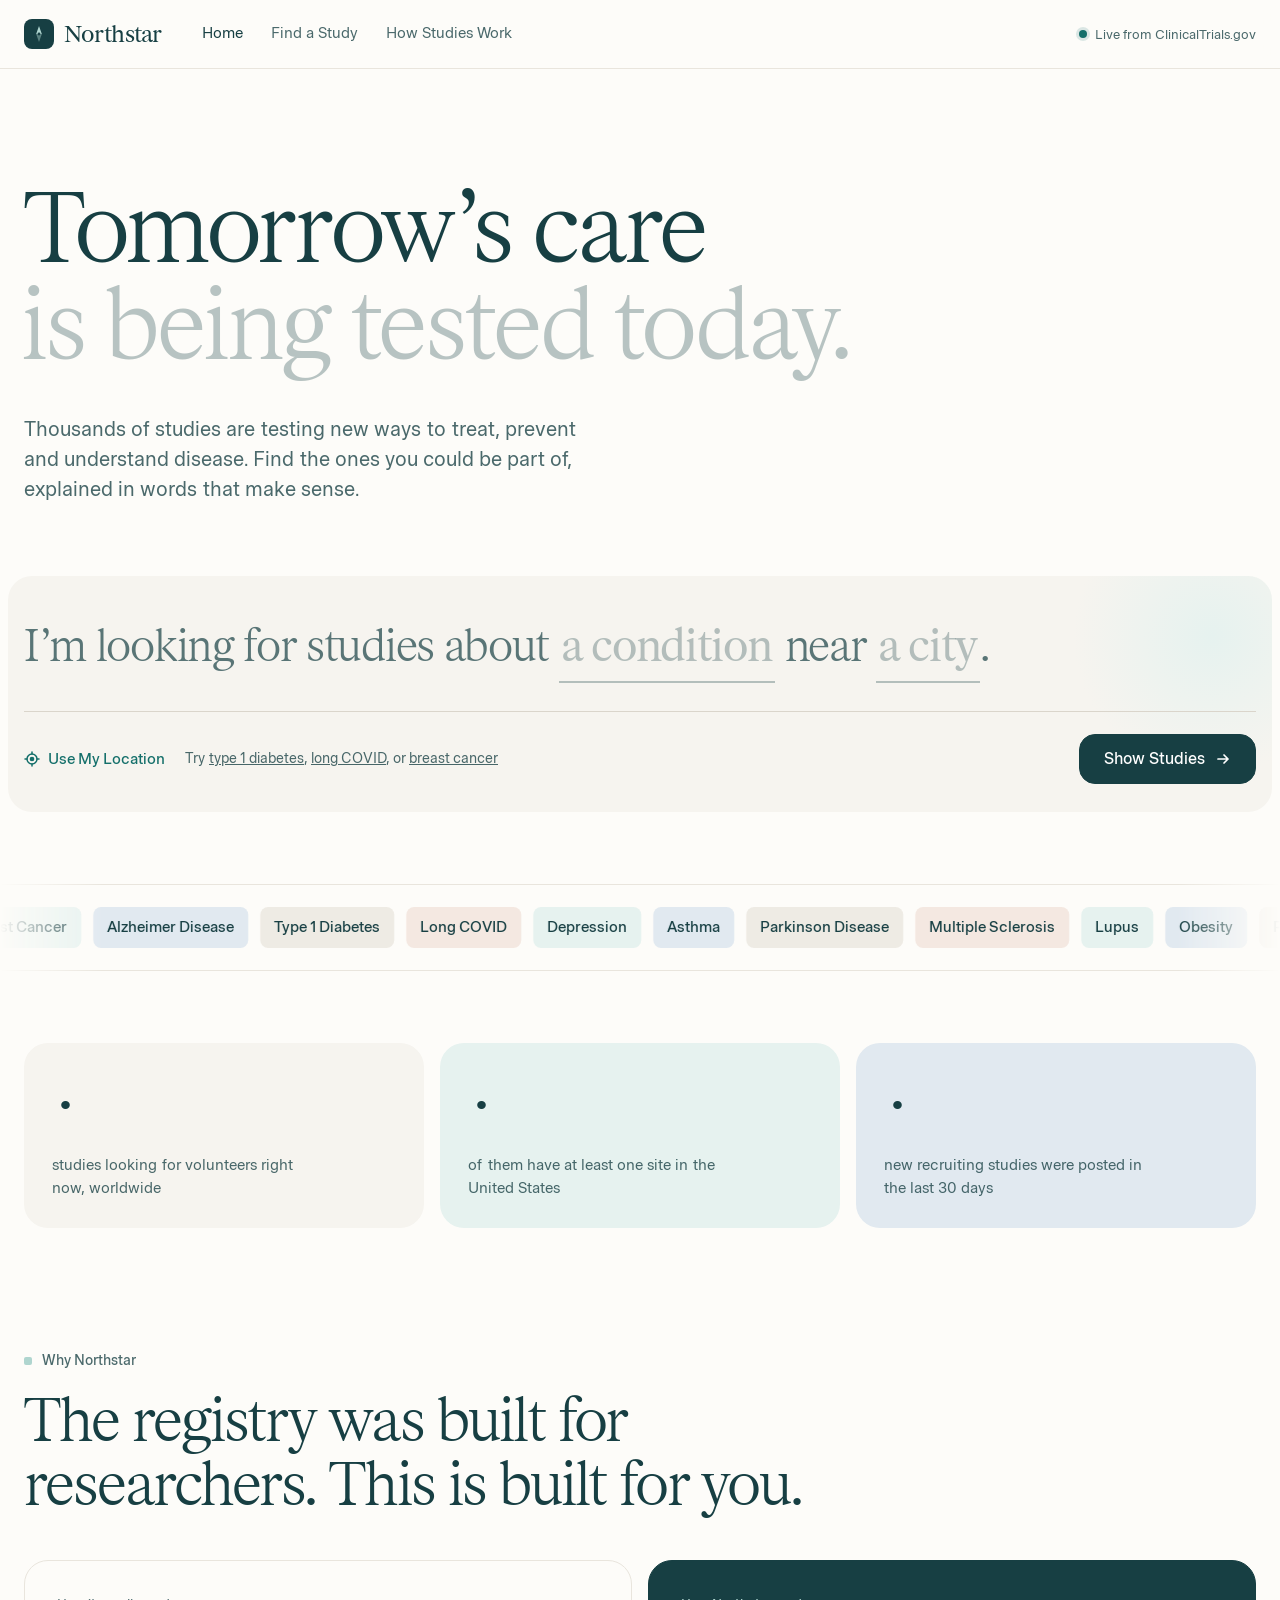
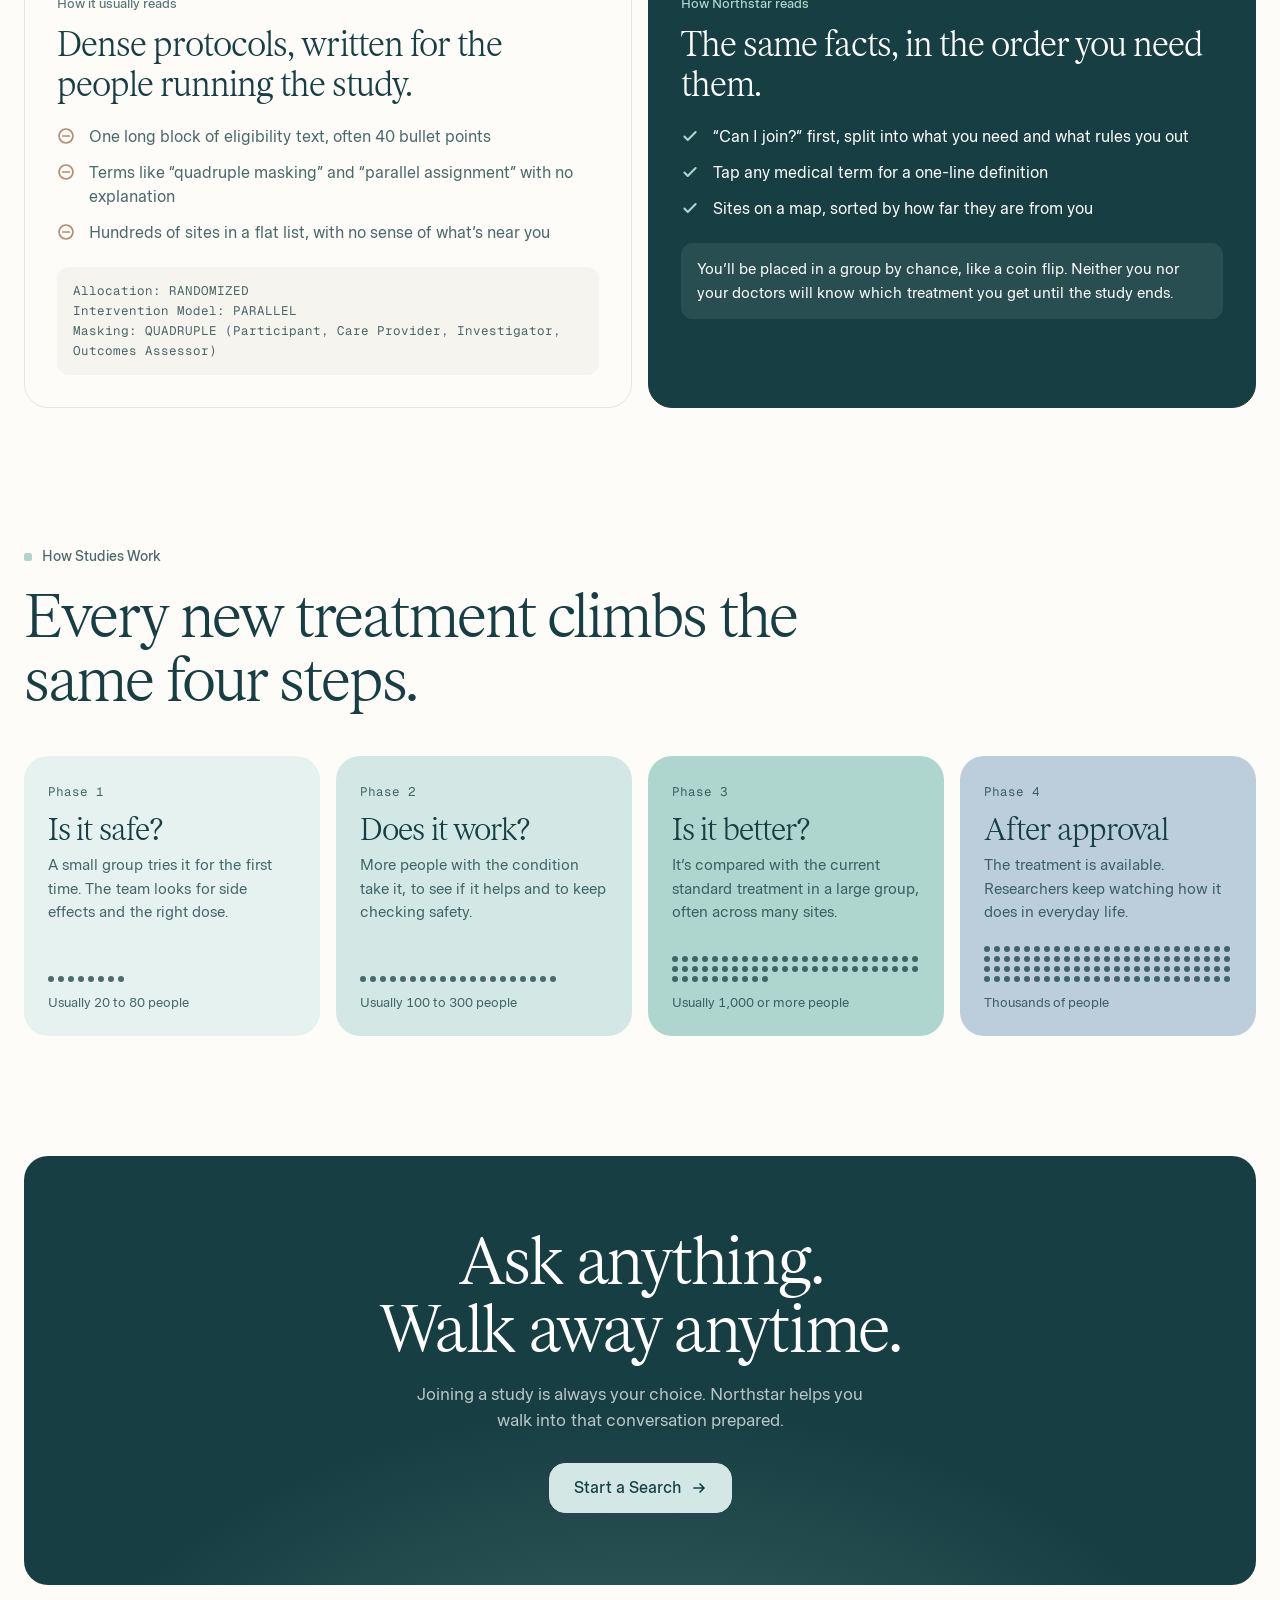
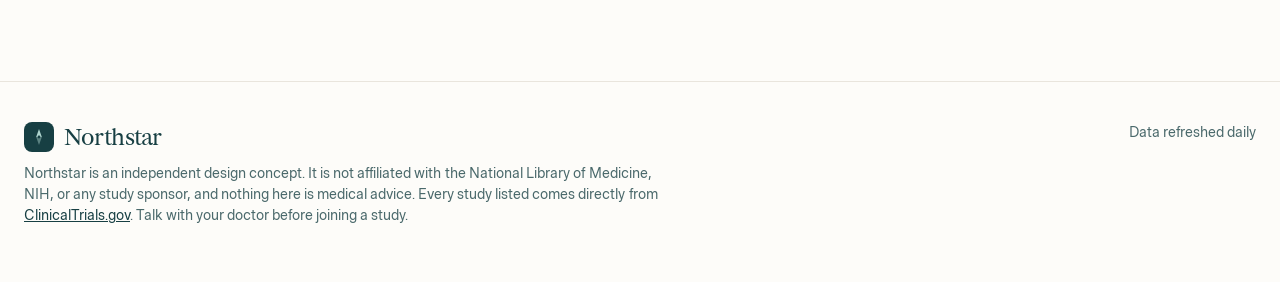
==== index.html @ 34c41aa6 "Add files via upload" ====
<!DOCTYPE html>
<html lang="en">
<head>
<meta charset="UTF-8">
<meta name="viewport" content="width=device-width, initial-scale=1">
<title>Northstar · Find a Clinical Study You Could Be Part Of</title>
<meta name="description" content="Search every recruiting clinical study on ClinicalTrials.gov, explained in plain words.">
<link rel="icon" href="data:image/svg+xml,%3Csvg%20xmlns%3D%22http%3A//www.w3.org/2000/svg%22%20viewBox%3D%220%200%2032%2032%22%3E%3Crect%20width%3D%2232%22%20height%3D%2232%22%20rx%3D%228%22%20fill%3D%22%23173F43%22/%3E%3Cg%20transform%3D%22translate%284%204%29%22%20color%3D%22%23AFD5CF%22%3E%3Cpath%20d%3D%22M12%202.5%2015.4%2012H8.6zM13.7%2012a1.7%201.7%200%200%200-3.4%200z%22%20fill%3D%22currentColor%22%20fill-rule%3D%22evenodd%22/%3E%3Cpath%20d%3D%22M8.6%2012h6.8L12%2021.5zM10.3%2012a1.7%201.7%200%200%200%203.4%200z%22%20fill%3D%22currentColor%22%20fill-rule%3D%22evenodd%22%20opacity%3D%22.45%22/%3E%3C/g%3E%3C/svg%3E">
<link rel="preconnect" href="https://fonts.googleapis.com">
<link rel="preconnect" href="https://fonts.gstatic.com" crossorigin>
<link href="https://fonts.googleapis.com/css2?family=Geist+Mono:wght@400;500&display=swap" rel="stylesheet">
<link rel="stylesheet" href="assets/styles.css">
</head>
<body>

<main>
  <!-- ============ Hero ============ -->
  <section class="hero">
    <div class="wrap">
      <h1 class="display rise" style="--at:.12s">Tomorrow’s care<br><span class="soft">is being tested today.</span></h1>
      <p class="hero-lede rise" style="--at:.2s">Thousands of studies are testing new ways to treat, prevent and understand disease. Find the ones you could be part of, explained in words that make sense.</p>

      <form class="sentence rise" style="--at:.3s" id="search" autocomplete="off">
        <p class="sentence-line">
          I’m looking for studies about
          <span class="slot slot-cond combo"><label class="sr-only" for="cond">Condition</label><input id="cond" name="cond" placeholder="a condition"></span>
          near
          <span class="nobr"><span class="slot slot-loc combo"><label class="sr-only" for="loc">Location</label><input id="loc" name="loc" placeholder="a city"></span>.</span>
        </p>
        <div class="sentence-foot">
          <div class="hint">
            <button type="button" class="locate" id="locate"></button>
            <span>Try <a href="#" data-try="Type 1 Diabetes">type 1 diabetes</a>, <a href="#" data-try="Long COVID">long COVID</a>, or <a href="#" data-try="Breast Cancer">breast cancer</a></span>
          </div>
          <button class="btn" type="submit">Show Studies <span data-icon="arrow"></span></button>
        </div>
      </form>
    </div>
  </section>

  <!-- ============ Live topics marquee ============ -->
  <div class="marquee" aria-label="Popular searches">
    <div class="marquee-track" id="topics"></div>
  </div>

  <!-- ============ Live stats ============ -->
  <section class="stats">
    <div class="wrap stats-grid">
      <div class="stat"><div class="n" id="statAll">·</div><div class="l">studies looking for volunteers right now, worldwide</div></div>
      <div class="stat"><div class="n" id="statUS">·</div><div class="l">of them have at least one site in the United States</div></div>
      <div class="stat"><div class="n" id="statNew">·</div><div class="l">new recruiting studies were posted in the last 30 days</div></div>
    </div>
  </section>

  <!-- ============ Before / after ============ -->
  <section class="pairs">
    <div class="wrap">
      <div class="section-kicker">Why Northstar</div>
      <h2 class="section-title display">The registry was built for researchers. This is built for you.</h2>
      <div class="pair-grid">
        <div class="pair before">
          <div class="lbl">How it usually reads</div>
          <h3>Dense protocols, written for the people running the study.</h3>
          <ul>
            <li><span data-icon="minus"></span><span>One long block of eligibility text, often 40 bullet points</span></li>
            <li><span data-icon="minus"></span><span>Terms like “quadruple masking” and “parallel assignment” with no explanation</span></li>
            <li><span data-icon="minus"></span><span>Hundreds of sites in a flat list, with no sense of what’s near you</span></li>
          </ul>
          <div class="mono-ex">Allocation: RANDOMIZED<br>Intervention Model: PARALLEL<br>Masking: QUADRUPLE (Participant, Care Provider, Investigator, Outcomes Assessor)</div>
        </div>
        <div class="pair after">
          <div class="lbl">How Northstar reads</div>
          <h3>The same facts, in the order you need them.</h3>
          <ul>
            <li><span data-icon="check"></span><span>“Can I join?” first, split into what you need and what rules you out</span></li>
            <li><span data-icon="check"></span><span>Tap any medical term for a one-line definition</span></li>
            <li><span data-icon="check"></span><span>Sites on a map, sorted by how far they are from you</span></li>
          </ul>
          <div class="mono-ex">You’ll be placed in a group by chance, like a coin flip. Neither you nor your doctors will know which treatment you get until the study ends.</div>
        </div>
      </div>
    </div>
  </section>

  <!-- ============ Phases ============ -->
  <section class="phases" id="phases">
    <div class="wrap">
      <div class="section-kicker">How Studies Work</div>
      <h2 class="section-title display">Every new treatment climbs the same four steps.</h2>
      <div class="phase-track">
        <div class="phase"><div class="phase-num">Phase 1</div><h3>Is it safe?</h3><p>A small group tries it for the first time. The team looks for side effects and the right dose.</p><div class="phase-people" data-n="8"></div><div class="phase-size">Usually 20 to 80 people</div></div>
        <div class="phase"><div class="phase-num">Phase 2</div><h3>Does it work?</h3><p>More people with the condition take it, to see if it helps and to keep checking safety.</p><div class="phase-people" data-n="20"></div><div class="phase-size">Usually 100 to 300 people</div></div>
        <div class="phase"><div class="phase-num">Phase 3</div><h3>Is it better?</h3><p>It’s compared with the current standard treatment in a large group, often across many sites.</p><div class="phase-people" data-n="60"></div><div class="phase-size">Usually 1,000 or more people</div></div>
        <div class="phase"><div class="phase-num">Phase 4</div><h3>After approval</h3><p>The treatment is available. Researchers keep watching how it does in everyday life.</p><div class="phase-people" data-n="100"></div><div class="phase-size">Thousands of people</div></div>
      </div>
    </div>
  </section>

  <!-- ============ Closing ============ -->
  <section class="closing">
    <div class="wrap">
      <div class="closing-card">
        <h2 class="display">Ask anything.<br>Walk away anytime.</h2>
        <p>Joining a study is always your choice. Northstar helps you walk into that conversation prepared.</p>
        <a class="btn btn-mint" href="#search" id="closingCta">Start a Search <span data-icon="arrow"></span></a>
      </div>
    </div>
  </section>
</main>

<script src="assets/app.js"></script>
<script>
  $$('[data-icon]').forEach(el => { el.outerHTML = I[el.dataset.icon]; });

  mountChrome('home');

  const saved = loadSearch();
  const state = {
    cond: '', // always start blank; only location carries over
    loc: saved.loc ?? '',
    lat: saved.lat === '' || saved.lat == null ? null : +saved.lat,
    lon: saved.lon === '' || saved.lon == null ? null : +saved.lon,
  };

  const condEl = $('#cond'), locEl = $('#loc');
  condEl.value = state.cond;
  locEl.value = state.loc;
  const fitCond = autosize(condEl, 11);
  const fitLoc = autosize(locEl, 7);

  autocomplete(condEl, {
    fetch: suggestConditions,
    pick: v => { condEl.value = v; fitCond(); },
  });
  autocomplete(locEl, {
    fetch: geocode,
    render: r => esc(r.label),
    minChars: 2,
    pick: r => { locEl.value = r.label; state.loc = r.label; state.lat = r.lat; state.lon = r.lon; fitLoc(); },
  });
  locEl.addEventListener('input', () => { state.lat = state.lon = null; });


  const locBtn = $('#locate');
  locBtn.innerHTML = `${I.locate}<span>Use My Location</span>`;
  locBtn.addEventListener('click', async () => {
    locBtn.lastChild.textContent = 'Finding You…';
    try {
      const r = await locateMe();
      Object.assign(state, { loc: r.label, lat: r.lat, lon: r.lon });
      locEl.value = r.label; fitLoc();
      locBtn.lastChild.textContent = 'Using Your Location';
    } catch (err) {
      toast(err.message);
      locBtn.lastChild.textContent = 'Use My Location';
    }
  });

  $$('[data-try]').forEach(a => a.addEventListener('click', e => {
    e.preventDefault();
    condEl.value = a.dataset.try; fitCond(); condEl.focus();
  }));

  $('#search').addEventListener('submit', async e => {
    e.preventDefault();
    const cond = condEl.value.trim();
    if (!cond) { condEl.focus(); toast('Tell us a condition to start.'); return; }
    let { lat, lon } = state;
    const loc = locEl.value.trim();
    if (loc && (lat == null || lon == null)) {
      const [hit] = await geocode(loc);
      if (hit) { lat = hit.lat; lon = hit.lon; }
      else toast('We couldn’t find that place, so we’re showing studies across the US.');
    }
    // Start wide: every US study, nearest sites marked. Narrow by distance on the results page.
    const s = { cond, loc: lat != null ? loc : '', lat: lat ?? '', lon: lon ?? '', dist: 'us' };
    saveSearch(s);
    location.href = searchToUrl(s);
  });

  $('#closingCta').addEventListener('click', e => {
    e.preventDefault();
    scrollTo({ top: 0, behavior: 'smooth' });
    setTimeout(() => condEl.focus({ preventScroll: true }), 400);
  });

  // Phase dots
  $$('.phase-people').forEach(el => { el.innerHTML = '<i></i>'.repeat(+el.dataset.n); });

  // Live topic counts
  const TOPICS = ['Breast Cancer', 'Alzheimer Disease', 'Type 1 Diabetes', 'Long COVID', 'Depression', 'Asthma', 'Parkinson Disease',
    'Multiple Sclerosis', 'Lupus', 'Obesity', 'Prostate Cancer', 'Migraine', 'Crohn Disease', 'Sickle Cell Disease', 'ALS', 'Autism'];
  (async () => {
    const counts = await Promise.all(TOPICS.map(t =>
      api('/studies', { 'query.cond': condQuery(t), 'filter.overallStatus': 'RECRUITING', countTotal: 'true', pageSize: '1', fields: 'NCTId' })
        .then(d => d.totalCount).catch(() => null)));
    const html = TOPICS.map((t, i) => {
      const s = { ...state, cond: t };
      return `<a class="tag" href="${esc(searchToUrl(s))}">${esc(t)}${counts[i] != null ? ` <b>${fmtNum(counts[i])}</b>` : ''}</a>`;
    }).join('');
    $('#topics').innerHTML = html + html.replace(/<a /g, '<a aria-hidden="true" tabindex="-1" ');
    drift($('#topics'));
  })();

  // Drift the topic strip with rAF, not a CSS animation. Pausing a CSS animation on hover snaps it
  // to a slightly different spot in WebKit, which reads as a jerk; this eases to a stop and back.
  function drift(track) {
    if (matchMedia('(prefers-reduced-motion: reduce)').matches) return;
    const strip = track.parentElement;
    const cruise = () => track.scrollWidth / 2 / 60; // one loop a minute, same pace as before
    let x = 0, v = cruise(), target = v, last = performance.now();
    const slow = () => { target = 0; }, go = () => { target = cruise(); };
    strip.addEventListener('mouseenter', slow);
    strip.addEventListener('mouseleave', go);
    strip.addEventListener('focusin', slow);
    strip.addEventListener('focusout', go);
    requestAnimationFrame(function step(now) {
      const dt = Math.min(0.05, (now - last) / 1000);
      last = now;
      v += (target - v) * Math.min(1, dt * 5); // ease toward the target speed over about half a second
      x -= v * dt;
      const half = track.scrollWidth / 2;
      if (half && -x >= half) x += half;
      track.style.transform = `translate3d(${x}px, 0, 0)`;
      requestAnimationFrame(step);
    });
  }

  // Live stats, counted up
  function countUp(el, n) {
    const start = performance.now(), dur = 1100;
    const step = t => {
      const p = Math.min(1, (t - start) / dur), e = 1 - Math.pow(1 - p, 3);
      el.textContent = fmtNum(Math.round(n * e));
      if (p < 1) requestAnimationFrame(step);
    };
    requestAnimationFrame(step);
    setTimeout(() => { el.textContent = fmtNum(n); }, dur + 150); // lands even if rAF is throttled (background tab)
  }
  const monthAgo = new Date(Date.now() - 30 * 864e5).toISOString().slice(0, 10);
  const base = { 'filter.overallStatus': 'RECRUITING', countTotal: 'true', pageSize: '1', fields: 'NCTId' };
  api('/studies', base).then(d => countUp($('#statAll'), d.totalCount)).catch(() => { $('#statAll').textContent = '·'; });
  api('/studies', { ...base, 'query.locn': 'United States' }).then(d => countUp($('#statUS'), d.totalCount)).catch(() => {});
  api('/studies', { ...base, 'filter.advanced': `AREA[StudyFirstPostDate]RANGE[${monthAgo},MAX]` }).then(d => countUp($('#statNew'), d.totalCount)).catch(() => {});
</script>
</body>
</html>
---- assets/styles.css ----
/* ==========================================================================
   Northstar
   A patient-first way to find clinical studies.
   Calm spruce ink on soft paper, sea-glass and mist tints, a terracotta accent, light display type.
   Timeless edition: Timeless Serif headlines, Timeless Sans Grotesk text (timeless.co,
   Timeless Free Font License, see fonts/LICENSE.pdf).
   ========================================================================== */

@font-face { font-family: "Timeless Serif"; src: url("fonts/TimelessSerif-Light.woff2") format("woff2"); font-weight: 300; font-style: normal; font-display: swap; }
@font-face { font-family: "Timeless Serif"; src: url("fonts/TimelessSerif-Regular.woff2") format("woff2"); font-weight: 400; font-style: normal; font-display: swap; }
@font-face { font-family: "Timeless Sans Grotesk"; src: url("fonts/TimelessSans-GroteskRegular.woff2") format("woff2"); font-weight: 400; font-style: normal; font-display: swap; }
@font-face { font-family: "Timeless Sans Grotesk"; src: url("fonts/TimelessSans-GroteskMedium.woff2") format("woff2"); font-weight: 500; font-style: normal; font-display: swap; }
@font-face { font-family: "Timeless Sans Grotesk"; src: url("fonts/TimelessSans-GroteskSemibold.woff2") format("woff2"); font-weight: 600; font-style: normal; font-display: swap; }
@font-face { font-family: "Timeless Sans Grotesk"; src: url("fonts/TimelessSans-GroteskBold.woff2") format("woff2"); font-weight: 700; font-style: normal; font-display: swap; }

:root {
  --light:     #FDFCF9;
  --cream:     #F6F4EF;
  --cream-2:   #EEEBE4;
  --border:    #E9E5DD;
  --border-2:  #DAD5CB;

  --forest:    #173F43; /* spruce ink */
  --forest-2:  #20535A;
  --forest-70: rgba(23, 63, 67, .78);
  --forest-50: rgba(23, 63, 67, .70); /* still 4.6:1 on paper */
  --forest-30: rgba(23, 63, 67, .30);
  --forest-hover: #102F33;

  --mint:    #D3E8E5; /* sea glass */
  --sage:    #AFD5CF;
  --keylime: #E6F2EF; /* mist */
  --slate:   #BCCDDC;
  --slate-2: #E1E9F0;
  --blush:   #F4E8E1; /* pale clay */
  --mauve:   #B78A72;
  --mulberry:#7A3E26; /* terracotta accent */
  --link:    #146F6A;

  --go:      #1D6A4E;
  --go-bg:   #E2F1EA;
  --soon:    #2E5873;
  --soon-bg: #E1E9F0;
  --idle:    #5C605C;
  --idle-bg: #EEECE7;
  --stop:    #8A3A22;
  --stop-bg: #F6E7E0;

  --display: "Timeless Serif", ui-serif, Georgia, serif;
  --sans:    "Timeless Sans Grotesk", ui-sans-serif, system-ui, -apple-system, sans-serif;
  --mono:    "Geist Mono", ui-monospace, "SF Mono", Menlo, monospace;

  --r-xs: .5rem;
  --r-sm: .75rem;
  --r:    1rem;
  --r-lg: 1.5rem;

  --shadow-card: 0 1px 2px rgba(23, 63, 67, .04), 0 12px 32px -20px rgba(23, 63, 67, .28);
  --shadow-pop:  0 2px 6px rgba(23, 63, 67, .06), 0 24px 48px -18px rgba(23, 63, 67, .30);

  --ease: cubic-bezier(.215, .61, .355, 1);
}

*, *::before, *::after { box-sizing: border-box; }
html { -webkit-text-size-adjust: 100%; }

body {
  margin: 0;
  background: var(--light);
  color: var(--forest);
  font-family: var(--sans);
  font-size: 16px;
  line-height: 1.55;
  -webkit-font-smoothing: antialiased;
  text-rendering: optimizeLegibility;
}

a { color: inherit; }
button { font: inherit; color: inherit; }
img, svg { display: block; }
::selection { background: var(--sage); color: var(--forest); }
:focus-visible { outline: 2px solid var(--forest); outline-offset: 2px; border-radius: 6px; }

.wrap { width: min(1240px, 100% - 48px); margin-inline: auto; }
.display {
  font-family: var(--display);
  font-weight: 300;
  letter-spacing: -.035em;
}
.mono  { font-family: var(--mono); }
.muted { color: var(--forest-70); }
.sr-only {
  position: absolute; width: 1px; height: 1px; padding: 0; margin: -1px;
  overflow: hidden; clip: rect(0 0 0 0); white-space: nowrap; border: 0;
}

/* ---------- Header ---------- */
.site-header {
  position: sticky; top: 0; z-index: 50;
  background: rgba(253, 252, 249, .88);
  backdrop-filter: saturate(1.3) blur(14px);
  -webkit-backdrop-filter: saturate(1.3) blur(14px);
  border-bottom: 1px solid var(--border);
}
.site-header .wrap { display: flex; align-items: center; gap: 40px; height: 68px; }
.brand { display: inline-flex; align-items: center; gap: 10px; text-decoration: none; }
.brand-mark {
  width: 30px; height: 30px; border-radius: 8px;
  background: var(--forest); color: var(--sage);
  display: grid; place-items: center;
}
.brand-mark svg { width: 20px; height: 20px; }
.brand-word { font-family: var(--display); font-weight: 400; font-size: 23px; letter-spacing: -.03em; line-height: 1; }
.site-nav { display: flex; gap: 28px; font-size: 15px; }
.site-nav a { text-decoration: none; color: var(--forest-70); transition: color .2s; }
.site-nav a:hover, .site-nav a[aria-current="page"] { color: var(--forest); }
.header-note { margin-left: auto; font-size: 13px; color: var(--forest-70); display: flex; align-items: center; gap: 8px; }
.live-dot { width: 8px; height: 8px; border-radius: 50%; background: var(--link); box-shadow: 0 0 0 3px rgba(20, 111, 106, .15); }
@media (max-width: 760px) { .site-nav, .header-note { display: none; } }

/* ---------- Buttons ---------- */
.btn {
  display: inline-flex; align-items: center; justify-content: center; gap: 10px;
  padding: 1rem 1.5rem;
  border-radius: var(--r);
  border: 1px solid var(--forest);
  background: var(--forest); color: #fff;
  font-size: 16px; font-weight: 500; line-height: 1;
  text-decoration: none; white-space: nowrap; cursor: pointer;
  transition: background-color .3s var(--ease), border-color .3s var(--ease), color .3s var(--ease);
}
.btn:hover { background: var(--forest-hover); border-color: var(--forest-hover); }
.btn svg { width: 16px; height: 16px; transition: transform .3s var(--ease); }
.btn:hover svg.arrow { transform: translateX(4px); }
.btn-secondary { background: transparent; color: var(--forest); border-color: var(--border-2); }
.btn-secondary:hover { background: var(--cream); border-color: var(--forest-30); }
.btn-mint { background: var(--mint); border-color: var(--mint); color: var(--forest); }
.btn-mint:hover { background: var(--sage); border-color: var(--sage); }
.btn-sm { padding: 12px 1rem; font-size: 14px; border-radius: var(--r-sm); }
.btn-link {
  background: none; border: 0; padding: 0; cursor: pointer;
  font-weight: 500; font-size: 15px; color: var(--link);
  display: inline-flex; align-items: center; gap: 6px; text-decoration: none;
}
.btn-link:hover { text-decoration: underline; text-underline-offset: 4px; }
.btn-link svg { width: 14px; height: 14px; }

/* ---------- Tags (Ease-style soft fills) ---------- */
.tag {
  display: inline-flex; align-items: center; gap: 6px;
  padding: 6px 10px;
  border-radius: var(--r-xs);
  font-size: 13px; font-weight: 500; line-height: 1.1;
  white-space: nowrap;
  background: var(--cream-2); color: var(--forest);
}
.tag .dot { width: 6px; height: 6px; border-radius: 50%; background: currentColor; }
.tag-go    { background: var(--go-bg);   color: var(--go); }
.tag-soon  { background: var(--soon-bg); color: var(--soon); }
.tag-idle  { background: var(--idle-bg); color: var(--idle); }
.tag-stop  { background: var(--stop-bg); color: var(--stop); }
.tag-slate { background: var(--slate-2); }
.tag-mint  { background: var(--mint); }
.tag-line  { background: transparent; box-shadow: inset 0 0 0 1px var(--border-2); }
.tag-go .dot { animation: pulse 2.4s ease-in-out infinite; }
@keyframes pulse { 0%, 100% { box-shadow: 0 0 0 0 rgba(29, 106, 78, .35); } 50% { box-shadow: 0 0 0 4px rgba(29, 106, 78, 0); } }

/* ---------- Glossary terms ---------- */
.term {
  all: unset; cursor: help;
  background-image: linear-gradient(var(--sage), var(--sage));
  background-size: 100% 2px; background-position: 0 100%; background-repeat: no-repeat;
  transition: background-size .2s var(--ease);
}
.term:hover, .term:focus-visible { background-size: 100% 100%; border-radius: 2px; }
.tip {
  position: fixed; z-index: 1000; max-width: 300px;
  padding: 14px 16px; border-radius: var(--r-sm);
  background: var(--forest); color: #fff;
  font-size: 14px; line-height: 1.5;
  box-shadow: var(--shadow-pop);
  pointer-events: none; opacity: 0; transform: translateY(4px);
  transition: opacity .15s, transform .15s var(--ease);
}
.tip.show { opacity: 1; transform: none; }
.tip b { display: block; font-family: var(--display); font-weight: 400; font-size: 19px; letter-spacing: -.02em; color: var(--sage); margin-bottom: 2px; }

/* ---------- Combobox (autocomplete + custom dropdown, always opens below) ---------- */
.combo { position: relative; display: inline-block; }
.combo-menu {
  position: absolute; top: calc(100% + 8px); left: 0;
  min-width: 100%; max-height: 320px; overflow-y: auto;
  margin: 0; padding: 6px; list-style: none;
  background: var(--light);
  border: 1px solid var(--border-2);
  border-radius: var(--r);
  box-shadow: var(--shadow-pop);
  z-index: 60;
  font-family: var(--sans); font-size: 15px; font-weight: 400; letter-spacing: 0; line-height: 1.3;
  color: var(--forest);
  display: none;
}
.combo.open .combo-menu { display: block; animation: drop .16s var(--ease); }
@keyframes drop { from { opacity: 0; transform: translateY(-4px); } }
.combo-menu li {
  padding: 10px 12px; border-radius: var(--r-xs); cursor: pointer; white-space: nowrap;
  display: flex; align-items: center; justify-content: space-between; gap: 16px;
}
.combo-menu li small { color: var(--forest-50); font-size: 12.5px; }
.combo-menu li[aria-selected="true"], .combo-menu li:hover { background: var(--cream); }
.combo-menu li.check::after {
  content: ""; width: 12px; height: 12px; background: currentColor;
  -webkit-mask: url("data:image/svg+xml,%3Csvg xmlns='http://www.w3.org/2000/svg' viewBox='0 0 12 12'%3E%3Cpath d='M2 6.5l2.5 2.5L10 3.5' fill='none' stroke='black' stroke-width='1.8' stroke-linecap='round' stroke-linejoin='round'/%3E%3C/svg%3E") center / contain no-repeat;
          mask: url("data:image/svg+xml,%3Csvg xmlns='http://www.w3.org/2000/svg' viewBox='0 0 12 12'%3E%3Cpath d='M2 6.5l2.5 2.5L10 3.5' fill='none' stroke='black' stroke-width='1.8' stroke-linecap='round' stroke-linejoin='round'/%3E%3C/svg%3E") center / contain no-repeat;
}
.combo-menu .combo-note { cursor: default; color: var(--forest-50); font-size: 13px; }
.combo-menu .combo-note:hover { background: none; }

/* ==========================================================================
   Landing
   ========================================================================== */
.hero { padding: 88px 0 72px; }
.eyebrow {
  display: inline-flex; align-items: center; gap: 10px;
  font-size: 14px; font-weight: 500; color: var(--forest-70);
}
.eyebrow::before { content: ""; width: 8px; height: 8px; border-radius: 2px; background: var(--sage); }
.hero h1 {
  margin: 22px 0 0; max-width: 1000px;
  font-size: clamp(52px, 7.6vw, 108px);
  line-height: 1.0;
}
.hero h1 .soft { color: var(--forest-30); margin-left: -.028em; } /* optical: the serif "i" starts .028em in from the T's crossbar; retune if the headline changes */
.hero-lede { max-width: 560px; margin: 40px 0 0; font-size: 20px; line-height: 1.5; color: var(--forest-70); }

/* The sentence search */
.sentence {
  /* The box hangs into the margin by its own padding, so the words inside start on the same
     left edge as the headline. It shrinks on narrow screens to stay 8px clear of the window. */
  --hang: clamp(16px, (100vw - 1240px) / 2 - 8px, 40px);
  margin: 72px calc(-1 * var(--hang)) 0; padding: 36px var(--hang) 28px;
  background: var(--cream);
  border-radius: var(--r-lg);
  position: relative; overflow: hidden;
}
.sentence::after {
  content: ""; position: absolute; right: -80px; top: -80px; width: 280px; height: 280px; border-radius: 50%;
  background: radial-gradient(circle, var(--keylime), transparent 70%);
  pointer-events: none;
}
.sentence-line {
  position: relative; z-index: 2; margin: 0; /* above .sentence-foot so open menus cover the hint row */
  font-family: var(--display); font-weight: 300;
  font-size: clamp(28px, 3.4vw, 44px); line-height: 1.55; letter-spacing: -.03em;
  color: var(--forest-50);
}
/* Keeps the period attached to the city when the sentence wraps. */
.nobr { white-space: nowrap; }
.slot { display: inline-block; vertical-align: baseline; position: relative; max-width: 100%; }
.sentence-line .slot input { max-width: 100%; }
.slot input, .slot .slot-btn {
  font: inherit; letter-spacing: inherit; color: var(--forest);
  background: transparent; border: 0;
  border-bottom: 2px solid var(--forest-30);
  padding: 0 2px 2px; outline: none; font-weight: 400;
  transition: border-color .2s;
}
.slot input::placeholder { color: var(--forest-30); }
.slot input:focus, .slot .slot-btn:focus-visible, .combo.open .slot-btn { border-bottom-color: var(--forest); outline: none; border-radius: 0; }
.slot .slot-btn { cursor: pointer; display: inline-flex; align-items: baseline; gap: 10px; }
.slot .slot-btn svg { width: .36em; height: .36em; align-self: center; color: var(--forest-50); }
.slot-cond input { width: 11ch; }
.slot-loc input { width: 9ch; }
.sentence-foot {
  position: relative; z-index: 1;
  display: flex; align-items: center; justify-content: space-between; flex-wrap: wrap; gap: 16px;
  margin-top: 28px; padding-top: 22px; border-top: 1px solid var(--border-2);
}
.sentence-foot .hint { font-size: 14px; color: var(--forest-70); display: flex; align-items: center; gap: 20px; flex-wrap: wrap; }
.locate {
  all: unset; cursor: pointer;
  display: inline-flex; align-items: center; gap: 8px;
  font-size: 14.5px; font-weight: 500; color: var(--link);
}
.locate:hover { text-decoration: underline; text-underline-offset: 4px; }
.locate svg { width: 16px; height: 16px; }

/* Marquee of live topics */
.marquee {
  overflow: hidden; padding: 22px 0;
  border-block: 1px solid var(--border);
  -webkit-mask: linear-gradient(90deg, transparent, #000 8%, #000 92%, transparent);
          mask: linear-gradient(90deg, transparent, #000 8%, #000 92%, transparent);
}
.marquee-track { display: flex; gap: 12px; width: max-content; will-change: transform; } /* moved by drift() in index.html */
.marquee .tag { font-size: 15px; padding: 12px 14px; text-decoration: none; transition: background .2s; }
.marquee .tag b { font-weight: 600; font-variant-numeric: tabular-nums; }
.marquee .tag:nth-child(4n+1) { background: var(--keylime); }
.marquee .tag:nth-child(4n+2) { background: var(--slate-2); }
.marquee .tag:nth-child(4n+3) { background: var(--cream-2); }
.marquee .tag:nth-child(4n+4) { background: var(--blush); }
.marquee .tag:hover { background: var(--sage); }

/* Stats */
.stats { padding: 72px 0 24px; }
.stats-grid { display: grid; grid-template-columns: repeat(3, 1fr); gap: 16px; }
@media (max-width: 820px) { .stats-grid { grid-template-columns: 1fr; } }
.stat { padding: 28px; border-radius: var(--r-lg); background: var(--cream); }
.stat .n { font-family: var(--display); font-weight: 300; font-size: clamp(48px, 5.4vw, 76px); line-height: 1; letter-spacing: -.045em; font-variant-numeric: tabular-nums; }
.stat .l { margin-top: 14px; font-size: 15px; color: var(--forest-70); max-width: 260px; }
.stat:nth-child(2) { background: var(--keylime); }
.stat:nth-child(3) { background: var(--slate-2); }

/* Problem / solution */
.pairs { padding: 96px 0 40px; }
.section-kicker { display: inline-flex; align-items: center; gap: 10px; font-size: 14px; font-weight: 500; color: var(--forest-70); }
.section-kicker::before { content: ""; width: 8px; height: 8px; border-radius: 2px; background: var(--sage); }
.section-title { margin: 16px 0 0; font-size: clamp(38px, 4.6vw, 64px); line-height: 1.08; max-width: 900px; }
.pair-grid { display: grid; grid-template-columns: 1fr 1fr; gap: 16px; margin-top: 44px; }
@media (max-width: 820px) { .pair-grid { grid-template-columns: 1fr; } }
.pair { padding: 32px; border-radius: var(--r-lg); border: 1px solid var(--border); }
.pair.after { background: var(--forest); color: #fff; border-color: var(--forest); }
.pair .lbl { font-size: 13px; font-weight: 500; color: var(--forest-50); }
.pair.after .lbl { color: var(--sage); }
.pair h3 { margin: 12px 0 20px; font-family: var(--display); font-weight: 300; font-size: clamp(26px, 2.6vw, 34px); line-height: 1.2; letter-spacing: -.03em; }
.pair ul { list-style: none; margin: 0; padding: 0; display: grid; gap: 12px; font-size: 15.5px; }
.pair li { display: grid; grid-template-columns: 22px 1fr; gap: 10px; }
.pair li svg { width: 18px; height: 18px; margin-top: 2px; }
.pair.before li { color: var(--forest-70); }
.pair.before li svg { color: var(--mauve); }
.pair.after li svg { color: var(--sage); }
.pair .mono-ex {
  margin-top: 22px; padding: 14px 16px; border-radius: var(--r-sm);
  font-family: var(--mono); font-size: 12.5px; line-height: 1.6;
  background: var(--cream); color: var(--forest-70);
}
.pair.after .mono-ex { background: rgba(255, 255, 255, .08); color: #fff; font-family: var(--sans); font-size: 15px; }

/* Phases */
.phases { padding: 96px 0; }
.phase-track { display: grid; grid-template-columns: repeat(4, 1fr); gap: 16px; margin-top: 44px; }
@media (max-width: 900px) { .phase-track { grid-template-columns: 1fr 1fr; } }
.phase { padding: 26px 24px 24px; border-radius: var(--r-lg); background: var(--cream); display: flex; flex-direction: column; min-height: 280px; }
.phase:nth-child(1) { background: var(--keylime); }
.phase:nth-child(2) { background: var(--mint); }
.phase:nth-child(3) { background: var(--sage); }
.phase:nth-child(4) { background: var(--slate); }
.phase-num { font-family: var(--mono); font-size: 12.5px; color: var(--forest-70); }
.phase h3 { margin: 12px 0 8px; font-family: var(--display); font-weight: 300; font-size: 30px; line-height: 1.1; letter-spacing: -.03em; }
.phase p { margin: 0; font-size: 15px; color: var(--forest-70); }
.phase-people { display: flex; gap: 4px; margin-top: auto; padding-top: 22px; flex-wrap: wrap; }
.phase-people i { width: 6px; height: 6px; border-radius: 50%; background: var(--forest); opacity: .75; }
.phase-size { margin-top: 10px; font-size: 13px; color: var(--forest-70); font-variant-numeric: tabular-nums; }

/* Closing CTA */
.closing { padding: 24px 0 96px; }
.closing-card {
  padding: 72px 48px; border-radius: var(--r-lg);
  background: var(--forest); color: #fff; text-align: center;
  position: relative; overflow: hidden;
}
.closing-card::before {
  content: ""; position: absolute; inset: auto -10% -60% -10%; height: 120%;
  background: radial-gradient(ellipse at 50% 100%, rgba(175, 213, 207, .28), transparent 60%);
}
.closing-card h2 { position: relative; margin: 0 auto; max-width: 760px; font-size: clamp(38px, 5vw, 68px); line-height: 1.05; }
.closing-card p { position: relative; margin: 18px auto 30px; max-width: 480px; color: rgba(255, 255, 255, .7); font-size: 17px; }
.closing-card .btn { position: relative; }
@media (max-width: 560px) { .closing-card { padding: 56px 24px; } .closing-card h2 { font-size: 32px; } }

/* ---------- Footer ---------- */
.site-footer { border-top: 1px solid var(--border); padding: 40px 0 56px; font-size: 13.5px; color: var(--forest-70); background: var(--light); }
.site-footer .wrap { display: grid; grid-template-columns: 1fr auto; gap: 24px 48px; align-items: start; }
.site-footer p { margin: 10px 0 0; max-width: 640px; }
.site-footer a { color: var(--forest); }
.foot-meta { text-align: right; font-variant-numeric: tabular-nums; }
@media (max-width: 760px) { .site-footer .wrap { grid-template-columns: 1fr; } .foot-meta { text-align: left; } }

.rise { opacity: 0; transform: translateY(14px); animation: rise .8s var(--ease) forwards; animation-delay: var(--at, 0s); }
@keyframes rise { to { opacity: 1; transform: none; } }
@media (prefers-reduced-motion: reduce) {
  .rise { animation: none; opacity: 1; transform: none; }
  .marquee-track, .tag-go .dot { animation: none; }
}

/* ==========================================================================
   Results
   ========================================================================== */
.query-bar { border-bottom: 1px solid var(--border); background: var(--light); }
.query-bar .wrap { padding: 32px 0 20px; }
.query-sentence {
  position: relative; z-index: 2;
  margin: 0; font-family: var(--display); font-weight: 300;
  font-size: clamp(26px, 2.8vw, 38px); line-height: 1.45; letter-spacing: -.03em;
  color: var(--forest-50);
}
.query-sentence .slot input, .query-sentence .slot .slot-btn { border-bottom-width: 1.5px; }

.filters { display: flex; flex-wrap: wrap; align-items: center; gap: 8px; margin-top: 20px; }
.chip {
  display: inline-flex; align-items: center; gap: 8px;
  padding: 8px 12px;
  border-radius: var(--r-xs);
  border: 0; background: var(--cream-2);
  font-size: 14px; font-weight: 500; color: var(--forest); line-height: 1.1;
  cursor: pointer; transition: background .15s, color .15s;
  white-space: nowrap;
}
.chip:hover { background: var(--mint); }
.chip[aria-pressed="true"] { background: var(--forest); color: #fff; }
.chip svg { width: 12px; height: 12px; }
.chip-group-label { font-size: 13px; color: var(--forest-50); margin: 0 2px 0 10px; }
.chip-group-label:first-child { margin-left: 0; }
.age-field {
  display: inline-flex; align-items: center; gap: 6px;
  padding: 4px 6px 4px 12px; border-radius: var(--r-xs);
  background: var(--cream-2); font-size: 14px; font-weight: 500;
}
.age-field:focus-within { box-shadow: inset 0 0 0 1.5px var(--forest); }
.age-field input {
  width: 40px; border: 0; background: var(--light); border-radius: 6px;
  padding: 4px 6px; text-align: center; font: inherit; font-weight: 600; color: var(--forest); outline: none;
}
.age-field input::-webkit-inner-spin-button { -webkit-appearance: none; }
.divider-v { width: 1px; height: 20px; background: var(--border-2); margin: 0 6px; }

.results-layout { display: grid; grid-template-columns: minmax(0, 1fr) minmax(0, .82fr); gap: 28px; padding: 28px 0 80px; }
@media (max-width: 1000px) {
  .results-layout { grid-template-columns: 1fr; }
  .map-col { order: -1; }
  .map-sticky { position: relative !important; top: 0 !important; height: 320px !important; }
}
.count-line { display: flex; align-items: baseline; justify-content: space-between; gap: 16px; margin-bottom: 18px; }
.count-line h1 { margin: 0; font-family: var(--display); font-weight: 300; font-size: 32px; letter-spacing: -.035em; line-height: 1.2; }
.count-line h1 .num { font-variant-numeric: proportional-nums; } /* tabular figures leave a gap after the serif's narrow 1 */
.count-line .muted { font-size: 13.5px; }

.study-list { list-style: none; margin: 0; padding: 0; display: grid; gap: 12px; }
.study-card {
  position: relative; display: block;
  padding: 24px 26px 22px;
  background: var(--light);
  border: 1px solid var(--border);
  border-radius: var(--r-lg);
  text-decoration: none;
  transition: border-color .25s, box-shadow .3s var(--ease), transform .3s var(--ease), background .25s;
  animation: rise .5s var(--ease) both;
  animation-delay: calc(var(--i, 0) * 40ms);
}
.study-card:hover, .study-card.hot { border-color: var(--border-2); box-shadow: var(--shadow-card); transform: translateY(-2px); }
.study-card.hot { background: #FAFCFB; box-shadow: var(--shadow-card), inset 0 0 0 1.5px var(--sage); }
.card-top { display: flex; align-items: center; flex-wrap: wrap; gap: 6px; }
.card-top .nct { margin-left: auto; font-family: var(--mono); font-size: 12px; color: var(--forest-50); }
.study-card h2 {
  margin: 14px 0 6px; font-family: var(--display); font-weight: 300;
  font-size: 25px; line-height: 1.18; letter-spacing: -.03em; text-wrap: pretty;
}
.card-sponsor { font-size: 14px; color: var(--forest-70); margin: 0; }
.card-summary {
  margin: 10px 0 0; font-size: 15px; color: var(--forest-70);
  display: -webkit-box; -webkit-line-clamp: 2; -webkit-box-orient: vertical; overflow: hidden;
}
.card-facts {
  display: flex; flex-wrap: wrap; gap: 8px 22px;
  margin-top: 18px; padding-top: 16px; border-top: 1px solid var(--border);
  font-size: 14px; color: var(--forest-70);
}
.card-facts span { display: inline-flex; align-items: center; gap: 8px; }
.card-facts svg { width: 16px; height: 16px; color: var(--forest-50); flex-shrink: 0; }
.card-facts b { font-weight: 500; color: var(--forest); }

.map-sticky {
  position: sticky; top: 88px; height: calc(100vh - 112px);
  border-radius: var(--r-lg); overflow: hidden;
  border: 1px solid var(--border); background: var(--cream);
}
#map { width: 100%; height: 100%; }
.map-legend {
  position: absolute; left: 14px; bottom: 14px; z-index: 500;
  display: flex; gap: 14px; align-items: center;
  padding: 8px 12px; border-radius: var(--r-xs);
  background: rgba(253, 252, 249, .96); border: 1px solid var(--border);
  font-size: 12.5px; color: var(--forest-70);
}
.map-legend i { display: inline-block; width: 8px; height: 8px; border-radius: 50%; margin-right: 6px; vertical-align: -1px; }

/* Leaflet overrides */
.leaflet-container { font-family: var(--sans); background: #EFEEE8; }
.leaflet-control-attribution { font-size: 10px; background: rgba(253, 252, 249, .85) !important; }
.leaflet-control-zoom { border: 1px solid var(--border-2) !important; border-radius: var(--r-sm) !important; overflow: hidden; }
.leaflet-control-zoom a { color: var(--forest) !important; }
.leaflet-popup-content-wrapper { border-radius: var(--r-sm); box-shadow: var(--shadow-pop); color: var(--forest); }
.leaflet-popup-content { margin: 12px 14px; font-size: 13px; line-height: 1.45; }
.leaflet-popup-content b { font-family: var(--display); font-weight: 400; font-size: 17px; letter-spacing: -.02em; display: block; margin-bottom: 2px; }
.leaflet-popup-content a { color: var(--link); }
.pin {
  width: 14px; height: 14px; border-radius: 50%;
  background: var(--forest); border: 2.5px solid #fff;
  box-shadow: 0 1px 4px rgba(23, 63, 67, .35);
  transition: transform .2s var(--ease), background .2s;
}
.pin.hot { background: var(--link); transform: scale(1.55); box-shadow: 0 0 0 6px rgba(175, 213, 207, .6); }
.pin.site { width: 12px; height: 12px; background: var(--go); }
.pin.site.off { background: #A7ABA2; }
.you-pin { width: 20px; height: 20px; border-radius: 50%; background: var(--mulberry); border: 3px solid #fff; box-shadow: 0 0 0 5px rgba(122, 62, 38, .18); }

.load-more { display: flex; justify-content: center; margin-top: 22px; }

.state { padding: 56px 32px; text-align: center; background: var(--cream); border-radius: var(--r-lg); }
.state h2 { margin: 0 0 8px; font-family: var(--display); font-weight: 300; font-size: 32px; letter-spacing: -.03em; }
.state p { margin: 0 auto; max-width: 440px; color: var(--forest-70); }
.state .btn { margin-top: 22px; }
.skeleton {
  height: 180px; border-radius: var(--r-lg);
  background: linear-gradient(90deg, var(--cream) 0%, #F9F8F4 50%, var(--cream) 100%);
  background-size: 200% 100%; animation: shimmer 1.4s linear infinite;
}
@keyframes shimmer { to { background-position: -200% 0; } }

/* ==========================================================================
   Study detail
   ========================================================================== */
.crumbs { padding: 24px 0 0; font-size: 14px; }
.crumbs a { color: var(--forest-70); text-decoration: none; display: inline-flex; align-items: center; gap: 6px; }
.crumbs a:hover { color: var(--forest); }
.crumbs svg { width: 14px; height: 14px; }

.study-hero { padding: 28px 0 48px; border-bottom: 1px solid var(--border); }
.study-hero-grid { display: grid; grid-template-columns: minmax(0, 1fr) 360px; gap: 56px; align-items: start; }
@media (max-width: 980px) { .study-hero-grid { grid-template-columns: 1fr; gap: 32px; } }
.study-hero h1 { margin: 18px 0 0; font-size: clamp(38px, 4.6vw, 62px); line-height: 1.04; text-wrap: balance; }
.official { margin: 18px 0 0; font-size: 15px; color: var(--forest-70); max-width: 720px; }
.hero-meta { display: flex; flex-wrap: wrap; gap: 8px 28px; margin-top: 24px; font-size: 14.5px; color: var(--forest-70); }
.hero-meta span b { font-weight: 500; color: var(--forest); }
.hero-meta .mono { font-size: 13px; }

.contact-card { padding: 26px; background: var(--forest); color: #fff; border-radius: var(--r-lg); }
.contact-card h2 { margin: 0; font-family: var(--display); font-weight: 300; font-size: 30px; line-height: 1.1; letter-spacing: -.03em; }
.contact-card > p { margin: 8px 0 18px; font-size: 14.5px; color: rgba(255, 255, 255, .7); }
.contact-person { padding: 14px 0; border-top: 1px solid rgba(255, 255, 255, .12); font-size: 14.5px; }
.contact-person strong { display: block; font-weight: 500; margin-bottom: 4px; }
.contact-person a { color: var(--sage); text-decoration: none; display: flex; align-items: center; gap: 8px; margin-top: 4px; word-break: break-all; }
.contact-person a:hover { text-decoration: underline; }
.contact-person svg { width: 12px; height: 12px; flex-shrink: 0; }
.contact-card .btn { width: 100%; margin-top: 16px; }
.contact-card .official-link { display: flex; align-items: center; justify-content: center; gap: 6px; margin-top: 14px; font-size: 13.5px; color: rgba(255, 255, 255, .7); text-decoration: none; }
.contact-card .official-link:hover { color: #fff; }
.contact-card .official-link svg { width: 12px; height: 12px; }

.study-body { display: grid; grid-template-columns: 200px minmax(0, 1fr); gap: 64px; padding: 48px 0 96px; }
@media (max-width: 980px) { .study-body { grid-template-columns: 1fr; } .toc { display: none; } }
.toc { position: sticky; top: 100px; align-self: start; }
.toc ol { list-style: none; margin: 0; padding: 0; display: grid; gap: 2px; }
.toc a {
  display: block; padding: 8px 12px; border-radius: var(--r-xs);
  font-size: 14.5px; color: var(--forest-70); text-decoration: none;
  transition: color .2s, background .2s;
}
.toc a:hover { color: var(--forest); background: var(--cream); }
.toc a.on { color: var(--forest); background: var(--keylime); font-weight: 500; }

.sec { padding-bottom: 64px; margin-bottom: 64px; border-bottom: 1px solid var(--border); scroll-margin-top: 96px; }
.sec:last-child { border-bottom: 0; margin-bottom: 0; }
.sec h2 { margin: 14px 0 24px; font-family: var(--display); font-weight: 300; font-size: clamp(34px, 3.6vw, 50px); line-height: 1.05; letter-spacing: -.035em; }
.sec h3 { margin: 0 0 10px; font-family: var(--display); font-weight: 300; font-size: 26px; line-height: 1.2; letter-spacing: -.03em; }
.prose { font-size: 17px; line-height: 1.7; color: var(--forest-70); max-width: 740px; }
.prose p { margin: 0 0 14px; }
.prose p:first-child { font-size: 21px; line-height: 1.55; color: var(--forest); }

.glance { display: grid; grid-template-columns: repeat(auto-fit, minmax(170px, 1fr)); gap: 12px; margin-top: 36px; }
.glance-tile { padding: 20px 20px 18px; border-radius: var(--r-lg); background: var(--cream); }
.glance-tile:nth-child(4n+1) { background: var(--keylime); }
.glance-tile:nth-child(4n+2) { background: var(--cream); }
.glance-tile:nth-child(4n+3) { background: var(--slate-2); }
.glance-tile:nth-child(4n+4) { background: var(--cream-2); }
.glance-tile .k { font-size: 13px; color: var(--forest-70); display: flex; align-items: center; gap: 8px; }
.glance-tile .k svg { width: 14px; height: 14px; }
.glance-tile .v { margin-top: 10px; font-family: var(--display); font-weight: 300; font-size: 27px; line-height: 1.12; letter-spacing: -.03em; }
.glance-tile .s { margin-top: 6px; font-size: 13.5px; color: var(--forest-70); }

/* Eligibility */
.basics { display: flex; flex-wrap: wrap; gap: 10px; margin: 0 0 28px; }
.basic { display: inline-flex; align-items: center; gap: 12px; padding: 12px 18px 12px 12px; background: var(--cream); border-radius: var(--r); font-size: 15px; }
.basic .ic { width: 32px; height: 32px; border-radius: 8px; display: grid; place-items: center; background: var(--light); }
.basic .ic svg { width: 16px; height: 16px; }
.basic small { display: block; font-size: 12px; color: var(--forest-50); line-height: 1.2; }
.basic b { font-weight: 500; line-height: 1.25; }

.elig-cols { display: grid; grid-template-columns: 1fr 1fr; gap: 16px; }
@media (max-width: 860px) { .elig-cols { grid-template-columns: 1fr; } }
.elig-col { border: 1px solid var(--border); border-radius: var(--r-lg); overflow: hidden; background: var(--light); }
.elig-col header { display: flex; align-items: center; gap: 12px; padding: 18px 22px; }
.elig-col.in header { background: var(--keylime); }
.elig-col.out header { background: var(--blush); }
.elig-col header .mark { width: 30px; height: 30px; border-radius: 8px; display: grid; place-items: center; flex-shrink: 0; background: var(--light); }
.elig-col header .mark svg { width: 16px; height: 16px; }
.elig-col.in header .mark { color: var(--go); }
.elig-col.out header .mark { color: var(--stop); }
.elig-col header h3 { margin: 0; font-size: 23px; }
.elig-col header .count { margin-left: auto; font-size: 13px; color: var(--forest-70); font-variant-numeric: tabular-nums; }
.crit { list-style: none; margin: 0; padding: 4px 0; }
.crit li {
  display: grid; gap: 10px;
  padding: 12px 22px; font-size: 15px; line-height: 1.55; color: var(--forest-70);
  transition: background .15s;
}
.crit li + li { border-top: 1px solid var(--border); }
.crit li.sub { padding-left: 40px; font-size: 14.5px; }
.crit li.head { font-weight: 500; color: var(--forest); }
.elig-raw { white-space: pre-wrap; padding: 22px; font-size: 15px; color: var(--forest-70); }

/* Answer buttons on each requirement */
.ans { display: inline-flex; gap: 4px; justify-self: start; }
.ans button {
  all: unset; cursor: pointer;
  padding: 8px 12px; border-radius: 8px; /* 32px tall, easier to tap */
  font-size: 13px; font-weight: 500; line-height: 16px; color: var(--forest-70);
  background: var(--cream); transition: background .15s, color .15s;
}
.ans button:hover { background: var(--cream-2); color: var(--forest); }
.ans button:focus-visible { outline: 2px solid var(--forest); outline-offset: 2px; }
.crit li.is-fit    { background: #F7FBFA; }
.crit li.is-block  { background: #FCF7F4; }
.crit li.is-unsure { background: #F6F9FB; }
.crit li.is-fit    .ans [aria-pressed="true"] { background: var(--go-bg); color: var(--go); }
.crit li.is-block  .ans [aria-pressed="true"] { background: var(--stop-bg); color: var(--stop); }
.crit li.is-unsure .ans [aria-pressed="true"] { background: var(--slate-2); color: var(--soon); }

/* Live summary, pinned to the bottom of the screen while you answer */
.fit {
  position: sticky; bottom: 16px; z-index: 5;
  margin-top: 20px; padding: 16px 16px 16px 22px;
  display: grid; grid-template-columns: 1fr auto; gap: 14px 20px; align-items: center;
  background: var(--light); border: 1px solid var(--border); border-radius: var(--r-lg);
  box-shadow: var(--shadow-pop);
}
.fit-bar { grid-column: 1 / -1; display: flex; height: 6px; border-radius: 6px; background: var(--cream-2); overflow: hidden; }
.fit-bar i { display: block; width: 0; height: 100%; transition: width .4s var(--ease); }
.fit-bar .f { background: var(--sage); }
.fit-bar .b { background: var(--mauve); }
.fit-bar .u { background: var(--slate); }
.fit h3 { margin: 0; font-size: 22px; }
.fit p { margin: 2px 0 0; font-size: 14.5px; color: var(--forest-70); }
.fit[data-tone="block"] h3 { color: var(--stop); }
.fit-actions { display: flex; gap: 8px; }
.doc-cta { display: flex; align-items: center; justify-content: space-between; gap: 16px 24px; flex-wrap: wrap; margin: 0 0 28px; padding: 20px 22px; border-radius: var(--r-lg); background: var(--keylime); }
.doc-cta p { margin: 0; max-width: 520px; font-size: 15.5px; color: var(--forest-70); }
.doc-cta .btn { background: var(--light); border-color: var(--light); }
.doc-cta .btn:hover { background: var(--forest); border-color: var(--forest); color: #fff; }
@media (max-width: 640px) { .fit { grid-template-columns: 1fr; } }

/* Reach out */
.reach-lede { margin: -8px 0 28px; font-size: 17px; color: var(--forest-70); max-width: 640px; }
.steps { list-style: none; margin: 0 0 40px; padding: 0; display: grid; grid-template-columns: repeat(4, minmax(0, 1fr)); gap: 12px; }
@media (max-width: 1080px) { .steps { grid-template-columns: repeat(2, minmax(0, 1fr)); } }
@media (max-width: 560px) { .steps { grid-template-columns: 1fr; } }
.steps li { display: flex; flex-direction: column; gap: 6px; padding: 20px; border-radius: var(--r-lg); background: var(--cream); }
.steps li.now { background: var(--forest); color: #fff; }
.steps .n { width: 28px; height: 28px; margin-bottom: 8px; border-radius: 8px; display: grid; place-items: center; background: var(--light); font-size: 13px; font-weight: 600; font-variant-numeric: tabular-nums; }
.steps li.now .n { background: var(--sage); color: var(--forest); }
.steps b { font-family: var(--display); font-weight: 300; font-size: 22px; line-height: 1.15; letter-spacing: -.03em; }
.steps span:not(.n) { font-size: 14.5px; color: var(--forest-70); }
.steps li.now span:not(.n) { color: rgba(255, 255, 255, .75); }
.steps small { margin-top: auto; padding-top: 10px; font-size: 13px; color: var(--forest-50); }
.steps li.now small { color: var(--sage); }

.composer { display: grid; grid-template-columns: 340px minmax(0, 1fr); gap: 16px; align-items: start; }
@media (max-width: 1080px) { .composer { grid-template-columns: 1fr; } }
.composer-form { display: grid; gap: 18px; padding: 22px; border-radius: var(--r-lg); background: var(--cream); }
.field { display: grid; gap: 8px; min-width: 0; }
.field > span, .field-label { font-size: 13px; font-weight: 500; color: var(--forest-70); }
.field input {
  width: 100%; padding: 12px 14px;
  border: 1px solid var(--border-2); border-radius: var(--r-sm); background: var(--light);
  font: inherit; font-size: 15px; color: var(--forest); outline: none;
  transition: border-color .15s, box-shadow .15s;
}
.field input::placeholder { color: var(--forest-30); }
.field input:focus { border-color: var(--forest); box-shadow: 0 0 0 3px rgba(23, 63, 67, .08); }
.field input::-webkit-inner-spin-button { -webkit-appearance: none; }
.field-row { display: grid; grid-template-columns: 84px minmax(0, 1fr); gap: 10px; }
.recips { display: grid; gap: 6px; }
.recip {
  all: unset; cursor: pointer; display: block;
  padding: 12px 14px; border-radius: var(--r-sm);
  background: var(--light); border: 1px solid var(--border);
  transition: border-color .15s, box-shadow .15s;
}
.recip:hover { border-color: var(--forest-30); }
.recip[aria-checked="true"] { border-color: var(--forest); box-shadow: inset 0 0 0 1px var(--forest); }
.recip:focus-visible { outline: 2px solid var(--forest); outline-offset: 2px; }
.recip b { display: block; font-size: 14.5px; font-weight: 500; }
.recip span { display: flex; justify-content: space-between; gap: 10px; margin-top: 2px; font-size: 13px; color: var(--forest-70); }
.recip em { font-style: normal; white-space: nowrap; font-variant-numeric: tabular-nums; }
.composer .chips { display: flex; flex-wrap: wrap; gap: 6px; }
.composer-form .chip { background: var(--light); }
.composer-form .chip:hover { background: var(--mint); }
.composer-form .chip[aria-pressed="true"] { background: var(--forest); color: #fff; }
.composer-hint { margin: 0; font-size: 13px; color: var(--forest-50); }

.letter { border: 1px solid var(--border); border-radius: var(--r-lg); background: var(--light); overflow: hidden; }
.letter-head { display: flex; gap: 6px; padding: 14px 18px; border-bottom: 1px solid var(--border); }
.letter-meta { margin: 0; padding: 14px 26px; border-bottom: 1px solid var(--border); display: grid; gap: 6px; font-size: 14px; }
.letter-meta div { display: grid; grid-template-columns: 64px minmax(0, 1fr); gap: 10px; }
.letter-meta dt { color: var(--forest-50); }
.letter-meta dd { margin: 0; overflow-wrap: anywhere; }
.letter-body { padding: 24px 26px 10px; font-size: 15.5px; line-height: 1.65; }
.letter-body p { margin: 0 0 14px; white-space: pre-line; }
.letter-body ul, .letter-body ol { margin: 0 0 14px; padding-left: 20px; }
.letter-body li + li { margin-top: 4px; }
.letter-body h5 { margin: 22px 0 6px; font-size: 12.5px; font-weight: 600; letter-spacing: .05em; text-transform: uppercase; color: var(--forest-50); }
.letter-body h5:first-child { margin-top: 0; }
.letter-body mark { padding: 1px 4px; border-radius: 4px; background: var(--keylime); color: var(--go); }
.letter-actions { display: flex; flex-wrap: wrap; gap: 8px; padding: 16px 26px 22px; border-top: 1px solid var(--border); }
.letter-actions [hidden] { display: none; }

/* What happens */
.design-lines { list-style: none; margin: 0 0 32px; padding: 0; display: grid; gap: 12px; max-width: 780px; }
.design-lines li { display: grid; grid-template-columns: 36px 1fr; gap: 14px; font-size: 16.5px; color: var(--forest-70); }
.design-lines li .ic { width: 36px; height: 36px; border-radius: 10px; background: var(--keylime); display: grid; place-items: center; }
.design-lines li .ic svg { width: 16px; height: 16px; }
.design-lines li > span:last-child { padding-top: 6px; }

.arms { display: grid; grid-template-columns: repeat(auto-fit, minmax(260px, 1fr)); gap: 12px; }
.arm { padding: 22px; border-radius: var(--r-lg); border: 1px solid var(--border); }
.arm-kind { font-size: 13px; font-weight: 500; color: var(--forest-50); }
.arm h4 { margin: 8px 0 8px; font-family: var(--display); font-weight: 300; font-size: 24px; line-height: 1.18; letter-spacing: -.03em; }
.arm p { margin: 0; font-size: 15px; color: var(--forest-70); }
.arm .tags { display: flex; flex-wrap: wrap; gap: 6px; margin-top: 14px; }

.outcomes { margin-top: 40px; }
.outcome { display: grid; grid-template-columns: 130px 1fr; gap: 16px; padding: 16px 0; border-top: 1px solid var(--border); }
.outcome .when { font-size: 13.5px; color: var(--forest-50); }
.outcome .what { font-size: 16px; color: var(--forest); }
.outcome .what small { display: block; margin-top: 4px; font-size: 14px; color: var(--forest-70); }

/* Where */
.where-grid { display: grid; grid-template-columns: minmax(0, 1fr) minmax(0, 1fr); gap: 16px; }
@media (max-width: 860px) { .where-grid { grid-template-columns: 1fr; } }
.site-map { height: 460px; border-radius: var(--r-lg); overflow: hidden; border: 1px solid var(--border); }
.site-map #siteMap { width: 100%; height: 100%; }
.site-list { list-style: none; margin: 0; padding: 6px; max-height: 460px; overflow-y: auto; border: 1px solid var(--border); border-radius: var(--r-lg); }
.site-list li { padding: 14px 16px; border-radius: var(--r-sm); cursor: pointer; transition: background .15s; }
.site-list li + li { margin-top: 2px; }
.site-list li:hover, .site-list li.hot { background: var(--cream); }
.site-list .row { display: flex; align-items: baseline; justify-content: space-between; gap: 12px; }
.site-list .fac { font-weight: 500; font-size: 15px; }
.site-list .dist { font-size: 13.5px; color: var(--forest-70); font-variant-numeric: tabular-nums; white-space: nowrap; }
.site-list .place { font-size: 14px; color: var(--forest-70); margin-top: 4px; display: flex; align-items: center; gap: 8px; flex-wrap: wrap; }
.site-list .site-contact { margin-top: 6px; font-size: 13.5px; }
.site-list .site-contact a { color: var(--link); text-decoration: none; }
.where-note { margin: 0 0 18px; color: var(--forest-70); font-size: 15px; }

/* Who's running it */
.who-grid { display: grid; grid-template-columns: repeat(auto-fit, minmax(260px, 1fr)); gap: 12px; }
.who-card { padding: 22px; border-radius: var(--r-lg); border: 1px solid var(--border); }
.who-card.who-sponsor { background: var(--cream); border-color: transparent; }
.who-role { font-size: 13px; font-weight: 500; color: var(--forest-50); }
.who-card h4 { margin: 8px 0 8px; font-family: var(--display); font-weight: 300; font-size: 24px; line-height: 1.18; letter-spacing: -.03em; }
.who-card p { margin: 0; font-size: 15px; color: var(--forest-70); }
.who-card small { display: block; margin-top: 12px; font-size: 13.5px; color: var(--forest-50); }
.who-more { margin: 16px 0 0; font-size: 14.5px; color: var(--forest-70); }
.who-more a { color: var(--link); }
.who-links { display: flex; flex-wrap: wrap; gap: 8px 16px; margin-top: 16px; font-size: 14px; }
.who-links a { color: var(--link); text-decoration: none; display: inline-flex; align-items: center; gap: 4px; }
.who-links a:hover { text-decoration: underline; }
.who-links svg { width: 12px; height: 12px; }
.ask-box { margin-top: 32px; padding: 28px; border-radius: var(--r-lg); background: var(--keylime); }
.ask-box h3 { margin: 0 0 12px; }
.ask-box ul { margin: 0; padding-left: 20px; display: grid; gap: 8px; font-size: 15.5px; max-width: 680px; }
.who-fine { margin: 16px 0 0; font-size: 13.5px; color: var(--forest-50); max-width: 680px; }
.site-list .site-docs { margin-top: 8px; display: grid; gap: 2px; font-size: 13.5px; color: var(--forest-70); }
.site-list .site-docs b { font-weight: 500; color: var(--forest); }
.site-list .site-contact { display: flex; flex-wrap: wrap; gap: 4px 16px; align-items: baseline; }
.site-list .who-name { color: var(--forest-70); }
.site-list .site-links { margin-top: 8px; font-size: 13.5px; display: flex; flex-wrap: wrap; gap: 4px 16px; }
.site-list .site-links a { color: var(--link); text-decoration: none; display: inline-flex; align-items: center; gap: 4px; }
.site-list .site-links svg { width: 12px; height: 12px; }

/* Timeline */
.timeline { position: relative; margin: 20px 0 8px; padding: 64px 0 70px; }
.tl-bar { position: relative; height: 8px; border-radius: 8px; background: var(--cream-2); }
.tl-fill { position: absolute; left: 0; top: 0; bottom: 0; border-radius: 8px; background: var(--sage); }
.tl-mark { position: absolute; top: 50%; transform: translate(-50%, -50%); }
.tl-mark .dot { width: 16px; height: 16px; border-radius: 50%; background: var(--light); border: 3px solid var(--forest); }
.tl-mark .lbl { position: absolute; left: 50%; transform: translateX(-50%); white-space: nowrap; text-align: center; font-size: 13.5px; color: var(--forest-70); }
.tl-mark .lbl b { display: block; font-family: var(--display); font-weight: 300; font-size: 21px; letter-spacing: -.03em; color: var(--forest); }
.tl-mark.below .lbl { top: 24px; }
.tl-mark.above .lbl { bottom: 24px; }
.tl-mark.first .lbl { left: 0; transform: none; text-align: left; }
.tl-mark.last .lbl { left: auto; right: 0; transform: none; text-align: right; }
.tl-today .dot { background: var(--mulberry); border-color: var(--light); box-shadow: 0 0 0 4px rgba(122, 62, 38, .18); }
.tl-today .lbl b { color: var(--mulberry); }

.details-grid { display: grid; grid-template-columns: repeat(auto-fit, minmax(240px, 1fr)); gap: 0 32px; }
.details-grid dl { margin: 0; }
.dl-row { padding: 12px 0; border-top: 1px solid var(--border); }
.dl-row dt { font-size: 13px; color: var(--forest-50); }
.dl-row dd { margin: 4px 0 0; font-size: 15.5px; color: var(--forest); }

.loading-page { padding: 140px 0; text-align: center; color: var(--forest-70); }
.loading-page .brand-mark { width: 44px; height: 44px; border-radius: 12px; margin: 0 auto 18px; animation: breathe 1.6s ease-in-out infinite; }
.loading-page .brand-mark svg { width: 30px; height: 30px; }
@keyframes breathe { 50% { transform: scale(.9); opacity: .7; } }

.toast {
  position: fixed; left: 50%; bottom: 28px; z-index: 900;
  transform: translate(-50%, 20px); opacity: 0;
  padding: 12px 18px; border-radius: var(--r-sm);
  background: var(--forest); color: #fff; font-size: 14.5px;
  box-shadow: var(--shadow-pop);
  transition: opacity .2s, transform .25s var(--ease);
}
.toast.show { opacity: 1; transform: translate(-50%, 0); }

@media print {
  .site-header, .toc, .contact-card .btn, .ans, .fit, .composer-form, .letter-head, .letter-actions, .site-footer, .crumbs { display: none !important; }
  .study-body { display: block; }
}

/* ==========================================================================
   Doctor summary (doctor.html)
   A clinician-facing sheet: registry wording, dense type, prints on US Letter.
   ========================================================================== */
.brief-page { background: var(--cream); }
.brief-bar { position: sticky; top: 0; z-index: 50; background: rgba(253, 252, 249, .9); backdrop-filter: saturate(1.3) blur(14px); -webkit-backdrop-filter: saturate(1.3) blur(14px); border-bottom: 1px solid var(--border); }
.brief-bar-in { width: min(816px, 100% - 32px); margin-inline: auto; display: flex; align-items: center; gap: 16px; height: 64px; }
.brief-bar-mid { display: flex; gap: 6px; margin-left: auto; }
.brief-bar-note { width: min(816px, 100% - 32px); margin: -6px auto 0; padding-bottom: 12px; font-size: 13px; color: var(--forest-50); }
.crumb-link { display: inline-flex; align-items: center; gap: 6px; font-size: 14px; color: var(--forest-70); text-decoration: none; }
.crumb-link:hover { color: var(--forest); }
.crumb-link svg { width: 14px; height: 14px; }
@media (max-width: 640px) { .brief-bar-in { flex-wrap: wrap; height: auto; padding: 12px 0; } .brief-bar-mid { margin-left: 0; order: 3; } }

.sheet {
  width: min(816px, 100% - 32px); min-height: 1056px; margin: 32px auto 80px;
  padding: 52px 56px 44px;
  background: #fff; border-radius: 6px; box-shadow: var(--shadow-card);
  font-size: 12.5px; line-height: 1.5; color: var(--forest);
}
.sheet h2 { margin: 0 0 8px; font-size: 10.5px; font-weight: 600; letter-spacing: .08em; text-transform: uppercase; color: var(--forest-50); }
.sheet h3 { margin: 14px 0 4px; font-size: 12px; font-weight: 600; }
.sheet .tag { padding: 4px 8px; font-size: 11px; border-radius: 4px; -webkit-print-color-adjust: exact; print-color-adjust: exact; }
.sheet .tag-go .dot { animation: none; }

.sh-head { display: flex; justify-content: space-between; gap: 24px; padding-bottom: 18px; border-bottom: 2px solid var(--forest); }
.sh-brand { display: flex; align-items: center; gap: 12px; }
.sh-brand .brand-mark { width: 30px; height: 30px; -webkit-print-color-adjust: exact; print-color-adjust: exact; }
.sh-brand b { display: block; font-family: var(--display); font-weight: 400; font-size: 20px; letter-spacing: -.02em; line-height: 1.1; }
.sh-brand div span { font-size: 11.5px; color: var(--forest-70); }
.sh-patient { margin: 0; display: grid; grid-template-columns: auto auto; gap: 2px 14px; font-size: 12px; align-content: start; }
.sh-patient div { display: contents; }
.sh-patient dt { color: var(--forest-50); }
.sh-patient dd { margin: 0; font-weight: 500; min-width: 150px; }
.blank { display: inline-block; width: 150px; height: 1em; border-bottom: 1px solid var(--forest-30); vertical-align: -2px; }

.sh-study { padding: 20px 0 18px; border-bottom: 1px solid var(--border-2); }
.sh-ids { display: flex; align-items: center; gap: 8px; font-size: 12px; }
.sh-ids .mono { font-weight: 500; margin-right: 4px; }
.sh-study h1 { margin: 10px 0 0; font-size: 27px; line-height: 1.12; letter-spacing: -.03em; text-wrap: balance; }
.sh-official { margin: 6px 0 0; font-size: 12px; color: var(--forest-70); }
.sh-facts { margin: 16px 0 0; display: grid; grid-template-columns: repeat(2, minmax(0, 1fr)); gap: 0 28px; }
.sh-facts div { display: grid; grid-template-columns: 112px minmax(0, 1fr); gap: 10px; padding: 4px 0; border-top: 1px solid var(--border); }
.sh-facts dt { color: var(--forest-50); }
.sh-facts dd { margin: 0; }

.sh-flag { margin: 18px 0 0; padding: 14px 16px; border-radius: 8px; background: var(--blush); -webkit-print-color-adjust: exact; print-color-adjust: exact; }
.sh-flag.is-empty { background: var(--cream); }
.sh-flag h2 { color: var(--stop); }
.sh-flag.is-empty h2 { color: var(--forest-50); }
.sh-flag p { margin: 0; }
.sh-flag ul { list-style: none; margin: 8px 0 0; padding: 0; display: grid; gap: 8px; }
.sh-flag li { display: grid; grid-template-columns: 96px minmax(0, 1fr); gap: 10px; align-items: start; }
.sh-flag li .tag { justify-self: start; background: #fff; }
.sh-flag small { display: block; font-size: 10.5px; color: var(--forest-50); }

.sh-sec { padding-top: 18px; }
.sh-note { margin: 0 0 6px; font-size: 11.5px; color: var(--forest-70); }
.sh-table { width: 100%; border-collapse: collapse; }
.sh-table th { text-align: left; font-size: 11px; font-weight: 500; color: var(--forest-50); padding: 0 10px 4px 0; }
.sh-table td { padding: 4px 10px 4px 0; border-top: 1px solid var(--border); vertical-align: top; }
.sh-table tr { break-inside: avoid; }
.sh-crit td:last-child { width: 108px; padding-right: 0; text-align: right; }
.sh-crit tr.sub td:first-child { padding-left: 16px; color: var(--forest-70); }
.sh-crit tr.head td { font-weight: 500; }
.ans-none { font-size: 11px; color: var(--forest-30); }
.answered-only .sh-crit tr.no-a:not(.head) { display: none; }
.sh-raw { white-space: pre-wrap; font-size: 11.5px; color: var(--forest-70); }
.sh-outcomes { list-style: none; margin: 0; padding: 0; }
.sh-outcomes li { padding: 4px 0; border-top: 1px solid var(--border); }
.sh-outcomes small { display: block; font-size: 11px; color: var(--forest-50); }

.sh-bottom { display: grid; grid-template-columns: 1fr 1fr 1.1fr; gap: 24px; margin-top: 22px; padding-top: 16px; border-top: 2px solid var(--forest); break-inside: avoid; }
.sh-contact + .sh-contact { margin-top: 10px; }
.sh-contact small { display: block; font-size: 10.5px; color: var(--forest-50); }
.sh-contact b { display: block; font-weight: 500; }
.sh-lookup span { display: block; color: var(--forest-70); }
.sh-lookup .mono { font-size: 17px; font-weight: 500; color: var(--forest); letter-spacing: -.01em; }
.sh-lookup small { display: block; margin-top: 4px; font-size: 10.5px; color: var(--forest-50); }
.sh-notes .lines { display: grid; gap: 20px; padding-top: 14px; }
.sh-notes .lines i { display: block; border-bottom: 1px solid var(--border-2); }
.sh-foot { margin-top: 22px; padding-top: 10px; border-top: 1px solid var(--border); font-size: 10px; line-height: 1.5; color: var(--forest-50); }
@media (max-width: 700px) { .sheet { padding: 28px 22px; } .sh-head, .sh-bottom { display: grid; grid-template-columns: 1fr; } .sh-facts { grid-template-columns: 1fr; } }

@media print {
  @page { size: letter; margin: .5in; }
  .brief-page { background: #fff; }
  .brief-bar { display: none !important; }
  .sheet { width: auto; min-height: 0; margin: 0; padding: 0; border-radius: 0; box-shadow: none; font-size: 10.5px; line-height: 1.4; }
  /* Denser on paper so most studies fit on one or two sheets */
  .sh-head { padding-bottom: 12px; }
  .sh-study { padding: 12px 0; }
  .sh-study h1 { font-size: 21px; }
  .sh-official, .sh-note, .sh-raw { font-size: 10px; }
  .sh-facts { margin-top: 10px; }
  .sh-facts div { padding: 4px 0; }
  .sh-flag { margin-top: 12px; padding: 10px 12px; }
  .sh-flag ul { gap: 4px; }
  .sh-sec { padding-top: 12px; }
  .sh-table td { padding: 4px 8px 4px 0; }
  .sh-crit td:last-child { width: 92px; }
  .sheet .tag { font-size: 9.5px; padding: 2px 6px; }
  .ans-none { font-size: 9.5px; }
  .sh-bottom { margin-top: 14px; padding-top: 10px; }
  .sh-foot { margin-top: 14px; font-size: 9px; }
}
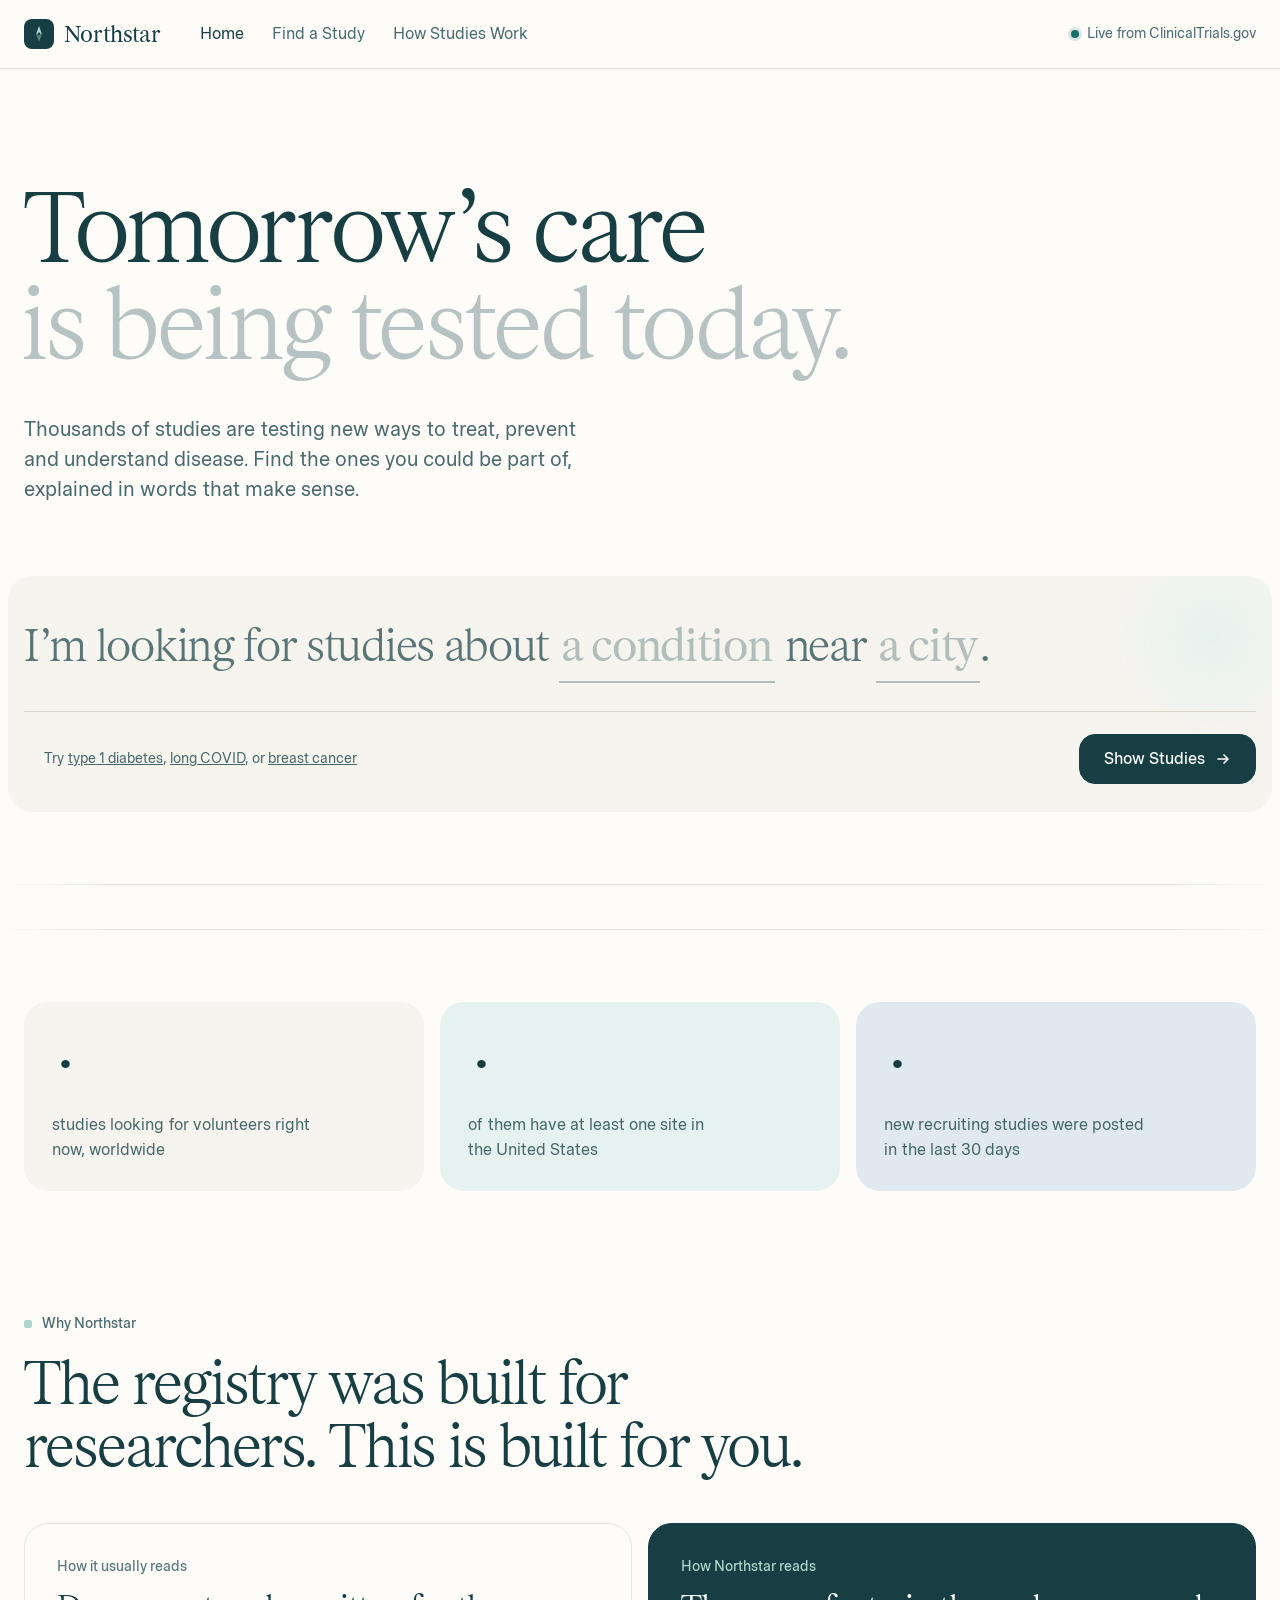
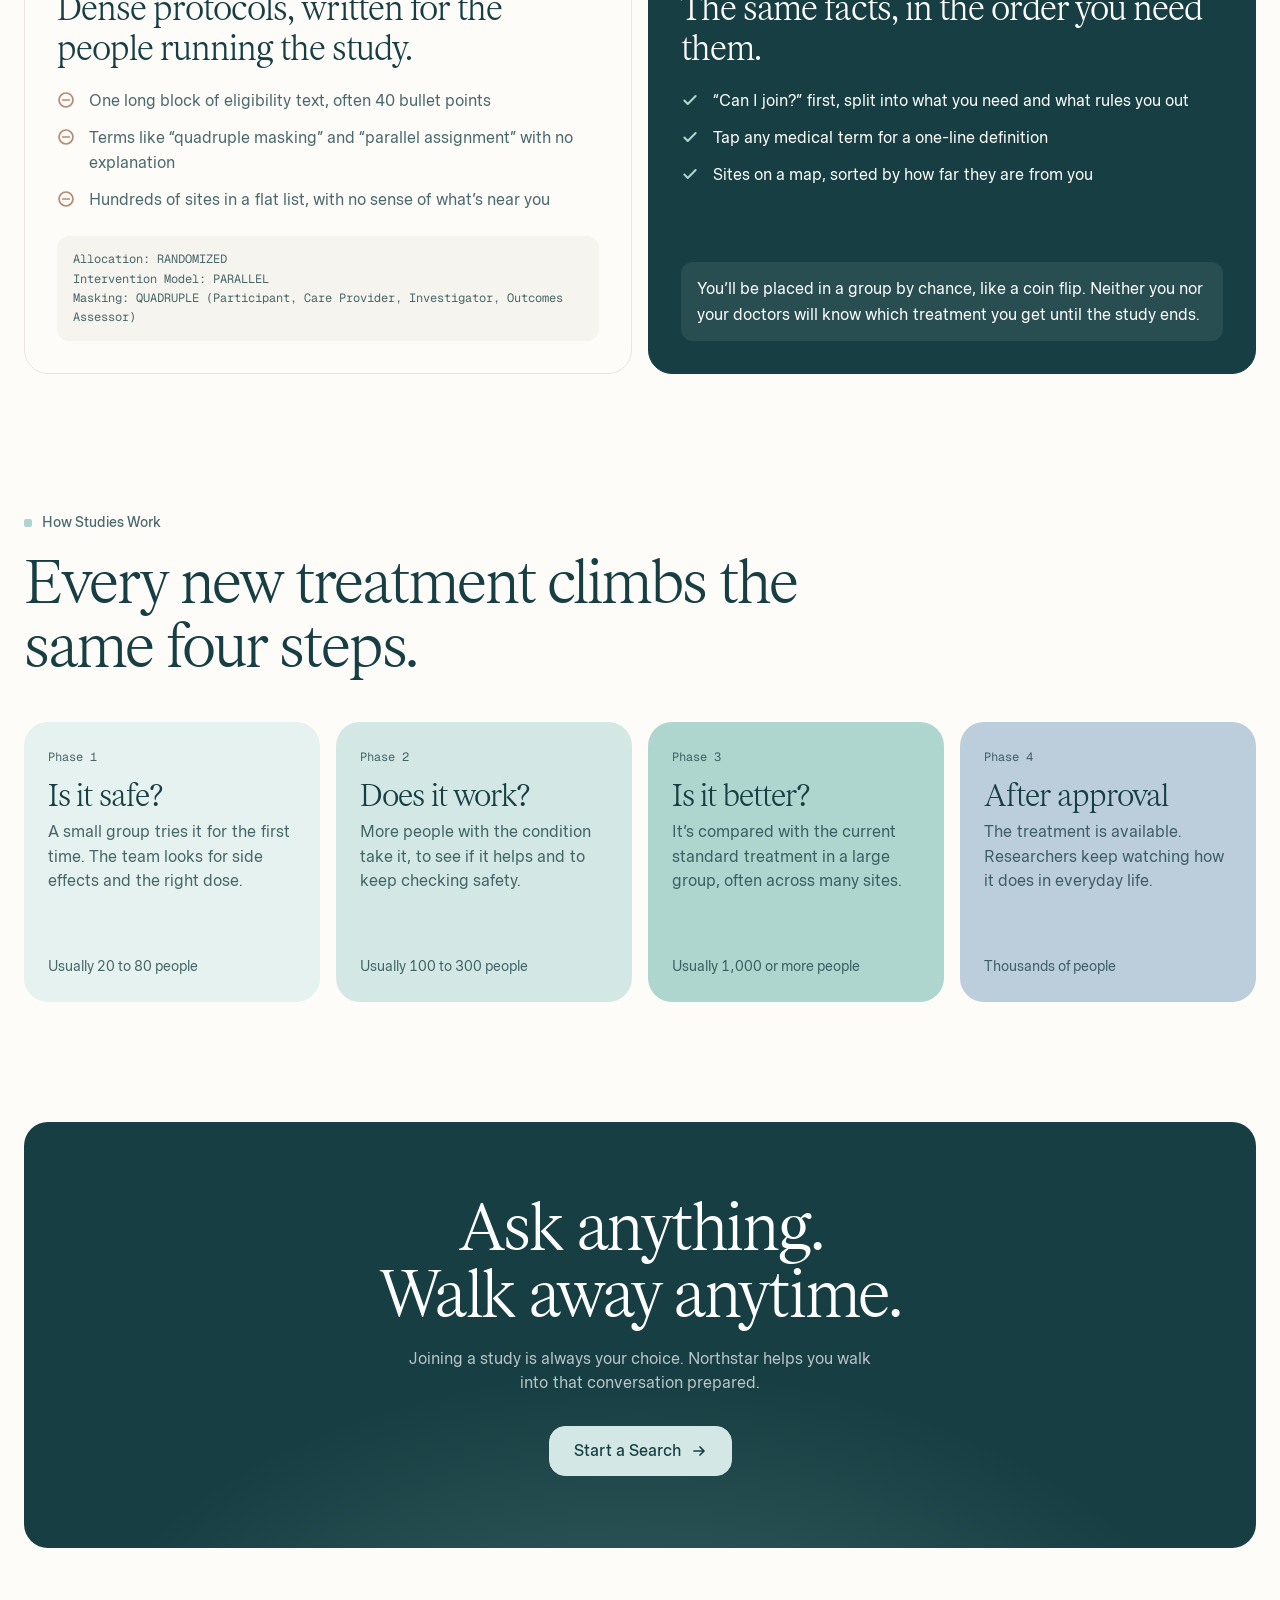
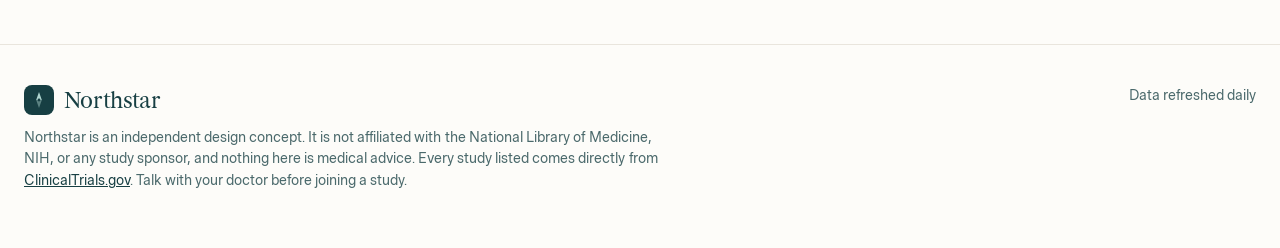
==== commit 8ffe7dfb: "Add files via upload" ====
--- a/index.html
+++ b/index.html
@@ -5,7 +5,8 @@
 <meta name="viewport" content="width=device-width, initial-scale=1">
 <title>Northstar · Find a Clinical Study You Could Be Part Of</title>
 <meta name="description" content="Search every recruiting clinical study on ClinicalTrials.gov, explained in plain words.">
-<link rel="icon" href="data:image/svg+xml,%3Csvg%20xmlns%3D%22http%3A//www.w3.org/2000/svg%22%20viewBox%3D%220%200%2032%2032%22%3E%3Crect%20width%3D%2232%22%20height%3D%2232%22%20rx%3D%228%22%20fill%3D%22%23173F43%22/%3E%3Cg%20transform%3D%22translate%284%204%29%22%20color%3D%22%23AFD5CF%22%3E%3Cpath%20d%3D%22M12%202.5%2015.4%2012H8.6zM13.7%2012a1.7%201.7%200%200%200-3.4%200z%22%20fill%3D%22currentColor%22%20fill-rule%3D%22evenodd%22/%3E%3Cpath%20d%3D%22M8.6%2012h6.8L12%2021.5zM10.3%2012a1.7%201.7%200%200%200%203.4%200z%22%20fill%3D%22currentColor%22%20fill-rule%3D%22evenodd%22%20opacity%3D%22.45%22/%3E%3C/g%3E%3C/svg%3E">
+<link rel="icon" type="image/png" href="assets/icon-64.png">
+<link rel="apple-touch-icon" href="assets/apple-touch-icon.png">
 <link rel="preconnect" href="https://fonts.googleapis.com">
 <link rel="preconnect" href="https://fonts.gstatic.com" crossorigin>
 <link href="https://fonts.googleapis.com/css2?family=Geist+Mono:wght@400;500&display=swap" rel="stylesheet">
@@ -130,7 +131,8 @@
 
   autocomplete(condEl, {
     fetch: suggestConditions,
-    pick: v => { condEl.value = v; fitCond(); },
+    render: renderCondition,
+    pick: g => { condEl.value = g.label; fitCond(); },
   });
   autocomplete(locEl, {
     fetch: geocode,
--- a/assets/styles.css
+++ b/assets/styles.css
@@ -110,13 +110,36 @@
   display: grid; place-items: center;
 }
 .brand-mark svg { width: 20px; height: 20px; }
-.brand-word { font-family: var(--display); font-weight: 400; font-size: 23px; letter-spacing: -.03em; line-height: 1; }
-.site-nav { display: flex; gap: 28px; font-size: 15px; }
+.brand-word { font-family: var(--display); font-weight: 400; font-size: 22px; letter-spacing: -.03em; line-height: 1; }
+.site-nav { display: flex; gap: 28px; font-size: 16px; }
 .site-nav a { text-decoration: none; color: var(--forest-70); transition: color .2s; }
 .site-nav a:hover, .site-nav a[aria-current="page"] { color: var(--forest); }
-.header-note { margin-left: auto; font-size: 13px; color: var(--forest-70); display: flex; align-items: center; gap: 8px; }
+.header-note { margin-left: auto; font-size: 14px; color: var(--forest-70); display: flex; align-items: center; gap: 8px; }
 .live-dot { width: 8px; height: 8px; border-radius: 50%; background: var(--link); box-shadow: 0 0 0 3px rgba(20, 111, 106, .15); }
 @media (max-width: 760px) { .site-nav, .header-note { display: none; } }
+
+/* Phone menu: a two-line button that opens an opaque panel under the header */
+.menu-btn { display: none; }
+.site-menu { display: none; }
+@media (max-width: 760px) {
+  .menu-btn {
+    all: unset; cursor: pointer; margin-left: auto;
+    width: 40px; height: 40px; border-radius: var(--r-xs);
+    display: grid; place-content: center; gap: 6px;
+  }
+  .menu-btn:focus-visible { outline: 2px solid var(--forest); outline-offset: 2px; }
+  .menu-btn i { display: block; width: 20px; height: 2px; border-radius: 2px; background: var(--forest); transition: transform .2s var(--ease); }
+  .menu-open .menu-btn i:first-child { transform: translateY(4px) rotate(45deg); }
+  .menu-open .menu-btn i:last-child { transform: translateY(-4px) rotate(-45deg); }
+  .site-menu:not([hidden]) {
+    display: grid; padding: 8px 24px 16px;
+    background: var(--light); border-top: 1px solid var(--border);
+  }
+  .site-menu a { padding: 12px 0; font-size: 18px; color: var(--forest-70); text-decoration: none; }
+  .site-menu a + a { border-top: 1px solid var(--border); }
+  .site-menu a[aria-current="page"] { color: var(--forest); font-weight: 500; }
+  .menu-open { background: var(--light); }
+}
 
 /* ---------- Buttons ---------- */
 .btn {
@@ -139,7 +162,7 @@
 .btn-sm { padding: 12px 1rem; font-size: 14px; border-radius: var(--r-sm); }
 .btn-link {
   background: none; border: 0; padding: 0; cursor: pointer;
-  font-weight: 500; font-size: 15px; color: var(--link);
+  font-weight: 500; font-size: 16px; color: var(--link);
   display: inline-flex; align-items: center; gap: 6px; text-decoration: none;
 }
 .btn-link:hover { text-decoration: underline; text-underline-offset: 4px; }
@@ -150,7 +173,7 @@
   display: inline-flex; align-items: center; gap: 6px;
   padding: 6px 10px;
   border-radius: var(--r-xs);
-  font-size: 13px; font-weight: 500; line-height: 1.1;
+  font-size: 14px; font-weight: 500; line-height: 1.1;
   white-space: nowrap;
   background: var(--cream-2); color: var(--forest);
 }
@@ -183,7 +206,7 @@
   transition: opacity .15s, transform .15s var(--ease);
 }
 .tip.show { opacity: 1; transform: none; }
-.tip b { display: block; font-family: var(--display); font-weight: 400; font-size: 19px; letter-spacing: -.02em; color: var(--sage); margin-bottom: 2px; }
+.tip b { display: block; font-family: var(--display); font-weight: 400; font-size: 18px; letter-spacing: -.02em; color: var(--sage); margin-bottom: 2px; }
 
 /* ---------- Combobox (autocomplete + custom dropdown, always opens below) ---------- */
 .combo { position: relative; display: inline-block; }
@@ -196,7 +219,7 @@
   border-radius: var(--r);
   box-shadow: var(--shadow-pop);
   z-index: 60;
-  font-family: var(--sans); font-size: 15px; font-weight: 400; letter-spacing: 0; line-height: 1.3;
+  font-family: var(--sans); font-size: 16px; font-weight: 400; letter-spacing: 0; line-height: 1.3;
   color: var(--forest);
   display: none;
 }
@@ -206,14 +229,14 @@
   padding: 10px 12px; border-radius: var(--r-xs); cursor: pointer; white-space: nowrap;
   display: flex; align-items: center; justify-content: space-between; gap: 16px;
 }
-.combo-menu li small { color: var(--forest-50); font-size: 12.5px; }
+.combo-menu li small { color: var(--forest-50); font-size: 12px; }
 .combo-menu li[aria-selected="true"], .combo-menu li:hover { background: var(--cream); }
 .combo-menu li.check::after {
   content: ""; width: 12px; height: 12px; background: currentColor;
   -webkit-mask: url("data:image/svg+xml,%3Csvg xmlns='http://www.w3.org/2000/svg' viewBox='0 0 12 12'%3E%3Cpath d='M2 6.5l2.5 2.5L10 3.5' fill='none' stroke='black' stroke-width='1.8' stroke-linecap='round' stroke-linejoin='round'/%3E%3C/svg%3E") center / contain no-repeat;
           mask: url("data:image/svg+xml,%3Csvg xmlns='http://www.w3.org/2000/svg' viewBox='0 0 12 12'%3E%3Cpath d='M2 6.5l2.5 2.5L10 3.5' fill='none' stroke='black' stroke-width='1.8' stroke-linecap='round' stroke-linejoin='round'/%3E%3C/svg%3E") center / contain no-repeat;
 }
-.combo-menu .combo-note { cursor: default; color: var(--forest-50); font-size: 13px; }
+.combo-menu .combo-note { cursor: default; color: var(--forest-50); font-size: 14px; }
 .combo-menu .combo-note:hover { background: none; }
 
 /* ==========================================================================
@@ -232,6 +255,16 @@
 }
 .hero h1 .soft { color: var(--forest-30); margin-left: -.028em; } /* optical: the serif "i" starts .028em in from the T's crossbar; retune if the headline changes */
 .hero-lede { max-width: 560px; margin: 40px 0 0; font-size: 20px; line-height: 1.5; color: var(--forest-70); }
+/* Phones: a shorter hero so the search box starts on the first screen */
+@media (max-width: 640px) {
+  .hero { padding: 40px 0 48px; }
+  .hero h1 { font-size: 44px; line-height: 1.04; }
+  .hero h1 br { display: none; }
+  .hero h1 .soft { margin-left: 0; }
+  .hero h1 .soft::before { content: " "; }
+  .hero-lede { margin-top: 20px; font-size: 16px; }
+  .sentence { margin-top: 32px; padding-top: 24px; }
+}
 
 /* The sentence search */
 .sentence {
@@ -239,14 +272,11 @@
      left edge as the headline. It shrinks on narrow screens to stay 8px clear of the window. */
   --hang: clamp(16px, (100vw - 1240px) / 2 - 8px, 40px);
   margin: 72px calc(-1 * var(--hang)) 0; padding: 36px var(--hang) 28px;
-  background: var(--cream);
+  /* The corner glow is a background, not a clipped pseudo-element, so the card never needs
+     overflow: hidden and the autocomplete menu can hang below it. */
+  background: radial-gradient(circle 140px at calc(100% - 60px) 60px, var(--keylime), transparent 70%), var(--cream);
   border-radius: var(--r-lg);
-  position: relative; overflow: hidden;
-}
-.sentence::after {
-  content: ""; position: absolute; right: -80px; top: -80px; width: 280px; height: 280px; border-radius: 50%;
-  background: radial-gradient(circle, var(--keylime), transparent 70%);
-  pointer-events: none;
+  position: relative; z-index: 3;
 }
 .sentence-line {
   position: relative; z-index: 2; margin: 0; /* above .sentence-foot so open menus cover the hint row */
@@ -280,7 +310,7 @@
 .locate {
   all: unset; cursor: pointer;
   display: inline-flex; align-items: center; gap: 8px;
-  font-size: 14.5px; font-weight: 500; color: var(--link);
+  font-size: 14px; font-weight: 500; color: var(--link);
 }
 .locate:hover { text-decoration: underline; text-underline-offset: 4px; }
 .locate svg { width: 16px; height: 16px; }
@@ -293,7 +323,7 @@
           mask: linear-gradient(90deg, transparent, #000 8%, #000 92%, transparent);
 }
 .marquee-track { display: flex; gap: 12px; width: max-content; will-change: transform; } /* moved by drift() in index.html */
-.marquee .tag { font-size: 15px; padding: 12px 14px; text-decoration: none; transition: background .2s; }
+.marquee .tag { font-size: 16px; padding: 12px 14px; text-decoration: none; transition: background .2s; }
 .marquee .tag b { font-weight: 600; font-variant-numeric: tabular-nums; }
 .marquee .tag:nth-child(4n+1) { background: var(--keylime); }
 .marquee .tag:nth-child(4n+2) { background: var(--slate-2); }
@@ -307,7 +337,7 @@
 @media (max-width: 820px) { .stats-grid { grid-template-columns: 1fr; } }
 .stat { padding: 28px; border-radius: var(--r-lg); background: var(--cream); }
 .stat .n { font-family: var(--display); font-weight: 300; font-size: clamp(48px, 5.4vw, 76px); line-height: 1; letter-spacing: -.045em; font-variant-numeric: tabular-nums; }
-.stat .l { margin-top: 14px; font-size: 15px; color: var(--forest-70); max-width: 260px; }
+.stat .l { margin-top: 14px; font-size: 16px; color: var(--forest-70); max-width: 260px; }
 .stat:nth-child(2) { background: var(--keylime); }
 .stat:nth-child(3) { background: var(--slate-2); }
 
@@ -318,23 +348,23 @@
 .section-title { margin: 16px 0 0; font-size: clamp(38px, 4.6vw, 64px); line-height: 1.08; max-width: 900px; }
 .pair-grid { display: grid; grid-template-columns: 1fr 1fr; gap: 16px; margin-top: 44px; }
 @media (max-width: 820px) { .pair-grid { grid-template-columns: 1fr; } }
-.pair { padding: 32px; border-radius: var(--r-lg); border: 1px solid var(--border); }
+.pair { padding: 32px; border-radius: var(--r-lg); border: 1px solid var(--border); display: flex; flex-direction: column; }
 .pair.after { background: var(--forest); color: #fff; border-color: var(--forest); }
-.pair .lbl { font-size: 13px; font-weight: 500; color: var(--forest-50); }
+.pair .lbl { font-size: 14px; font-weight: 500; color: var(--forest-50); }
 .pair.after .lbl { color: var(--sage); }
 .pair h3 { margin: 12px 0 20px; font-family: var(--display); font-weight: 300; font-size: clamp(26px, 2.6vw, 34px); line-height: 1.2; letter-spacing: -.03em; }
-.pair ul { list-style: none; margin: 0; padding: 0; display: grid; gap: 12px; font-size: 15.5px; }
+.pair ul { list-style: none; margin: 0 0 24px; padding: 0; display: grid; gap: 12px; font-size: 16px; }
 .pair li { display: grid; grid-template-columns: 22px 1fr; gap: 10px; }
 .pair li svg { width: 18px; height: 18px; margin-top: 2px; }
 .pair.before li { color: var(--forest-70); }
 .pair.before li svg { color: var(--mauve); }
 .pair.after li svg { color: var(--sage); }
 .pair .mono-ex {
-  margin-top: 22px; padding: 14px 16px; border-radius: var(--r-sm);
-  font-family: var(--mono); font-size: 12.5px; line-height: 1.6;
+  margin-top: auto; padding: 14px 16px; border-radius: var(--r-sm);
+  font-family: var(--mono); font-size: 12px; line-height: 1.6;
   background: var(--cream); color: var(--forest-70);
 }
-.pair.after .mono-ex { background: rgba(255, 255, 255, .08); color: #fff; font-family: var(--sans); font-size: 15px; }
+.pair.after .mono-ex { background: rgba(255, 255, 255, .08); color: #fff; font-family: var(--sans); font-size: 16px; }
 
 /* Phases */
 .phases { padding: 96px 0; }
@@ -345,12 +375,12 @@
 .phase:nth-child(2) { background: var(--mint); }
 .phase:nth-child(3) { background: var(--sage); }
 .phase:nth-child(4) { background: var(--slate); }
-.phase-num { font-family: var(--mono); font-size: 12.5px; color: var(--forest-70); }
+.phase-num { font-family: var(--mono); font-size: 12px; color: var(--forest-70); }
 .phase h3 { margin: 12px 0 8px; font-family: var(--display); font-weight: 300; font-size: 30px; line-height: 1.1; letter-spacing: -.03em; }
-.phase p { margin: 0; font-size: 15px; color: var(--forest-70); }
+.phase p { margin: 0; font-size: 16px; color: var(--forest-70); }
 .phase-people { display: flex; gap: 4px; margin-top: auto; padding-top: 22px; flex-wrap: wrap; }
 .phase-people i { width: 6px; height: 6px; border-radius: 50%; background: var(--forest); opacity: .75; }
-.phase-size { margin-top: 10px; font-size: 13px; color: var(--forest-70); font-variant-numeric: tabular-nums; }
+.phase-size { margin-top: 10px; font-size: 14px; color: var(--forest-70); font-variant-numeric: tabular-nums; }
 
 /* Closing CTA */
 .closing { padding: 24px 0 96px; }
@@ -364,12 +394,12 @@
   background: radial-gradient(ellipse at 50% 100%, rgba(175, 213, 207, .28), transparent 60%);
 }
 .closing-card h2 { position: relative; margin: 0 auto; max-width: 760px; font-size: clamp(38px, 5vw, 68px); line-height: 1.05; }
-.closing-card p { position: relative; margin: 18px auto 30px; max-width: 480px; color: rgba(255, 255, 255, .7); font-size: 17px; }
+.closing-card p { position: relative; margin: 18px auto 30px; max-width: 480px; color: rgba(255, 255, 255, .7); font-size: 16px; }
 .closing-card .btn { position: relative; }
 @media (max-width: 560px) { .closing-card { padding: 56px 24px; } .closing-card h2 { font-size: 32px; } }
 
 /* ---------- Footer ---------- */
-.site-footer { border-top: 1px solid var(--border); padding: 40px 0 56px; font-size: 13.5px; color: var(--forest-70); background: var(--light); }
+.site-footer { border-top: 1px solid var(--border); padding: 40px 0 56px; font-size: 14px; color: var(--forest-70); background: var(--light); }
 .site-footer .wrap { display: grid; grid-template-columns: 1fr auto; gap: 24px 48px; align-items: start; }
 .site-footer p { margin: 10px 0 0; max-width: 640px; }
 .site-footer a { color: var(--forest); }
@@ -409,7 +439,7 @@
 .chip:hover { background: var(--mint); }
 .chip[aria-pressed="true"] { background: var(--forest); color: #fff; }
 .chip svg { width: 12px; height: 12px; }
-.chip-group-label { font-size: 13px; color: var(--forest-50); margin: 0 2px 0 10px; }
+.chip-group-label { font-size: 14px; color: var(--forest-50); margin: 0 2px 0 10px; }
 .chip-group-label:first-child { margin-left: 0; }
 .age-field {
   display: inline-flex; align-items: center; gap: 6px;
@@ -422,18 +452,49 @@
   padding: 4px 6px; text-align: center; font: inherit; font-weight: 600; color: var(--forest); outline: none;
 }
 .age-field input::-webkit-inner-spin-button { -webkit-appearance: none; }
-.divider-v { width: 1px; height: 20px; background: var(--border-2); margin: 0 6px; }
+.divider-v { width: 1px; height: 20px; background: var(--border-2); margin: 0 4px; }
+.filters-more { display: contents; } /* desktop: its chips sit in the main row */
+.filters-toggle, .map-toggle { display: none; }
+.filters-toggle .n {
+  min-width: 20px; height: 20px; padding: 0 6px; border-radius: 10px;
+  display: inline-grid; place-items: center; background: var(--forest); color: #fff; font-size: 12px;
+}
+.filters-toggle .n[hidden] { display: none; }
+.filters-toggle[aria-expanded="true"] svg { transform: rotate(180deg); }
+.combo-menu li small { margin-left: 4px; }
+.combo-menu .combo-clear { color: var(--link); border-top: 1px solid var(--border); border-radius: 0 0 var(--r-xs) var(--r-xs); margin-top: 4px; }
+.count-tools { display: flex; gap: 8px; flex-shrink: 0; }
+.map-toggle svg { width: 14px; height: 14px; }
+
+@media (max-width: 760px) {
+  .query-bar .wrap { padding: 20px 0 16px; }
+  .filters { margin-top: 12px; }
+  .filters-toggle { display: inline-flex; }
+  .filters-more { display: none; }
+  .filters.open .filters-more { display: flex; flex-wrap: wrap; align-items: center; gap: 8px; width: 100%; padding-top: 8px; }
+  .filters-more .divider-v { display: none; }
+  .filters-more .chip-group-label { flex-basis: 100%; margin: 4px 0 0; }
+  .map-toggle { display: inline-flex; }
+  .count-line { flex-wrap: wrap; align-items: center; }
+  .count-line h1 { font-size: 26px; flex-basis: 100%; }
+  .study-card { padding: 20px; }
+  .study-card h2 { font-size: 22px; }
+}
 
 .results-layout { display: grid; grid-template-columns: minmax(0, 1fr) minmax(0, .82fr); gap: 28px; padding: 28px 0 80px; }
 @media (max-width: 1000px) {
-  .results-layout { grid-template-columns: 1fr; }
+  .results-layout { grid-template-columns: 1fr; padding-top: 20px; }
   .map-col { order: -1; }
   .map-sticky { position: relative !important; top: 0 !important; height: 320px !important; }
+}
+@media (max-width: 760px) {
+  .map-col { display: none; order: 0; }
+  .show-map .map-col { display: block; order: -1; }
 }
 .count-line { display: flex; align-items: baseline; justify-content: space-between; gap: 16px; margin-bottom: 18px; }
 .count-line h1 { margin: 0; font-family: var(--display); font-weight: 300; font-size: 32px; letter-spacing: -.035em; line-height: 1.2; }
 .count-line h1 .num { font-variant-numeric: proportional-nums; } /* tabular figures leave a gap after the serif's narrow 1 */
-.count-line .muted { font-size: 13.5px; }
+.count-line .muted { font-size: 14px; }
 
 .study-list { list-style: none; margin: 0; padding: 0; display: grid; gap: 12px; }
 .study-card {
@@ -449,15 +510,21 @@
 }
 .study-card:hover, .study-card.hot { border-color: var(--border-2); box-shadow: var(--shadow-card); transform: translateY(-2px); }
 .study-card.hot { background: #FAFCFB; box-shadow: var(--shadow-card), inset 0 0 0 1.5px var(--sage); }
+.study-card.seen { animation: none; }
+.study-card { scroll-margin-top: 88px; }
+.tier-divider { padding: 28px 4px 8px; }
+.tier-divider h2 { margin: 0; font-family: var(--display); font-weight: 300; font-size: 26px; line-height: 1.2; letter-spacing: -.03em; }
+.tier-divider p { margin: 6px 0 0; max-width: 600px; font-size: 14px; color: var(--forest-70); }
 .card-top { display: flex; align-items: center; flex-wrap: wrap; gap: 6px; }
 .card-top .nct { margin-left: auto; font-family: var(--mono); font-size: 12px; color: var(--forest-50); }
 .study-card h2 {
   margin: 14px 0 6px; font-family: var(--display); font-weight: 300;
-  font-size: 25px; line-height: 1.18; letter-spacing: -.03em; text-wrap: pretty;
+  font-size: 24px; line-height: 1.2; letter-spacing: -.03em; text-wrap: pretty;
+  display: -webkit-box; -webkit-line-clamp: 3; -webkit-box-orient: vertical; overflow: hidden;
 }
 .card-sponsor { font-size: 14px; color: var(--forest-70); margin: 0; }
 .card-summary {
-  margin: 10px 0 0; font-size: 15px; color: var(--forest-70);
+  margin: 10px 0 0; font-size: 16px; color: var(--forest-70);
   display: -webkit-box; -webkit-line-clamp: 2; -webkit-box-orient: vertical; overflow: hidden;
 }
 .card-facts {
@@ -465,7 +532,7 @@
   margin-top: 18px; padding-top: 16px; border-top: 1px solid var(--border);
   font-size: 14px; color: var(--forest-70);
 }
-.card-facts span { display: inline-flex; align-items: center; gap: 8px; }
+.card-facts > span { display: inline-flex; align-items: center; gap: 8px; }
 .card-facts svg { width: 16px; height: 16px; color: var(--forest-50); flex-shrink: 0; }
 .card-facts b { font-weight: 500; color: var(--forest); }
 
@@ -480,7 +547,7 @@
   display: flex; gap: 14px; align-items: center;
   padding: 8px 12px; border-radius: var(--r-xs);
   background: rgba(253, 252, 249, .96); border: 1px solid var(--border);
-  font-size: 12.5px; color: var(--forest-70);
+  font-size: 12px; color: var(--forest-70);
 }
 .map-legend i { display: inline-block; width: 8px; height: 8px; border-radius: 50%; margin-right: 6px; vertical-align: -1px; }
 
@@ -490,8 +557,8 @@
 .leaflet-control-zoom { border: 1px solid var(--border-2) !important; border-radius: var(--r-sm) !important; overflow: hidden; }
 .leaflet-control-zoom a { color: var(--forest) !important; }
 .leaflet-popup-content-wrapper { border-radius: var(--r-sm); box-shadow: var(--shadow-pop); color: var(--forest); }
-.leaflet-popup-content { margin: 12px 14px; font-size: 13px; line-height: 1.45; }
-.leaflet-popup-content b { font-family: var(--display); font-weight: 400; font-size: 17px; letter-spacing: -.02em; display: block; margin-bottom: 2px; }
+.leaflet-popup-content { margin: 12px 14px; font-size: 14px; line-height: 1.45; }
+.leaflet-popup-content b { font-family: var(--display); font-weight: 400; font-size: 16px; letter-spacing: -.02em; display: block; margin-bottom: 2px; }
 .leaflet-popup-content a { color: var(--link); }
 .pin {
   width: 14px; height: 14px; border-radius: 50%;
@@ -528,151 +595,291 @@
 .study-hero { padding: 28px 0 48px; border-bottom: 1px solid var(--border); }
 .study-hero-grid { display: grid; grid-template-columns: minmax(0, 1fr) 360px; gap: 56px; align-items: start; }
 @media (max-width: 980px) { .study-hero-grid { grid-template-columns: 1fr; gap: 32px; } }
-.study-hero h1 { margin: 18px 0 0; font-size: clamp(38px, 4.6vw, 62px); line-height: 1.04; text-wrap: balance; }
-.official { margin: 18px 0 0; font-size: 15px; color: var(--forest-70); max-width: 720px; }
-.hero-meta { display: flex; flex-wrap: wrap; gap: 8px 28px; margin-top: 24px; font-size: 14.5px; color: var(--forest-70); }
+.study-hero h1 { margin: 16px 0 0; font-size: clamp(38px, 4.6vw, 62px); line-height: 1.04; text-wrap: balance; }
+.study-hero h1.t-mid  { font-size: clamp(32px, 3.6vw, 48px); line-height: 1.08; }
+.study-hero h1.t-long { font-size: clamp(28px, 2.8vw, 38px); line-height: 1.12; }
+.official { margin: 16px 0 0; font-size: 14px; color: var(--forest-70); max-width: 720px; }
+.official summary { list-style: none; cursor: pointer; display: inline-flex; align-items: center; gap: 6px; font-weight: 500; color: var(--link); }
+.official summary::-webkit-details-marker { display: none; }
+.official summary svg { width: 12px; height: 12px; transition: transform .2s var(--ease); }
+.official[open] summary svg { transform: rotate(180deg); }
+.official p { margin: 8px 0 0; }
+.hero-meta { display: flex; flex-wrap: wrap; gap: 8px 28px; margin-top: 24px; font-size: 14px; color: var(--forest-70); }
 .hero-meta span b { font-weight: 500; color: var(--forest); }
-.hero-meta .mono { font-size: 13px; }
+.hero-meta .btn-link { font-size: inherit; }
+.cond-list { margin: 12px 0 0; max-width: 720px; font-size: 14px; color: var(--forest-70); }
+.cond-list b { font-weight: 500; color: var(--forest); }
+.hero-meta .mono { font-size: 14px; }
 
 .contact-card { padding: 26px; background: var(--forest); color: #fff; border-radius: var(--r-lg); }
 .contact-card h2 { margin: 0; font-family: var(--display); font-weight: 300; font-size: 30px; line-height: 1.1; letter-spacing: -.03em; }
-.contact-card > p { margin: 8px 0 18px; font-size: 14.5px; color: rgba(255, 255, 255, .7); }
-.contact-person { padding: 14px 0; border-top: 1px solid rgba(255, 255, 255, .12); font-size: 14.5px; }
+.contact-card > p { margin: 8px 0 18px; font-size: 14px; color: rgba(255, 255, 255, .7); }
+.contact-person { padding: 14px 0; border-top: 1px solid rgba(255, 255, 255, .12); font-size: 14px; }
 .contact-person strong { display: block; font-weight: 500; margin-bottom: 4px; }
 .contact-person a { color: var(--sage); text-decoration: none; display: flex; align-items: center; gap: 8px; margin-top: 4px; word-break: break-all; }
 .contact-person a:hover { text-decoration: underline; }
 .contact-person svg { width: 12px; height: 12px; flex-shrink: 0; }
 .contact-card .btn { width: 100%; margin-top: 16px; }
-.contact-card .official-link { display: flex; align-items: center; justify-content: center; gap: 6px; margin-top: 14px; font-size: 13.5px; color: rgba(255, 255, 255, .7); text-decoration: none; }
+.contact-card .official-link { display: flex; align-items: center; justify-content: center; gap: 6px; margin-top: 14px; font-size: 14px; color: rgba(255, 255, 255, .7); text-decoration: none; }
 .contact-card .official-link:hover { color: #fff; }
 .contact-card .official-link svg { width: 12px; height: 12px; }
 
 .study-body { display: grid; grid-template-columns: 200px minmax(0, 1fr); gap: 64px; padding: 48px 0 96px; }
-@media (max-width: 980px) { .study-body { grid-template-columns: 1fr; } .toc { display: none; } }
+@media (max-width: 980px) {
+  /* The side TOC becomes a scrolling section bar pinned under the header */
+  .study-body { grid-template-columns: 1fr; gap: 24px; padding-top: 0; }
+  .study-body .toc {
+    top: 68px; z-index: 40; margin: 0 calc(50% - 50vw); padding: 8px max(16px, calc(50vw - 50%));
+    background: var(--light); border-bottom: 1px solid var(--border);
+    overflow-x: auto; scrollbar-width: none;
+  }
+  .study-body .toc::-webkit-scrollbar { display: none; }
+  .study-body .toc ol { display: flex; gap: 4px; width: max-content; }
+  .study-body .toc a { white-space: nowrap; padding: 8px 12px; }
+  .study-hero h1.t-mid, .study-hero h1.t-long { font-size: 30px; }
+  .study-body .sec { scroll-margin-top: 136px; }
+}
 .toc { position: sticky; top: 100px; align-self: start; }
 .toc ol { list-style: none; margin: 0; padding: 0; display: grid; gap: 2px; }
 .toc a {
   display: block; padding: 8px 12px; border-radius: var(--r-xs);
-  font-size: 14.5px; color: var(--forest-70); text-decoration: none;
+  font-size: 14px; color: var(--forest-70); text-decoration: none;
   transition: color .2s, background .2s;
 }
 .toc a:hover { color: var(--forest); background: var(--cream); }
 .toc a.on { color: var(--forest); background: var(--keylime); font-weight: 500; }
 
-.sec { padding-bottom: 64px; margin-bottom: 64px; border-bottom: 1px solid var(--border); scroll-margin-top: 96px; }
+.sec { padding-bottom: 56px; margin-bottom: 56px; border-bottom: 1px solid var(--border); scroll-margin-top: 96px; }
 .sec:last-child { border-bottom: 0; margin-bottom: 0; }
-.sec h2 { margin: 14px 0 24px; font-family: var(--display); font-weight: 300; font-size: clamp(34px, 3.6vw, 50px); line-height: 1.05; letter-spacing: -.035em; }
+.sec h2 { margin: 0 0 24px; font-family: var(--display); font-weight: 300; font-size: clamp(30px, 3vw, 40px); line-height: 1.08; letter-spacing: -.035em; }
 .sec h3 { margin: 0 0 10px; font-family: var(--display); font-weight: 300; font-size: 26px; line-height: 1.2; letter-spacing: -.03em; }
-.prose { font-size: 17px; line-height: 1.7; color: var(--forest-70); max-width: 740px; }
+.prose { font-size: 16px; line-height: 1.7; color: var(--forest-70); max-width: 740px; }
 .prose p { margin: 0 0 14px; }
-.prose p:first-child { font-size: 21px; line-height: 1.55; color: var(--forest); }
+.prose p:first-child { font-size: 20px; line-height: 1.55; color: var(--forest); }
 
 .glance { display: grid; grid-template-columns: repeat(auto-fit, minmax(170px, 1fr)); gap: 12px; margin-top: 36px; }
-.glance-tile { padding: 20px 20px 18px; border-radius: var(--r-lg); background: var(--cream); }
-.glance-tile:nth-child(4n+1) { background: var(--keylime); }
-.glance-tile:nth-child(4n+2) { background: var(--cream); }
-.glance-tile:nth-child(4n+3) { background: var(--slate-2); }
-.glance-tile:nth-child(4n+4) { background: var(--cream-2); }
-.glance-tile .k { font-size: 13px; color: var(--forest-70); display: flex; align-items: center; gap: 8px; }
+/* One neutral fill: on study pages, color is saved for status */
+.glance-tile { min-width: 0; padding: 20px 20px 20px; border-radius: var(--r-lg); background: var(--cream); }
+.glance-tile .k { font-size: 14px; color: var(--forest-70); display: flex; align-items: center; gap: 8px; }
 .glance-tile .k svg { width: 14px; height: 14px; }
-.glance-tile .v { margin-top: 10px; font-family: var(--display); font-weight: 300; font-size: 27px; line-height: 1.12; letter-spacing: -.03em; }
-.glance-tile .s { margin-top: 6px; font-size: 13.5px; color: var(--forest-70); }
+.glance-tile .v {
+  margin-top: 10px; font-family: var(--display); font-weight: 300; font-size: 28px; line-height: 1.12; letter-spacing: -.03em;
+  overflow-wrap: anywhere; display: -webkit-box; -webkit-line-clamp: 2; -webkit-box-orient: vertical; overflow: hidden;
+}
+.glance-tile .v.long { font-size: 20px; line-height: 1.2; }
+@media (max-width: 640px) { .glance-tile .v { font-size: 24px; } .glance-tile .v.long { font-size: 18px; } }
+.glance-tile .s { margin-top: 6px; font-size: 14px; color: var(--forest-70); }
 
 /* Eligibility */
 .basics { display: flex; flex-wrap: wrap; gap: 10px; margin: 0 0 28px; }
-.basic { display: inline-flex; align-items: center; gap: 12px; padding: 12px 18px 12px 12px; background: var(--cream); border-radius: var(--r); font-size: 15px; }
+.basic { display: inline-flex; align-items: center; gap: 12px; padding: 12px 18px 12px 12px; background: var(--cream); border-radius: var(--r); font-size: 16px; }
 .basic .ic { width: 32px; height: 32px; border-radius: 8px; display: grid; place-items: center; background: var(--light); }
 .basic .ic svg { width: 16px; height: 16px; }
 .basic small { display: block; font-size: 12px; color: var(--forest-50); line-height: 1.2; }
 .basic b { font-weight: 500; line-height: 1.25; }
 
-.elig-cols { display: grid; grid-template-columns: 1fr 1fr; gap: 16px; }
-@media (max-width: 860px) { .elig-cols { grid-template-columns: 1fr; } }
+/* Raw criteria fallback, when the record can't be split into a checklist */
 .elig-col { border: 1px solid var(--border); border-radius: var(--r-lg); overflow: hidden; background: var(--light); }
-.elig-col header { display: flex; align-items: center; gap: 12px; padding: 18px 22px; }
-.elig-col.in header { background: var(--keylime); }
-.elig-col.out header { background: var(--blush); }
-.elig-col header .mark { width: 30px; height: 30px; border-radius: 8px; display: grid; place-items: center; flex-shrink: 0; background: var(--light); }
-.elig-col header .mark svg { width: 16px; height: 16px; }
-.elig-col.in header .mark { color: var(--go); }
-.elig-col.out header .mark { color: var(--stop); }
-.elig-col header h3 { margin: 0; font-size: 23px; }
-.elig-col header .count { margin-left: auto; font-size: 13px; color: var(--forest-70); font-variant-numeric: tabular-nums; }
-.crit { list-style: none; margin: 0; padding: 4px 0; }
+.elig-raw { white-space: pre-wrap; padding: 24px; font-size: 16px; color: var(--forest-70); }
+
+/* Checklist: one column, requirements first, then what rules you out */
+.crit-group header {
+  display: flex; align-items: flex-end; justify-content: space-between; gap: 16px;
+  padding-bottom: 12px; border-bottom: 1px solid var(--border-2);
+}
+.crit-group h3 { margin: 0; font-size: 24px; }
+.crit-group header p { margin: 4px 0 0; font-size: 14px; color: var(--forest-50); max-width: 560px; }
+.crit-count { flex-shrink: 0; font-size: 14px; color: var(--forest-50); font-variant-numeric: tabular-nums; white-space: nowrap; }
+.crit-none { margin: 16px 0 0; }
+
+.crit { list-style: none; margin: 0; padding: 0; }
 .crit li {
-  display: grid; gap: 10px;
-  padding: 12px 22px; font-size: 15px; line-height: 1.55; color: var(--forest-70);
-  transition: background .15s;
+  display: grid; grid-template-columns: 16px minmax(0, 1fr) auto; column-gap: 16px; align-items: start;
+  padding: 16px 0; font-size: 16px; line-height: 1.5; color: var(--forest-70);
 }
 .crit li + li { border-top: 1px solid var(--border); }
-.crit li.sub { padding-left: 40px; font-size: 14.5px; }
-.crit li.head { font-weight: 500; color: var(--forest); }
-.elig-raw { white-space: pre-wrap; padding: 22px; font-size: 15px; color: var(--forest-70); }
-
-/* Answer buttons on each requirement */
-.ans { display: inline-flex; gap: 4px; justify-self: start; }
+.crit li .txt { max-width: 68ch; }
+.crit li.sub { padding-left: 32px; font-size: 14px; }
+.crit li.head { color: var(--forest); font-weight: 500; padding: 24px 0 0; }
+.crit li.head + li { border-top: 0; padding-top: 8px; }
+.crit li.head + li.head { padding-top: 4px; }
+.crit li:first-child.head { padding-top: 16px; }
+
+/* Status dot: an empty ring until answered, then the answer's color */
+.crit li .dot { width: 8px; height: 8px; margin: 8px 0 0 4px; border-radius: 50%; box-shadow: inset 0 0 0 1.5px var(--forest-30); transition: background .15s, box-shadow .15s; }
+.crit li.head .dot { visibility: hidden; }
+.crit li.is-fit    .dot { background: var(--go);   box-shadow: none; }
+.crit li.is-block  .dot { background: var(--stop); box-shadow: none; }
+.crit li.is-unsure .dot { background: var(--soon); box-shadow: none; }
+.crit li.is-block .txt { color: var(--forest); }
+
+/* Answer control: one segmented track per row */
+.ans { display: inline-flex; padding: 2px; border-radius: 10px; background: var(--cream); margin-top: -4px; }
 .ans button {
-  all: unset; cursor: pointer;
-  padding: 8px 12px; border-radius: 8px; /* 32px tall, easier to tap */
-  font-size: 13px; font-weight: 500; line-height: 16px; color: var(--forest-70);
-  background: var(--cream); transition: background .15s, color .15s;
-}
-.ans button:hover { background: var(--cream-2); color: var(--forest); }
-.ans button:focus-visible { outline: 2px solid var(--forest); outline-offset: 2px; }
-.crit li.is-fit    { background: #F7FBFA; }
-.crit li.is-block  { background: #FCF7F4; }
-.crit li.is-unsure { background: #F6F9FB; }
-.crit li.is-fit    .ans [aria-pressed="true"] { background: var(--go-bg); color: var(--go); }
-.crit li.is-block  .ans [aria-pressed="true"] { background: var(--stop-bg); color: var(--stop); }
-.crit li.is-unsure .ans [aria-pressed="true"] { background: var(--slate-2); color: var(--soon); }
-
-/* Live summary, pinned to the bottom of the screen while you answer */
-.fit {
-  position: sticky; bottom: 16px; z-index: 5;
-  margin-top: 20px; padding: 16px 16px 16px 22px;
-  display: grid; grid-template-columns: 1fr auto; gap: 14px 20px; align-items: center;
-  background: var(--light); border: 1px solid var(--border); border-radius: var(--r-lg);
-  box-shadow: var(--shadow-pop);
-}
-.fit-bar { grid-column: 1 / -1; display: flex; height: 6px; border-radius: 6px; background: var(--cream-2); overflow: hidden; }
+  all: unset; cursor: pointer; text-align: center; min-width: 44px;
+  padding: 6px 12px; border-radius: 8px; /* 32px tall with the track */
+  font-size: 14px; font-weight: 500; line-height: 16px; color: var(--forest-50);
+  transition: background .15s, color .15s, box-shadow .15s;
+}
+.ans button:hover { color: var(--forest); }
+.ans button:focus-visible { outline: 2px solid var(--forest); outline-offset: 0; }
+.ans [aria-pressed="true"] { background: var(--light); color: var(--forest); box-shadow: 0 1px 2px rgba(23, 63, 67, .12); }
+.crit li.is-fit    .ans [aria-pressed="true"] { color: var(--go); }
+.crit li.is-block  .ans [aria-pressed="true"] { color: var(--stop); }
+.crit li.is-unsure .ans [aria-pressed="true"] { color: var(--soon); }
+@media (max-width: 720px) {
+  .crit li { grid-template-columns: 16px minmax(0, 1fr); row-gap: 12px; }
+  .ans { grid-column: 2; justify-self: start; margin-top: 0; }
+}
+
+/* Summary card on the study page */
+.check-card {
+  display: grid; grid-template-columns: minmax(0, 1fr) auto; gap: 20px 32px; align-items: center;
+  padding: 24px; border-radius: var(--r-lg); background: var(--cream);
+}
+.check-card h3 { margin: 0; font-size: 26px; }
+.check-card[data-tone="block"] h3 { color: var(--stop); }
+.check-card-main p { margin: 6px 0 0; max-width: 560px; font-size: 16px; color: var(--forest-70); }
+.check-card .fit-bar { margin-top: 16px; max-width: 420px; }
+.check-card[data-state="new"] .fit-bar { display: none; }
+.check-card .check-meta { margin-top: 12px; font-size: 14px; color: var(--forest-50); }
+.check-card-actions { display: grid; gap: 8px; justify-items: stretch; min-width: 240px; }
+.check-card-actions .btn-link { justify-self: center; margin-top: 4px; }
+.check-card-actions [hidden] { display: none; }
+@media (max-width: 720px) { .check-card { grid-template-columns: 1fr; } .check-card-actions { min-width: 0; } }
+
+/* The check itself: a drawer from the right, a full sheet on phones */
+.drawer-root { position: fixed; inset: 0; z-index: 800; }
+.drawer-root[hidden] { display: none; }
+html.drawer-open { overflow: hidden; }
+/* Scrim, matching ChatKit's modal scrim: neutral dark gray with a slight blur. Shared by the drawer and the doctor modal. */
+.drawer-backdrop, .brief-backdrop { position: absolute; inset: 0; background: rgba(28, 28, 30, .32); backdrop-filter: blur(6px); -webkit-backdrop-filter: blur(6px); opacity: 0; transition: opacity .24s var(--ease); }
+/* With the doctor modal on top, one scrim is enough */
+html:has(.brief-root:not([hidden])) .drawer-backdrop { opacity: 0; }
+.drawer {
+  position: absolute; top: 0; right: 0; bottom: 0; width: min(600px, 100vw);
+  display: grid; grid-template-rows: auto minmax(0, 1fr) auto;
+  background: var(--light); box-shadow: var(--shadow-pop); outline: none;
+  transform: translateX(100%); transition: transform .28s var(--ease);
+}
+.drawer-root.in .drawer-backdrop { opacity: 1; }
+.drawer-root.in .drawer { transform: none; }
+.drawer-head { padding: 20px 24px 16px; border-bottom: 1px solid var(--border); display: grid; gap: 16px; }
+.drawer-row { display: flex; flex-wrap: wrap; align-items: center; justify-content: space-between; gap: 12px 16px; }
+.drawer-head h2 { margin: 0; font-family: var(--display); font-weight: 300; font-size: 28px; letter-spacing: -.03em; }
+.drawer-close { all: unset; cursor: pointer; width: 36px; height: 36px; border-radius: var(--r-xs); display: grid; place-items: center; color: var(--forest-70); }
+.drawer-close:hover { background: var(--cream); color: var(--forest); }
+.drawer-close:focus-visible { outline: 2px solid var(--forest); }
+.drawer-close svg { width: 16px; height: 16px; }
+.drawer-count { font-size: 14px; color: var(--forest-50); font-variant-numeric: tabular-nums; white-space: nowrap; }
+.drawer-body { overflow-y: auto; overscroll-behavior: contain; padding: 32px 24px; }
+.drawer-foot { display: flex; align-items: center; justify-content: space-between; gap: 12px; padding: 16px 24px; border-top: 1px solid var(--border); }
+.drawer-foot .btn:disabled { opacity: .4; cursor: default; }
+
+/* For My Doctor: a large modal holding the printable brief */
+.brief-root { position: fixed; inset: 0; z-index: 850; display: grid; place-items: center; padding: 24px; }
+.brief-root[hidden] { display: none; }
+.brief-modal {
+  position: relative; width: min(960px, 100%); height: min(100%, 1200px);
+  display: grid; grid-template-rows: auto minmax(0, 1fr);
+  background: var(--light); border-radius: var(--r-lg); box-shadow: var(--shadow-pop); overflow: hidden; outline: none;
+  opacity: 0; transform: translateY(12px) scale(.98); transition: opacity .2s var(--ease), transform .24s var(--ease);
+}
+.brief-root.in .brief-backdrop { opacity: 1; }
+.brief-root.in .brief-modal { opacity: 1; transform: none; }
+.brief-modal-head { position: relative; display: flex; flex-wrap: wrap; align-items: flex-end; justify-content: space-between; gap: 16px 24px; padding: 20px 72px 20px 24px; border-bottom: 1px solid var(--border); }
+.brief-close { position: absolute; top: 16px; right: 16px; }
+.brief-modal-title h2 { margin: 0; font-family: var(--display); font-weight: 300; font-size: 28px; letter-spacing: -.03em; }
+.brief-modal-title p { margin: 4px 0 0; font-size: 14px; color: var(--forest-50); }
+.brief-modal-tools { display: flex; align-items: center; gap: 8px; }
+.brief-modal-body { overflow-y: auto; overscroll-behavior: contain; background: var(--cream); }
+.brief-modal-body .sheet { margin: 24px auto; }
+@media (max-width: 640px) {
+  .brief-root { padding: 0; }
+  .brief-modal { height: 100%; border-radius: 0; }
+  .brief-modal-tools { flex-wrap: wrap; width: 100%; }
+  .brief-modal-head { padding-right: 24px; }
+  .brief-modal-title { padding-right: 48px; }
+}
+@media print {
+  html.print-brief body > *:not(.brief-root) { display: none !important; }
+  html.print-brief .brief-root { position: static; display: block !important; padding: 0; }
+  html.print-brief .brief-backdrop, html.print-brief .brief-modal-head { display: none; }
+  html.print-brief .brief-modal { position: static; width: auto; height: auto; overflow: visible; box-shadow: none; border-radius: 0; opacity: 1; transform: none; display: block; }
+  html.print-brief .brief-modal-body { overflow: visible; background: #fff; }
+}
+
+/* Elevated pill: white segment on a gray track, for peer views */
+.seg { display: inline-flex; padding: 2px; border-radius: 10px; background: var(--cream-2); }
+.seg button { all: unset; cursor: pointer; white-space: nowrap; padding: 6px 12px; border-radius: 8px; font-size: 14px; font-weight: 500; color: var(--forest-70); }
+.seg button[aria-selected="true"] { background: var(--light); color: var(--forest); box-shadow: 0 1px 2px rgba(23, 63, 67, .12); }
+.seg button:focus-visible { outline: 2px solid var(--forest); }
+
+/* By Page */
+.page-view[hidden] { display: none; }
+.page-kicker { margin: 0; font-size: 14px; font-weight: 500; color: var(--go); }
+.page-kicker.out { color: var(--stop); }
+.page-ask { margin: 4px 0 8px; font-size: 14px; color: var(--forest-50); }
+.page-view .crit li { grid-template-columns: 16px minmax(0, 1fr); row-gap: 12px; }
+.page-view .crit li .ans { grid-column: 2; justify-self: start; margin-top: 0; }
+.results h3 { margin: 8px 0 0; font-family: var(--display); font-weight: 300; font-size: 32px; line-height: 1.15; letter-spacing: -.03em; }
+.results[data-tone="block"] h3 { color: var(--stop); }
+.results-body { margin: 8px 0 0; font-size: 16px; color: var(--forest-70); }
+.results-skip { margin-top: 12px; }
+.results h4 { margin: 28px 0 8px; font-size: 14px; font-weight: 600; color: var(--forest); }
+.results ul { margin: 0; padding-left: 20px; display: grid; gap: 6px; font-size: 14px; color: var(--forest-70); }
+
+/* Drawer footer: status and next steps, or page controls */
+.foot-status { font-size: 14px; font-weight: 500; color: var(--forest-70); }
+.foot-status.tone-go { color: var(--go); }
+.foot-status.tone-block { color: var(--stop); }
+.foot-page { font-size: 14px; color: var(--forest-50); font-variant-numeric: tabular-nums; }
+.foot-actions { display: flex; gap: 8px; }
+@media (max-width: 480px) { .foot-status { display: none; } .foot-actions { width: 100%; } .foot-actions > * { flex: 1; } }
+
+/* All questions: the full list, nothing hidden */
+.all-view { display: grid; gap: 40px; }
+.all-view[hidden], .step-view[hidden] { display: none; }
+.all-view .crit li { grid-template-columns: 16px minmax(0, 1fr); row-gap: 12px; }
+.all-view .crit li .ans { grid-column: 2; justify-self: start; margin-top: 0; }
+.all-view .crit-group h3 { margin: 0; font-family: var(--display); font-weight: 300; font-size: 24px; line-height: 1.2; letter-spacing: -.03em; }
+
+/* Progress bar, shared by the summary card and the drawer */
+.fit-bar { display: flex; height: 6px; border-radius: 6px; background: var(--cream-2); overflow: hidden; }
 .fit-bar i { display: block; width: 0; height: 100%; transition: width .4s var(--ease); }
 .fit-bar .f { background: var(--sage); }
 .fit-bar .b { background: var(--mauve); }
 .fit-bar .u { background: var(--slate); }
-.fit h3 { margin: 0; font-size: 22px; }
-.fit p { margin: 2px 0 0; font-size: 14.5px; color: var(--forest-70); }
-.fit[data-tone="block"] h3 { color: var(--stop); }
-.fit-actions { display: flex; gap: 8px; }
+
 .doc-cta { display: flex; align-items: center; justify-content: space-between; gap: 16px 24px; flex-wrap: wrap; margin: 0 0 28px; padding: 20px 22px; border-radius: var(--r-lg); background: var(--keylime); }
-.doc-cta p { margin: 0; max-width: 520px; font-size: 15.5px; color: var(--forest-70); }
+.doc-cta p { margin: 0; max-width: 520px; font-size: 16px; color: var(--forest-70); }
 .doc-cta .btn { background: var(--light); border-color: var(--light); }
 .doc-cta .btn:hover { background: var(--forest); border-color: var(--forest); color: #fff; }
-@media (max-width: 640px) { .fit { grid-template-columns: 1fr; } }
 
 /* Reach out */
-.reach-lede { margin: -8px 0 28px; font-size: 17px; color: var(--forest-70); max-width: 640px; }
+.reach-lede { margin: -8px 0 28px; font-size: 16px; color: var(--forest-70); max-width: 640px; }
 .steps { list-style: none; margin: 0 0 40px; padding: 0; display: grid; grid-template-columns: repeat(4, minmax(0, 1fr)); gap: 12px; }
 @media (max-width: 1080px) { .steps { grid-template-columns: repeat(2, minmax(0, 1fr)); } }
 @media (max-width: 560px) { .steps { grid-template-columns: 1fr; } }
 .steps li { display: flex; flex-direction: column; gap: 6px; padding: 20px; border-radius: var(--r-lg); background: var(--cream); }
 .steps li.now { background: var(--forest); color: #fff; }
-.steps .n { width: 28px; height: 28px; margin-bottom: 8px; border-radius: 8px; display: grid; place-items: center; background: var(--light); font-size: 13px; font-weight: 600; font-variant-numeric: tabular-nums; }
+.steps .n { width: 28px; height: 28px; margin-bottom: 8px; border-radius: 8px; display: grid; place-items: center; background: var(--light); font-size: 14px; font-weight: 600; font-variant-numeric: tabular-nums; }
 .steps li.now .n { background: var(--sage); color: var(--forest); }
 .steps b { font-family: var(--display); font-weight: 300; font-size: 22px; line-height: 1.15; letter-spacing: -.03em; }
-.steps span:not(.n) { font-size: 14.5px; color: var(--forest-70); }
+.steps span:not(.n) { font-size: 14px; color: var(--forest-70); }
 .steps li.now span:not(.n) { color: rgba(255, 255, 255, .75); }
-.steps small { margin-top: auto; padding-top: 10px; font-size: 13px; color: var(--forest-50); }
+.steps small { margin-top: auto; padding-top: 10px; font-size: 14px; color: var(--forest-50); }
 .steps li.now small { color: var(--sage); }
 
 .composer { display: grid; grid-template-columns: 340px minmax(0, 1fr); gap: 16px; align-items: start; }
 @media (max-width: 1080px) { .composer { grid-template-columns: 1fr; } }
 .composer-form { display: grid; gap: 18px; padding: 22px; border-radius: var(--r-lg); background: var(--cream); }
 .field { display: grid; gap: 8px; min-width: 0; }
-.field > span, .field-label { font-size: 13px; font-weight: 500; color: var(--forest-70); }
+.field > span, .field-label { font-size: 14px; font-weight: 500; color: var(--forest-70); }
 .field input {
   width: 100%; padding: 12px 14px;
   border: 1px solid var(--border-2); border-radius: var(--r-sm); background: var(--light);
-  font: inherit; font-size: 15px; color: var(--forest); outline: none;
+  font: inherit; font-size: 16px; color: var(--forest); outline: none;
   transition: border-color .15s, box-shadow .15s;
 }
 .field input::placeholder { color: var(--forest-30); }
@@ -689,14 +896,14 @@
 .recip:hover { border-color: var(--forest-30); }
 .recip[aria-checked="true"] { border-color: var(--forest); box-shadow: inset 0 0 0 1px var(--forest); }
 .recip:focus-visible { outline: 2px solid var(--forest); outline-offset: 2px; }
-.recip b { display: block; font-size: 14.5px; font-weight: 500; }
-.recip span { display: flex; justify-content: space-between; gap: 10px; margin-top: 2px; font-size: 13px; color: var(--forest-70); }
+.recip b { display: block; font-size: 14px; font-weight: 500; }
+.recip span { display: flex; justify-content: space-between; gap: 10px; margin-top: 2px; font-size: 14px; color: var(--forest-70); }
 .recip em { font-style: normal; white-space: nowrap; font-variant-numeric: tabular-nums; }
 .composer .chips { display: flex; flex-wrap: wrap; gap: 6px; }
 .composer-form .chip { background: var(--light); }
 .composer-form .chip:hover { background: var(--mint); }
 .composer-form .chip[aria-pressed="true"] { background: var(--forest); color: #fff; }
-.composer-hint { margin: 0; font-size: 13px; color: var(--forest-50); }
+.composer-hint { margin: 0; font-size: 14px; color: var(--forest-50); }
 
 .letter { border: 1px solid var(--border); border-radius: var(--r-lg); background: var(--light); overflow: hidden; }
 .letter-head { display: flex; gap: 6px; padding: 14px 18px; border-bottom: 1px solid var(--border); }
@@ -704,11 +911,11 @@
 .letter-meta div { display: grid; grid-template-columns: 64px minmax(0, 1fr); gap: 10px; }
 .letter-meta dt { color: var(--forest-50); }
 .letter-meta dd { margin: 0; overflow-wrap: anywhere; }
-.letter-body { padding: 24px 26px 10px; font-size: 15.5px; line-height: 1.65; }
+.letter-body { padding: 24px 26px 10px; font-size: 16px; line-height: 1.65; }
 .letter-body p { margin: 0 0 14px; white-space: pre-line; }
 .letter-body ul, .letter-body ol { margin: 0 0 14px; padding-left: 20px; }
 .letter-body li + li { margin-top: 4px; }
-.letter-body h5 { margin: 22px 0 6px; font-size: 12.5px; font-weight: 600; letter-spacing: .05em; text-transform: uppercase; color: var(--forest-50); }
+.letter-body h5 { margin: 22px 0 6px; font-size: 12px; font-weight: 600; letter-spacing: .05em; text-transform: uppercase; color: var(--forest-50); }
 .letter-body h5:first-child { margin-top: 0; }
 .letter-body mark { padding: 1px 4px; border-radius: 4px; background: var(--keylime); color: var(--go); }
 .letter-actions { display: flex; flex-wrap: wrap; gap: 8px; padding: 16px 26px 22px; border-top: 1px solid var(--border); }
@@ -716,23 +923,29 @@
 
 /* What happens */
 .design-lines { list-style: none; margin: 0 0 32px; padding: 0; display: grid; gap: 12px; max-width: 780px; }
-.design-lines li { display: grid; grid-template-columns: 36px 1fr; gap: 14px; font-size: 16.5px; color: var(--forest-70); }
+.design-lines li { display: grid; grid-template-columns: 36px 1fr; gap: 14px; font-size: 16px; color: var(--forest-70); }
 .design-lines li .ic { width: 36px; height: 36px; border-radius: 10px; background: var(--keylime); display: grid; place-items: center; }
 .design-lines li .ic svg { width: 16px; height: 16px; }
 .design-lines li > span:last-child { padding-top: 6px; }
 
 .arms { display: grid; grid-template-columns: repeat(auto-fit, minmax(260px, 1fr)); gap: 12px; }
 .arm { padding: 22px; border-radius: var(--r-lg); border: 1px solid var(--border); }
-.arm-kind { font-size: 13px; font-weight: 500; color: var(--forest-50); }
+.arm-kind { font-size: 14px; font-weight: 500; color: var(--forest-50); }
 .arm h4 { margin: 8px 0 8px; font-family: var(--display); font-weight: 300; font-size: 24px; line-height: 1.18; letter-spacing: -.03em; }
-.arm p { margin: 0; font-size: 15px; color: var(--forest-70); }
+.arm p { margin: 0; font-size: 16px; color: var(--forest-70); }
 .arm .tags { display: flex; flex-wrap: wrap; gap: 6px; margin-top: 14px; }
 
 .outcomes { margin-top: 40px; }
-.outcome { display: grid; grid-template-columns: 130px 1fr; gap: 16px; padding: 16px 0; border-top: 1px solid var(--border); }
-.outcome .when { font-size: 13.5px; color: var(--forest-50); }
+.outcome { padding: 16px 0; border-top: 1px solid var(--border); max-width: 780px; }
 .outcome .what { font-size: 16px; color: var(--forest); }
-.outcome .what small { display: block; margin-top: 4px; font-size: 14px; color: var(--forest-70); }
+.outcome .when { display: flex; align-items: center; gap: 6px; margin-top: 4px; font-size: 14px; color: var(--forest-50); }
+.outcome .when svg { width: 14px; height: 14px; flex-shrink: 0; }
+.outcome small { display: block; margin-top: 8px; font-size: 14px; color: var(--forest-70); }
+.arms .arm.extra { display: none; }
+.arms.open .arm.extra { display: block; }
+.arms-more { margin-top: 16px; }
+.arms-more svg, .site-more svg { transition: transform .2s var(--ease); }
+.arms-more[aria-expanded="true"] svg { transform: rotate(180deg); }
 
 /* Where */
 .where-grid { display: grid; grid-template-columns: minmax(0, 1fr) minmax(0, 1fr); gap: 16px; }
@@ -743,23 +956,27 @@
 .site-list li { padding: 14px 16px; border-radius: var(--r-sm); cursor: pointer; transition: background .15s; }
 .site-list li + li { margin-top: 2px; }
 .site-list li:hover, .site-list li.hot { background: var(--cream); }
+.site-list li.closed { display: none; }
+.site-list.show-closed li.closed { display: block; }
+.site-list li.site-more { cursor: default; padding: 12px 16px; }
+.site-list li.site-more:hover { background: none; }
 .site-list .row { display: flex; align-items: baseline; justify-content: space-between; gap: 12px; }
-.site-list .fac { font-weight: 500; font-size: 15px; }
-.site-list .dist { font-size: 13.5px; color: var(--forest-70); font-variant-numeric: tabular-nums; white-space: nowrap; }
+.site-list .fac { font-weight: 500; font-size: 16px; }
+.site-list .dist { font-size: 14px; color: var(--forest-70); font-variant-numeric: tabular-nums; white-space: nowrap; }
 .site-list .place { font-size: 14px; color: var(--forest-70); margin-top: 4px; display: flex; align-items: center; gap: 8px; flex-wrap: wrap; }
-.site-list .site-contact { margin-top: 6px; font-size: 13.5px; }
+.site-list .site-contact { margin-top: 6px; font-size: 14px; }
 .site-list .site-contact a { color: var(--link); text-decoration: none; }
-.where-note { margin: 0 0 18px; color: var(--forest-70); font-size: 15px; }
+.where-note { margin: 0 0 18px; color: var(--forest-70); font-size: 16px; }
 
 /* Who's running it */
 .who-grid { display: grid; grid-template-columns: repeat(auto-fit, minmax(260px, 1fr)); gap: 12px; }
 .who-card { padding: 22px; border-radius: var(--r-lg); border: 1px solid var(--border); }
 .who-card.who-sponsor { background: var(--cream); border-color: transparent; }
-.who-role { font-size: 13px; font-weight: 500; color: var(--forest-50); }
+.who-role { font-size: 14px; font-weight: 500; color: var(--forest-50); }
 .who-card h4 { margin: 8px 0 8px; font-family: var(--display); font-weight: 300; font-size: 24px; line-height: 1.18; letter-spacing: -.03em; }
-.who-card p { margin: 0; font-size: 15px; color: var(--forest-70); }
-.who-card small { display: block; margin-top: 12px; font-size: 13.5px; color: var(--forest-50); }
-.who-more { margin: 16px 0 0; font-size: 14.5px; color: var(--forest-70); }
+.who-card p { margin: 0; font-size: 16px; color: var(--forest-70); }
+.who-card small { display: block; margin-top: 12px; font-size: 14px; color: var(--forest-50); }
+.who-more { margin: 16px 0 0; font-size: 14px; color: var(--forest-70); }
 .who-more a { color: var(--link); }
 .who-links { display: flex; flex-wrap: wrap; gap: 8px 16px; margin-top: 16px; font-size: 14px; }
 .who-links a { color: var(--link); text-decoration: none; display: inline-flex; align-items: center; gap: 4px; }
@@ -767,13 +984,13 @@
 .who-links svg { width: 12px; height: 12px; }
 .ask-box { margin-top: 32px; padding: 28px; border-radius: var(--r-lg); background: var(--keylime); }
 .ask-box h3 { margin: 0 0 12px; }
-.ask-box ul { margin: 0; padding-left: 20px; display: grid; gap: 8px; font-size: 15.5px; max-width: 680px; }
-.who-fine { margin: 16px 0 0; font-size: 13.5px; color: var(--forest-50); max-width: 680px; }
-.site-list .site-docs { margin-top: 8px; display: grid; gap: 2px; font-size: 13.5px; color: var(--forest-70); }
+.ask-box ul { margin: 0; padding-left: 20px; display: grid; gap: 8px; font-size: 16px; max-width: 680px; }
+.who-fine { margin: 16px 0 0; font-size: 14px; color: var(--forest-50); max-width: 680px; }
+.site-list .site-docs { margin-top: 8px; display: grid; gap: 2px; font-size: 14px; color: var(--forest-70); }
 .site-list .site-docs b { font-weight: 500; color: var(--forest); }
 .site-list .site-contact { display: flex; flex-wrap: wrap; gap: 4px 16px; align-items: baseline; }
 .site-list .who-name { color: var(--forest-70); }
-.site-list .site-links { margin-top: 8px; font-size: 13.5px; display: flex; flex-wrap: wrap; gap: 4px 16px; }
+.site-list .site-links { margin-top: 8px; font-size: 14px; display: flex; flex-wrap: wrap; gap: 4px 16px; }
 .site-list .site-links a { color: var(--link); text-decoration: none; display: inline-flex; align-items: center; gap: 4px; }
 .site-list .site-links svg { width: 12px; height: 12px; }
 
@@ -783,8 +1000,8 @@
 .tl-fill { position: absolute; left: 0; top: 0; bottom: 0; border-radius: 8px; background: var(--sage); }
 .tl-mark { position: absolute; top: 50%; transform: translate(-50%, -50%); }
 .tl-mark .dot { width: 16px; height: 16px; border-radius: 50%; background: var(--light); border: 3px solid var(--forest); }
-.tl-mark .lbl { position: absolute; left: 50%; transform: translateX(-50%); white-space: nowrap; text-align: center; font-size: 13.5px; color: var(--forest-70); }
-.tl-mark .lbl b { display: block; font-family: var(--display); font-weight: 300; font-size: 21px; letter-spacing: -.03em; color: var(--forest); }
+.tl-mark .lbl { position: absolute; left: 50%; transform: translateX(-50%); white-space: nowrap; text-align: center; font-size: 14px; color: var(--forest-70); }
+.tl-mark .lbl b { display: block; font-family: var(--display); font-weight: 300; font-size: 20px; letter-spacing: -.03em; color: var(--forest); }
 .tl-mark.below .lbl { top: 24px; }
 .tl-mark.above .lbl { bottom: 24px; }
 .tl-mark.first .lbl { left: 0; transform: none; text-align: left; }
@@ -795,8 +1012,8 @@
 .details-grid { display: grid; grid-template-columns: repeat(auto-fit, minmax(240px, 1fr)); gap: 0 32px; }
 .details-grid dl { margin: 0; }
 .dl-row { padding: 12px 0; border-top: 1px solid var(--border); }
-.dl-row dt { font-size: 13px; color: var(--forest-50); }
-.dl-row dd { margin: 4px 0 0; font-size: 15.5px; color: var(--forest); }
+.dl-row dt { font-size: 14px; color: var(--forest-50); }
+.dl-row dd { margin: 4px 0 0; font-size: 16px; color: var(--forest); }
 
 .loading-page { padding: 140px 0; text-align: center; color: var(--forest-70); }
 .loading-page .brand-mark { width: 44px; height: 44px; border-radius: 12px; margin: 0 auto 18px; animation: breathe 1.6s ease-in-out infinite; }
@@ -807,14 +1024,14 @@
   position: fixed; left: 50%; bottom: 28px; z-index: 900;
   transform: translate(-50%, 20px); opacity: 0;
   padding: 12px 18px; border-radius: var(--r-sm);
-  background: var(--forest); color: #fff; font-size: 14.5px;
+  background: var(--forest); color: #fff; font-size: 14px;
   box-shadow: var(--shadow-pop);
   transition: opacity .2s, transform .25s var(--ease);
 }
 .toast.show { opacity: 1; transform: translate(-50%, 0); }
 
 @media print {
-  .site-header, .toc, .contact-card .btn, .ans, .fit, .composer-form, .letter-head, .letter-actions, .site-footer, .crumbs { display: none !important; }
+  .site-header, .toc, .contact-card .btn, .check-card, .drawer-root, .brief-root, .composer-form, .letter-head, .letter-actions, .site-footer, .crumbs { display: none !important; }
   .study-body { display: block; }
 }
 
@@ -823,10 +1040,10 @@
    A clinician-facing sheet: registry wording, dense type, prints on US Letter.
    ========================================================================== */
 .brief-page { background: var(--cream); }
-.brief-bar { position: sticky; top: 0; z-index: 50; background: rgba(253, 252, 249, .9); backdrop-filter: saturate(1.3) blur(14px); -webkit-backdrop-filter: saturate(1.3) blur(14px); border-bottom: 1px solid var(--border); }
+.brief-bar { position: sticky; top: 0; z-index: 50; background: var(--light); border-bottom: 1px solid var(--border); }
 .brief-bar-in { width: min(816px, 100% - 32px); margin-inline: auto; display: flex; align-items: center; gap: 16px; height: 64px; }
 .brief-bar-mid { display: flex; gap: 6px; margin-left: auto; }
-.brief-bar-note { width: min(816px, 100% - 32px); margin: -6px auto 0; padding-bottom: 12px; font-size: 13px; color: var(--forest-50); }
+.brief-bar-note { width: min(816px, 100% - 32px); margin: -6px auto 0; padding-bottom: 12px; font-size: 12px; color: var(--forest-50); }
 .crumb-link { display: inline-flex; align-items: center; gap: 6px; font-size: 14px; color: var(--forest-70); text-decoration: none; }
 .crumb-link:hover { color: var(--forest); }
 .crumb-link svg { width: 14px; height: 14px; }
@@ -836,18 +1053,18 @@
   width: min(816px, 100% - 32px); min-height: 1056px; margin: 32px auto 80px;
   padding: 52px 56px 44px;
   background: #fff; border-radius: 6px; box-shadow: var(--shadow-card);
-  font-size: 12.5px; line-height: 1.5; color: var(--forest);
-}
-.sheet h2 { margin: 0 0 8px; font-size: 10.5px; font-weight: 600; letter-spacing: .08em; text-transform: uppercase; color: var(--forest-50); }
+  font-size: 12px; line-height: 1.5; color: var(--forest);
+}
+.sheet h2 { margin: 0 0 8px; font-size: 10px; font-weight: 600; letter-spacing: .08em; text-transform: uppercase; color: var(--forest-50); }
 .sheet h3 { margin: 14px 0 4px; font-size: 12px; font-weight: 600; }
-.sheet .tag { padding: 4px 8px; font-size: 11px; border-radius: 4px; -webkit-print-color-adjust: exact; print-color-adjust: exact; }
+.sheet .tag { padding: 4px 8px; font-size: 10px; border-radius: 4px; -webkit-print-color-adjust: exact; print-color-adjust: exact; }
 .sheet .tag-go .dot { animation: none; }
 
 .sh-head { display: flex; justify-content: space-between; gap: 24px; padding-bottom: 18px; border-bottom: 2px solid var(--forest); }
 .sh-brand { display: flex; align-items: center; gap: 12px; }
 .sh-brand .brand-mark { width: 30px; height: 30px; -webkit-print-color-adjust: exact; print-color-adjust: exact; }
 .sh-brand b { display: block; font-family: var(--display); font-weight: 400; font-size: 20px; letter-spacing: -.02em; line-height: 1.1; }
-.sh-brand div span { font-size: 11.5px; color: var(--forest-70); }
+.sh-brand div span { font-size: 12px; color: var(--forest-70); }
 .sh-patient { margin: 0; display: grid; grid-template-columns: auto auto; gap: 2px 14px; font-size: 12px; align-content: start; }
 .sh-patient div { display: contents; }
 .sh-patient dt { color: var(--forest-50); }
@@ -857,7 +1074,7 @@
 .sh-study { padding: 20px 0 18px; border-bottom: 1px solid var(--border-2); }
 .sh-ids { display: flex; align-items: center; gap: 8px; font-size: 12px; }
 .sh-ids .mono { font-weight: 500; margin-right: 4px; }
-.sh-study h1 { margin: 10px 0 0; font-size: 27px; line-height: 1.12; letter-spacing: -.03em; text-wrap: balance; }
+.sh-study h1 { margin: 10px 0 0; font-size: 26px; line-height: 1.12; letter-spacing: -.03em; text-wrap: balance; }
 .sh-official { margin: 6px 0 0; font-size: 12px; color: var(--forest-70); }
 .sh-facts { margin: 16px 0 0; display: grid; grid-template-columns: repeat(2, minmax(0, 1fr)); gap: 0 28px; }
 .sh-facts div { display: grid; grid-template-columns: 112px minmax(0, 1fr); gap: 10px; padding: 4px 0; border-top: 1px solid var(--border); }
@@ -872,31 +1089,31 @@
 .sh-flag ul { list-style: none; margin: 8px 0 0; padding: 0; display: grid; gap: 8px; }
 .sh-flag li { display: grid; grid-template-columns: 96px minmax(0, 1fr); gap: 10px; align-items: start; }
 .sh-flag li .tag { justify-self: start; background: #fff; }
-.sh-flag small { display: block; font-size: 10.5px; color: var(--forest-50); }
+.sh-flag small { display: block; font-size: 10px; color: var(--forest-50); }
 
 .sh-sec { padding-top: 18px; }
-.sh-note { margin: 0 0 6px; font-size: 11.5px; color: var(--forest-70); }
+.sh-note { margin: 0 0 6px; font-size: 12px; color: var(--forest-70); }
 .sh-table { width: 100%; border-collapse: collapse; }
-.sh-table th { text-align: left; font-size: 11px; font-weight: 500; color: var(--forest-50); padding: 0 10px 4px 0; }
+.sh-table th { text-align: left; font-size: 10px; font-weight: 500; color: var(--forest-50); padding: 0 10px 4px 0; }
 .sh-table td { padding: 4px 10px 4px 0; border-top: 1px solid var(--border); vertical-align: top; }
 .sh-table tr { break-inside: avoid; }
 .sh-crit td:last-child { width: 108px; padding-right: 0; text-align: right; }
 .sh-crit tr.sub td:first-child { padding-left: 16px; color: var(--forest-70); }
 .sh-crit tr.head td { font-weight: 500; }
-.ans-none { font-size: 11px; color: var(--forest-30); }
+.ans-none { font-size: 10px; color: var(--forest-30); }
 .answered-only .sh-crit tr.no-a:not(.head) { display: none; }
-.sh-raw { white-space: pre-wrap; font-size: 11.5px; color: var(--forest-70); }
+.sh-raw { white-space: pre-wrap; font-size: 12px; color: var(--forest-70); }
 .sh-outcomes { list-style: none; margin: 0; padding: 0; }
 .sh-outcomes li { padding: 4px 0; border-top: 1px solid var(--border); }
-.sh-outcomes small { display: block; font-size: 11px; color: var(--forest-50); }
+.sh-outcomes small { display: block; font-size: 10px; color: var(--forest-50); }
 
 .sh-bottom { display: grid; grid-template-columns: 1fr 1fr 1.1fr; gap: 24px; margin-top: 22px; padding-top: 16px; border-top: 2px solid var(--forest); break-inside: avoid; }
 .sh-contact + .sh-contact { margin-top: 10px; }
-.sh-contact small { display: block; font-size: 10.5px; color: var(--forest-50); }
+.sh-contact small { display: block; font-size: 10px; color: var(--forest-50); }
 .sh-contact b { display: block; font-weight: 500; }
 .sh-lookup span { display: block; color: var(--forest-70); }
-.sh-lookup .mono { font-size: 17px; font-weight: 500; color: var(--forest); letter-spacing: -.01em; }
-.sh-lookup small { display: block; margin-top: 4px; font-size: 10.5px; color: var(--forest-50); }
+.sh-lookup .mono { font-size: 16px; font-weight: 500; color: var(--forest); letter-spacing: -.01em; }
+.sh-lookup small { display: block; margin-top: 4px; font-size: 10px; color: var(--forest-50); }
 .sh-notes .lines { display: grid; gap: 20px; padding-top: 14px; }
 .sh-notes .lines i { display: block; border-bottom: 1px solid var(--border-2); }
 .sh-foot { margin-top: 22px; padding-top: 10px; border-top: 1px solid var(--border); font-size: 10px; line-height: 1.5; color: var(--forest-50); }
@@ -906,11 +1123,11 @@
   @page { size: letter; margin: .5in; }
   .brief-page { background: #fff; }
   .brief-bar { display: none !important; }
-  .sheet { width: auto; min-height: 0; margin: 0; padding: 0; border-radius: 0; box-shadow: none; font-size: 10.5px; line-height: 1.4; }
+  .sheet { width: auto; min-height: 0; margin: 0; padding: 0; border-radius: 0; box-shadow: none; font-size: 10px; line-height: 1.4; }
   /* Denser on paper so most studies fit on one or two sheets */
   .sh-head { padding-bottom: 12px; }
   .sh-study { padding: 12px 0; }
-  .sh-study h1 { font-size: 21px; }
+  .sh-study h1 { font-size: 20px; }
   .sh-official, .sh-note, .sh-raw { font-size: 10px; }
   .sh-facts { margin-top: 10px; }
   .sh-facts div { padding: 4px 0; }
@@ -919,8 +1136,12 @@
   .sh-sec { padding-top: 12px; }
   .sh-table td { padding: 4px 8px 4px 0; }
   .sh-crit td:last-child { width: 92px; }
-  .sheet .tag { font-size: 9.5px; padding: 2px 6px; }
-  .ans-none { font-size: 9.5px; }
+  .sheet .tag { font-size: 10px; padding: 2px 6px; }
+  .ans-none { font-size: 10px; }
   .sh-bottom { margin-top: 14px; padding-top: 10px; }
-  .sh-foot { margin-top: 14px; font-size: 9px; }
-}
+  .sh-foot { margin-top: 14px; font-size: 10px; }
+}
+
+.record-link { color: var(--link); text-decoration: none; display: inline-flex; align-items: center; gap: 6px; }
+.record-link:hover { text-decoration: underline; text-underline-offset: 4px; }
+.record-link svg { width: 12px; height: 12px; }
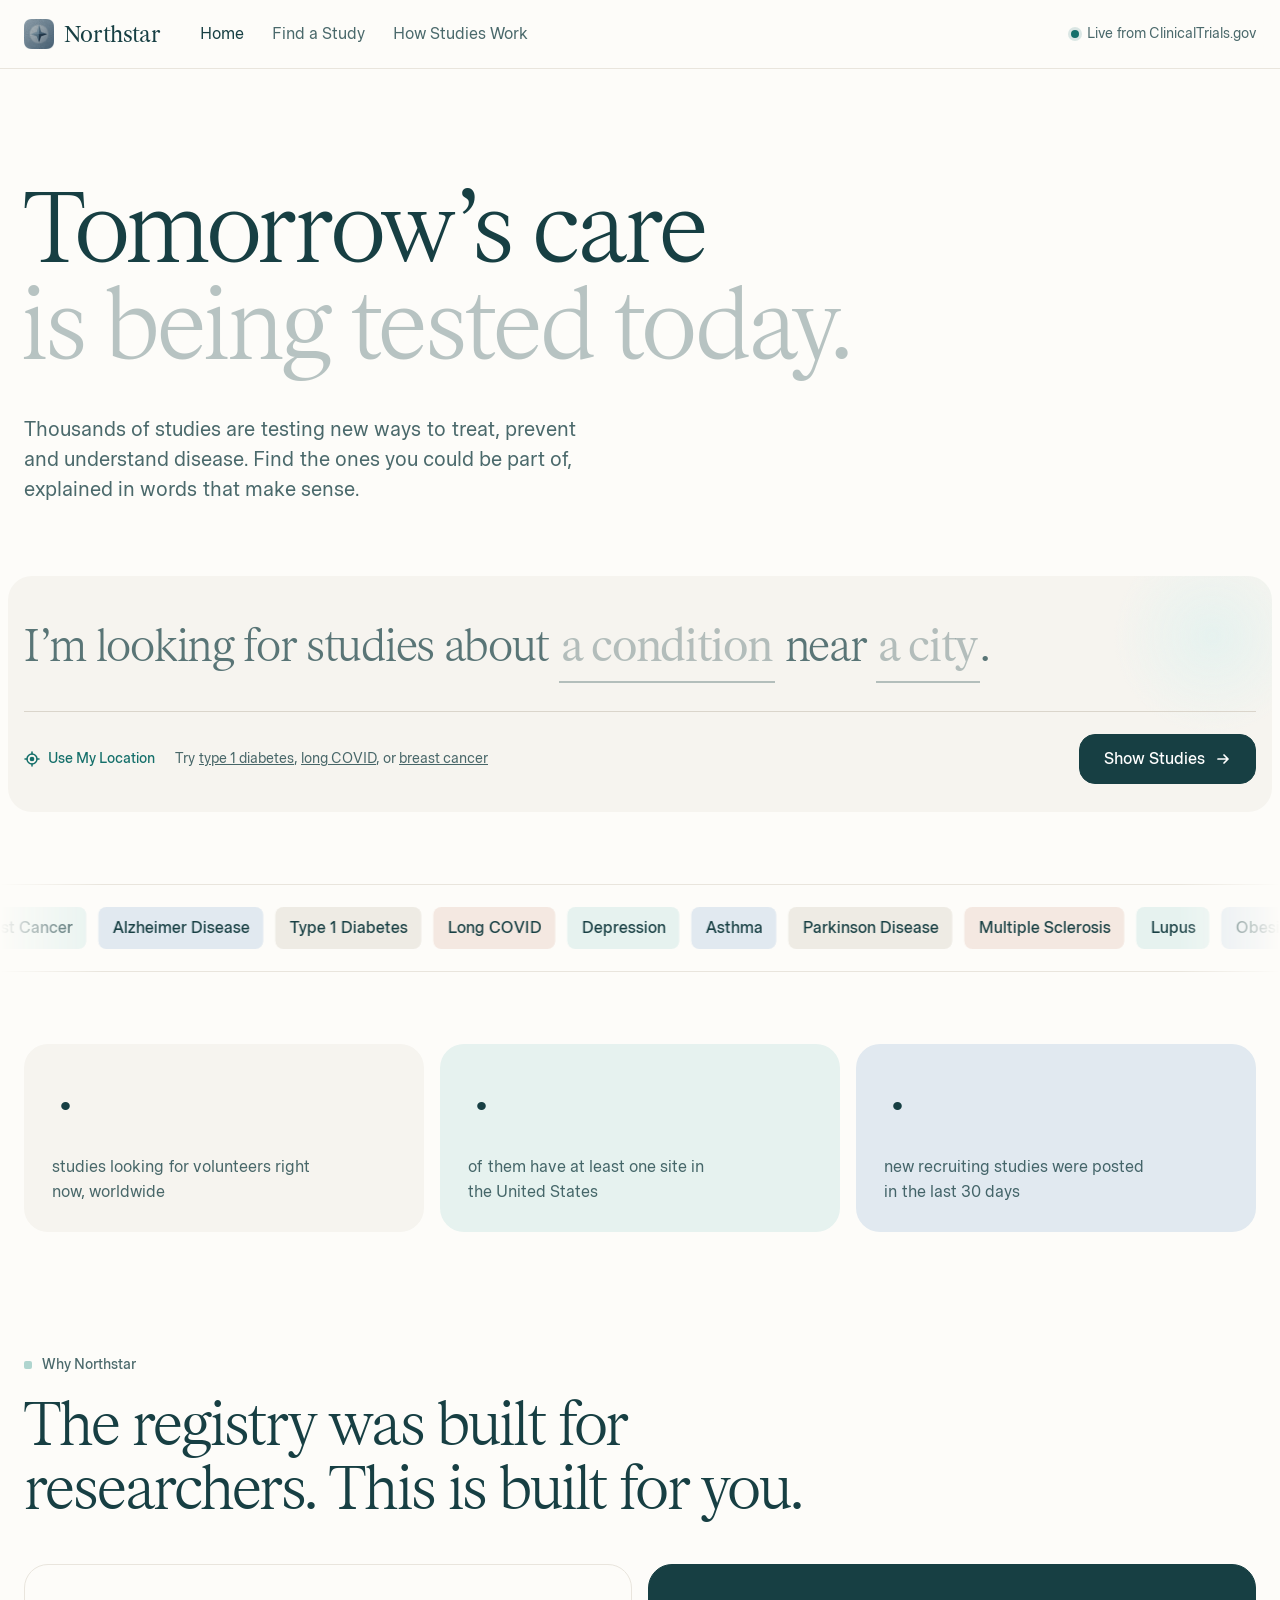
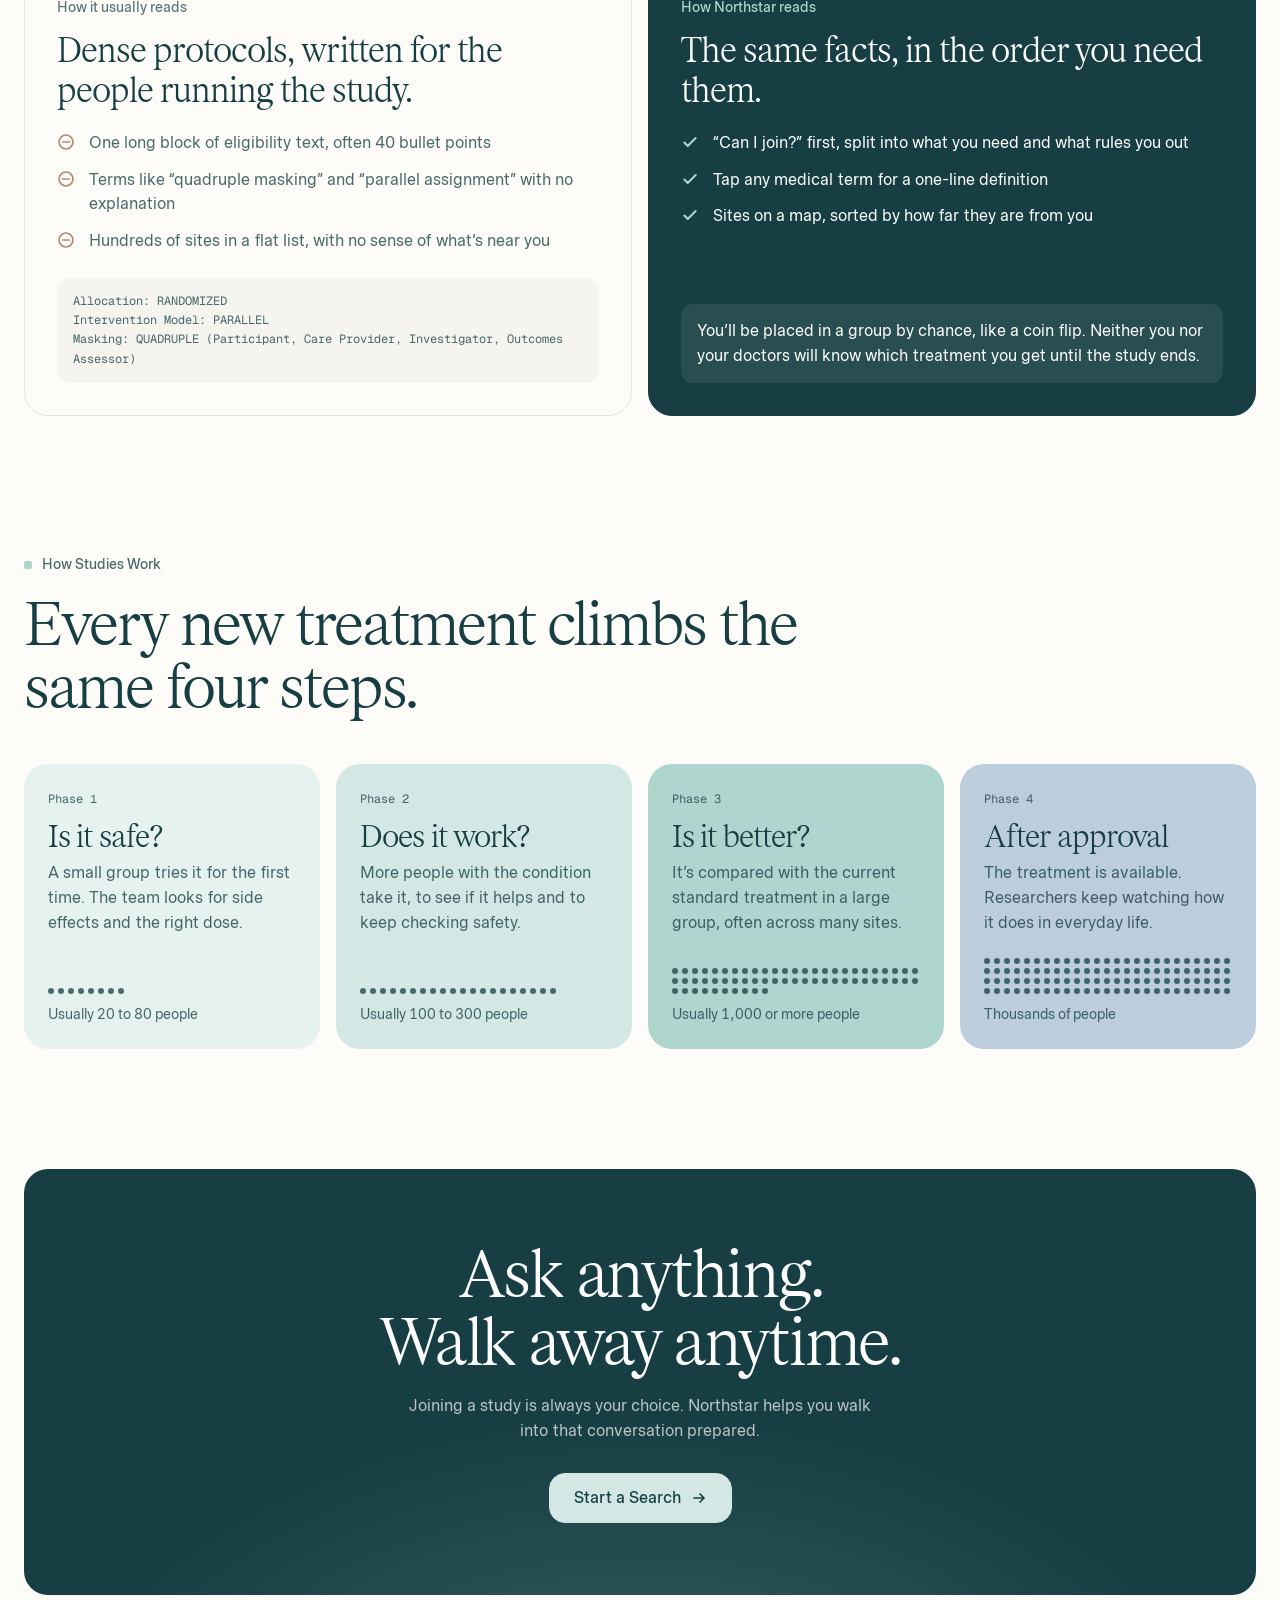
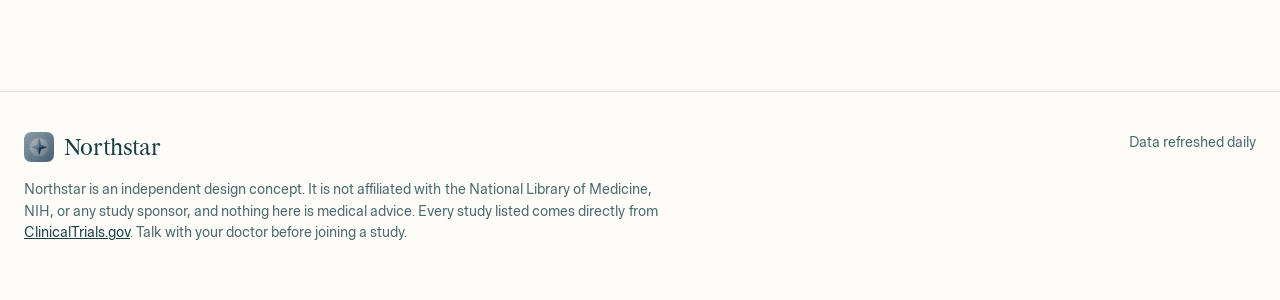
==== commit 66572f1c: "Use the revised Northstar compass as the browser favicon" ====
--- a/index.html
+++ b/index.html
@@ -5,7 +5,8 @@
 <meta name="viewport" content="width=device-width, initial-scale=1">
 <title>Northstar · Find a Clinical Study You Could Be Part Of</title>
 <meta name="description" content="Search every recruiting clinical study on ClinicalTrials.gov, explained in plain words.">
-<link rel="icon" type="image/png" href="assets/icon-64.png">
+<link rel="icon" type="image/x-icon" href="favicon.ico">
+<link rel="icon" type="image/svg+xml" sizes="any" href="assets/icon.svg">
 <link rel="apple-touch-icon" href="assets/apple-touch-icon.png">
 <link rel="preconnect" href="https://fonts.googleapis.com">
 <link rel="preconnect" href="https://fonts.gstatic.com" crossorigin>
--- a/assets/styles.css
+++ b/assets/styles.css
@@ -104,12 +104,13 @@
 }
 .site-header .wrap { display: flex; align-items: center; gap: 40px; height: 68px; }
 .brand { display: inline-flex; align-items: center; gap: 10px; text-decoration: none; }
+/* The header, loaders and study brief share the compass artwork. */
 .brand-mark {
-  width: 30px; height: 30px; border-radius: 8px;
-  background: var(--forest); color: var(--sage);
+  width: 30px; height: 30px;
+  background: url("mark.png") center / contain no-repeat;
   display: grid; place-items: center;
 }
-.brand-mark svg { width: 20px; height: 20px; }
+.brand-mark svg { display: none; }
 .brand-word { font-family: var(--display); font-weight: 400; font-size: 22px; letter-spacing: -.03em; line-height: 1; }
 .site-nav { display: flex; gap: 28px; font-size: 16px; }
 .site-nav a { text-decoration: none; color: var(--forest-70); transition: color .2s; }
@@ -236,6 +237,11 @@
   -webkit-mask: url("data:image/svg+xml,%3Csvg xmlns='http://www.w3.org/2000/svg' viewBox='0 0 12 12'%3E%3Cpath d='M2 6.5l2.5 2.5L10 3.5' fill='none' stroke='black' stroke-width='1.8' stroke-linecap='round' stroke-linejoin='round'/%3E%3C/svg%3E") center / contain no-repeat;
           mask: url("data:image/svg+xml,%3Csvg xmlns='http://www.w3.org/2000/svg' viewBox='0 0 12 12'%3E%3Cpath d='M2 6.5l2.5 2.5L10 3.5' fill='none' stroke='black' stroke-width='1.8' stroke-linecap='round' stroke-linejoin='round'/%3E%3C/svg%3E") center / contain no-repeat;
 }
+/* Condition suggestions: one row per disease, other names underneath, recruiting count on the right. */
+.combo-menu .sug { display: flex; flex-direction: column; gap: 2px; min-width: 0; }
+.combo-menu .sug-sub { padding-left: 16px; }
+.combo-menu .sug-aka { margin-left: 0; max-width: 320px; white-space: normal; line-height: 1.35; }
+.combo-menu .sug-n { flex: none; align-self: center; font-variant-numeric: tabular-nums; }
 .combo-menu .combo-note { cursor: default; color: var(--forest-50); font-size: 14px; }
 .combo-menu .combo-note:hover { background: none; }
 
@@ -876,15 +882,19 @@
 .composer-form { display: grid; gap: 18px; padding: 22px; border-radius: var(--r-lg); background: var(--cream); }
 .field { display: grid; gap: 8px; min-width: 0; }
 .field > span, .field-label { font-size: 14px; font-weight: 500; color: var(--forest-70); }
-.field input {
+.field input, .field textarea {
   width: 100%; padding: 12px 14px;
   border: 1px solid var(--border-2); border-radius: var(--r-sm); background: var(--light);
   font: inherit; font-size: 16px; color: var(--forest); outline: none;
   transition: border-color .15s, box-shadow .15s;
 }
 .field input::placeholder { color: var(--forest-30); }
-.field input:focus { border-color: var(--forest); box-shadow: 0 0 0 3px rgba(23, 63, 67, .08); }
+.field input:focus, .field textarea:focus { border-color: var(--forest); box-shadow: 0 0 0 3px rgba(23, 63, 67, .08); }
 .field input::-webkit-inner-spin-button { -webkit-appearance: none; }
+.follow-up { max-width: 40rem; margin-top: 28px; }
+.follow-up .composer-hint, .follow-up .field { margin-bottom: 12px; }
+.follow-up textarea { height: auto; resize: vertical; }
+.follow-up [hidden] { display: none; }
 .field-row { display: grid; grid-template-columns: 84px minmax(0, 1fr); gap: 10px; }
 .recips { display: grid; gap: 6px; }
 .recip {
@@ -967,6 +977,8 @@
 .site-list .site-contact { margin-top: 6px; font-size: 14px; }
 .site-list .site-contact a { color: var(--link); text-decoration: none; }
 .where-note { margin: 0 0 18px; color: var(--forest-70); font-size: 16px; }
+.where-note + .where-note { margin-top: -10px; }
+.wider-note a { color: var(--link); text-underline-offset: 3px; }
 
 /* Who's running it */
 .who-grid { display: grid; grid-template-columns: repeat(auto-fit, minmax(260px, 1fr)); gap: 12px; }
@@ -1016,7 +1028,7 @@
 .dl-row dd { margin: 4px 0 0; font-size: 16px; color: var(--forest); }
 
 .loading-page { padding: 140px 0; text-align: center; color: var(--forest-70); }
-.loading-page .brand-mark { width: 44px; height: 44px; border-radius: 12px; margin: 0 auto 18px; animation: breathe 1.6s ease-in-out infinite; }
+.loading-page .brand-mark { width: 44px; height: 44px; margin: 0 auto 18px; animation: breathe 1.6s ease-in-out infinite; }
 .loading-page .brand-mark svg { width: 30px; height: 30px; }
 @keyframes breathe { 50% { transform: scale(.9); opacity: .7; } }
 
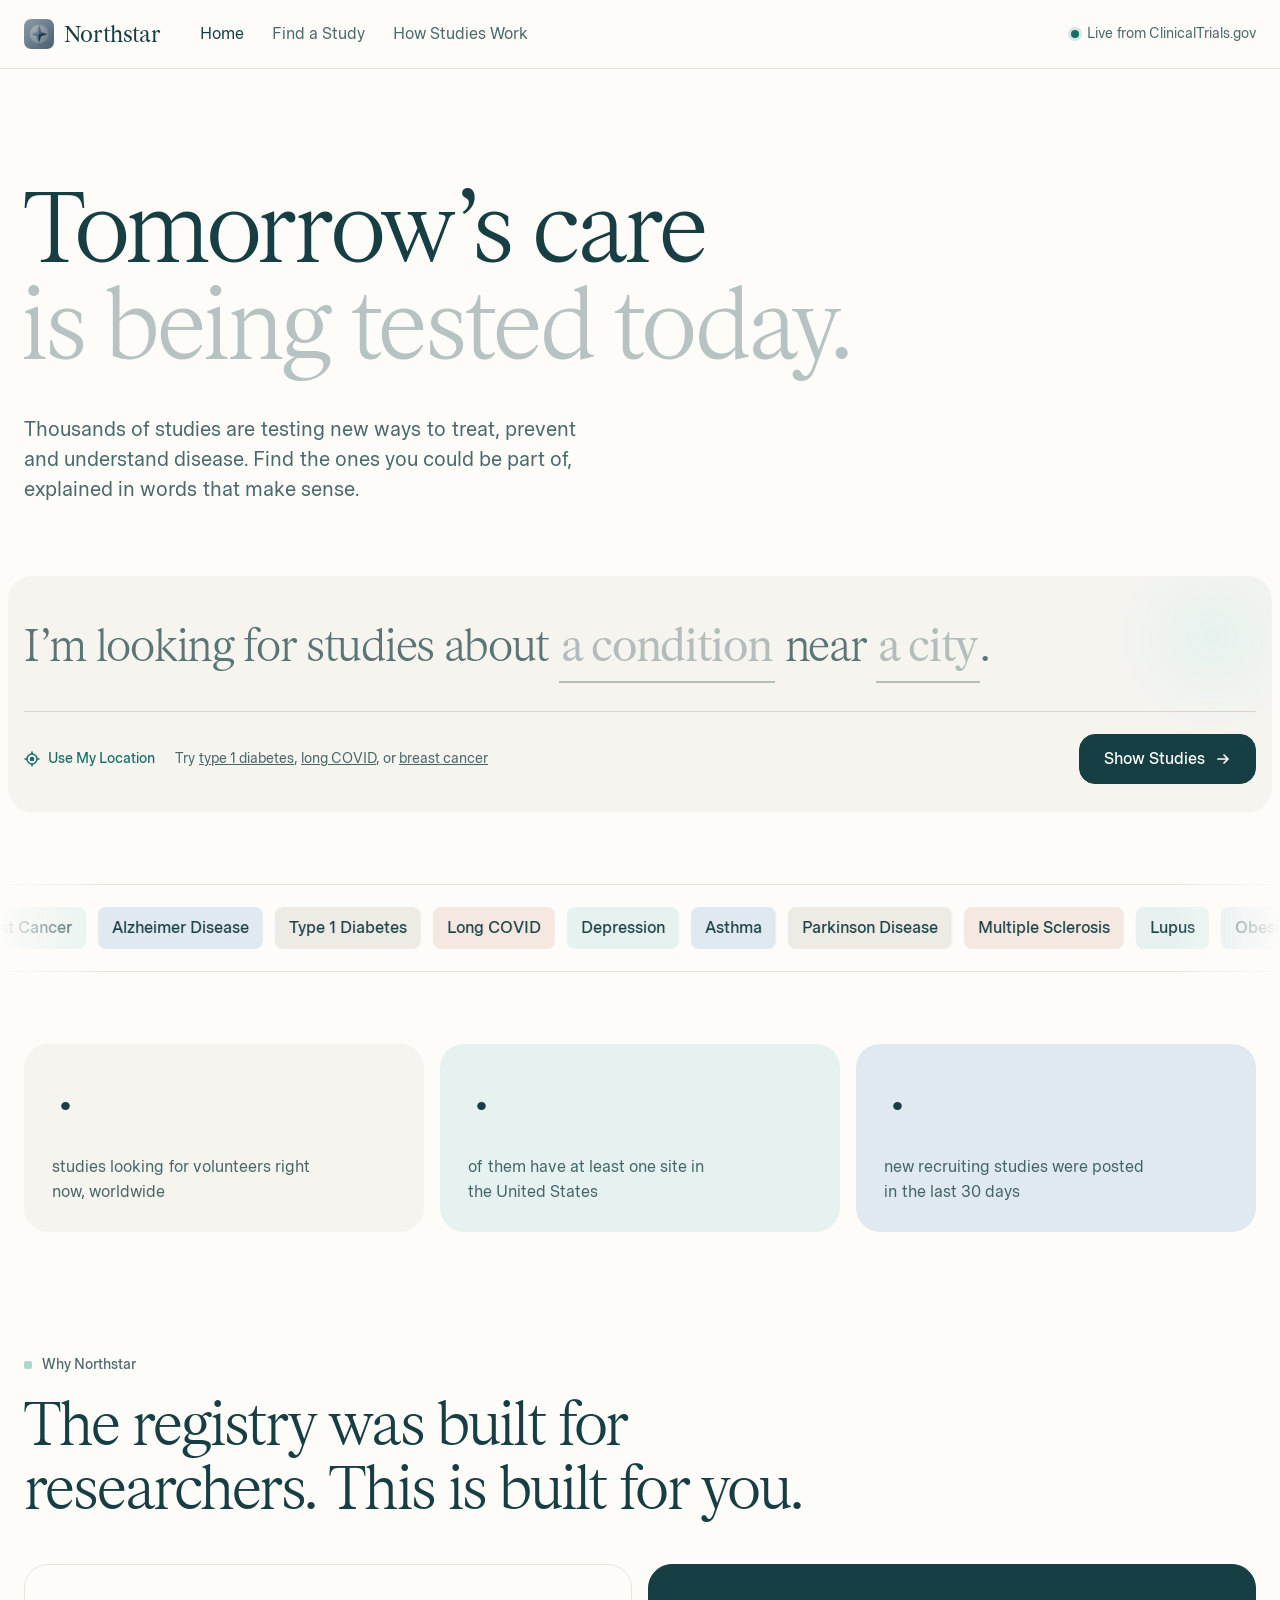
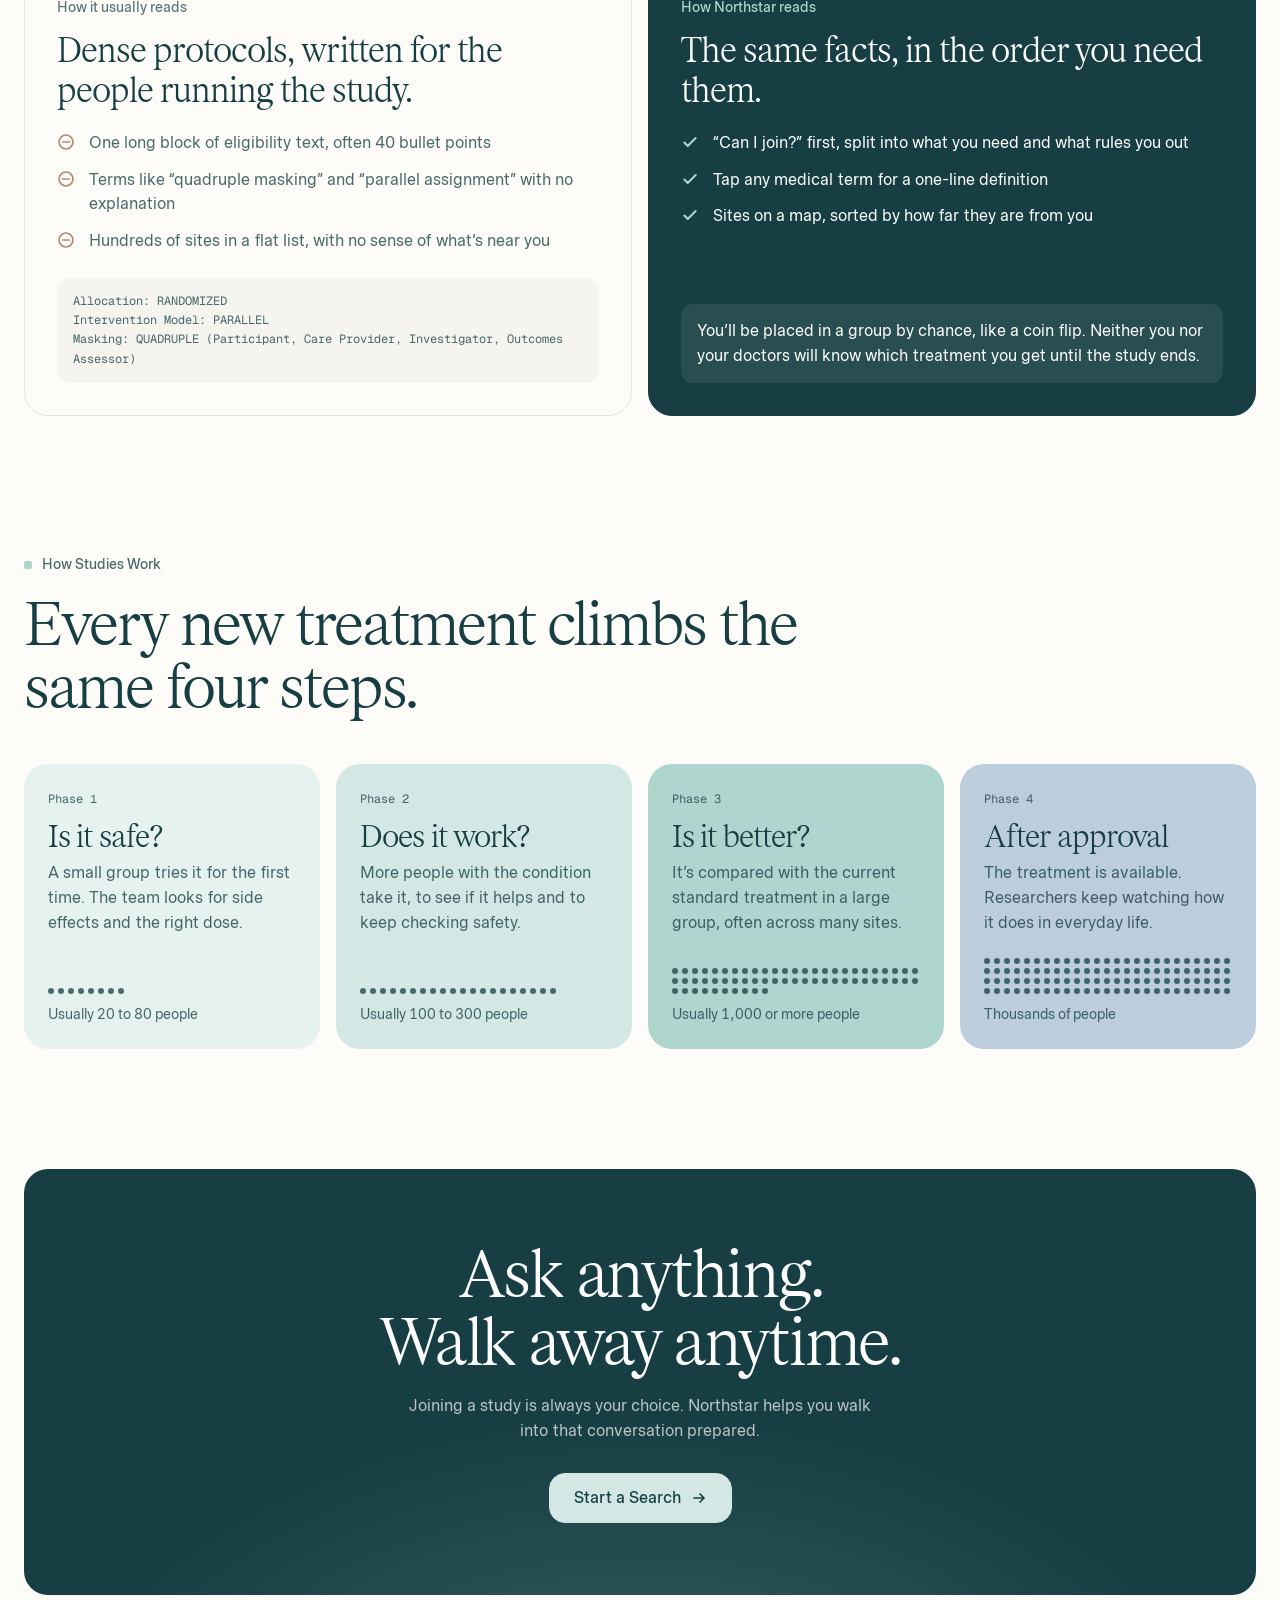
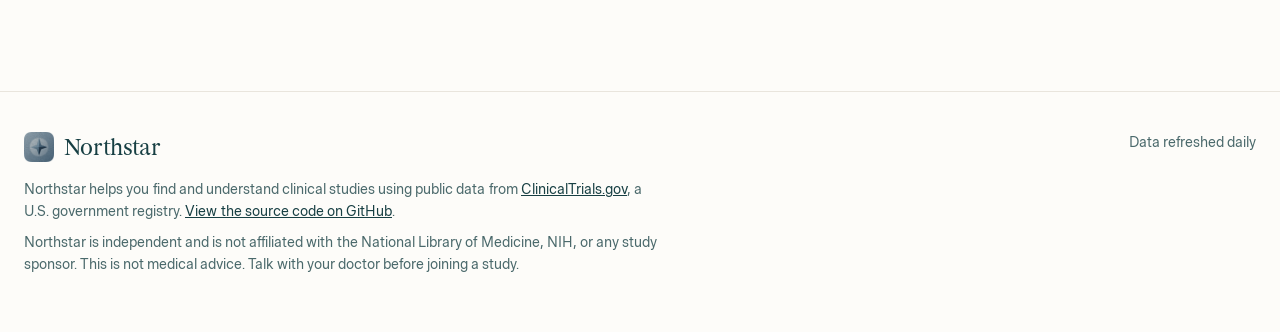
==== commit f43a42f1: "Clarify Northstar’s public data and source code in the footer" ====
--- a/index.html
+++ b/index.html
@@ -110,7 +110,7 @@
   </section>
 </main>
 
-<script src="assets/app.js"></script>
+<script src="assets/app.js?v=footer-1"></script>
 <script>
   $$('[data-icon]').forEach(el => { el.outerHTML = I[el.dataset.icon]; });
 
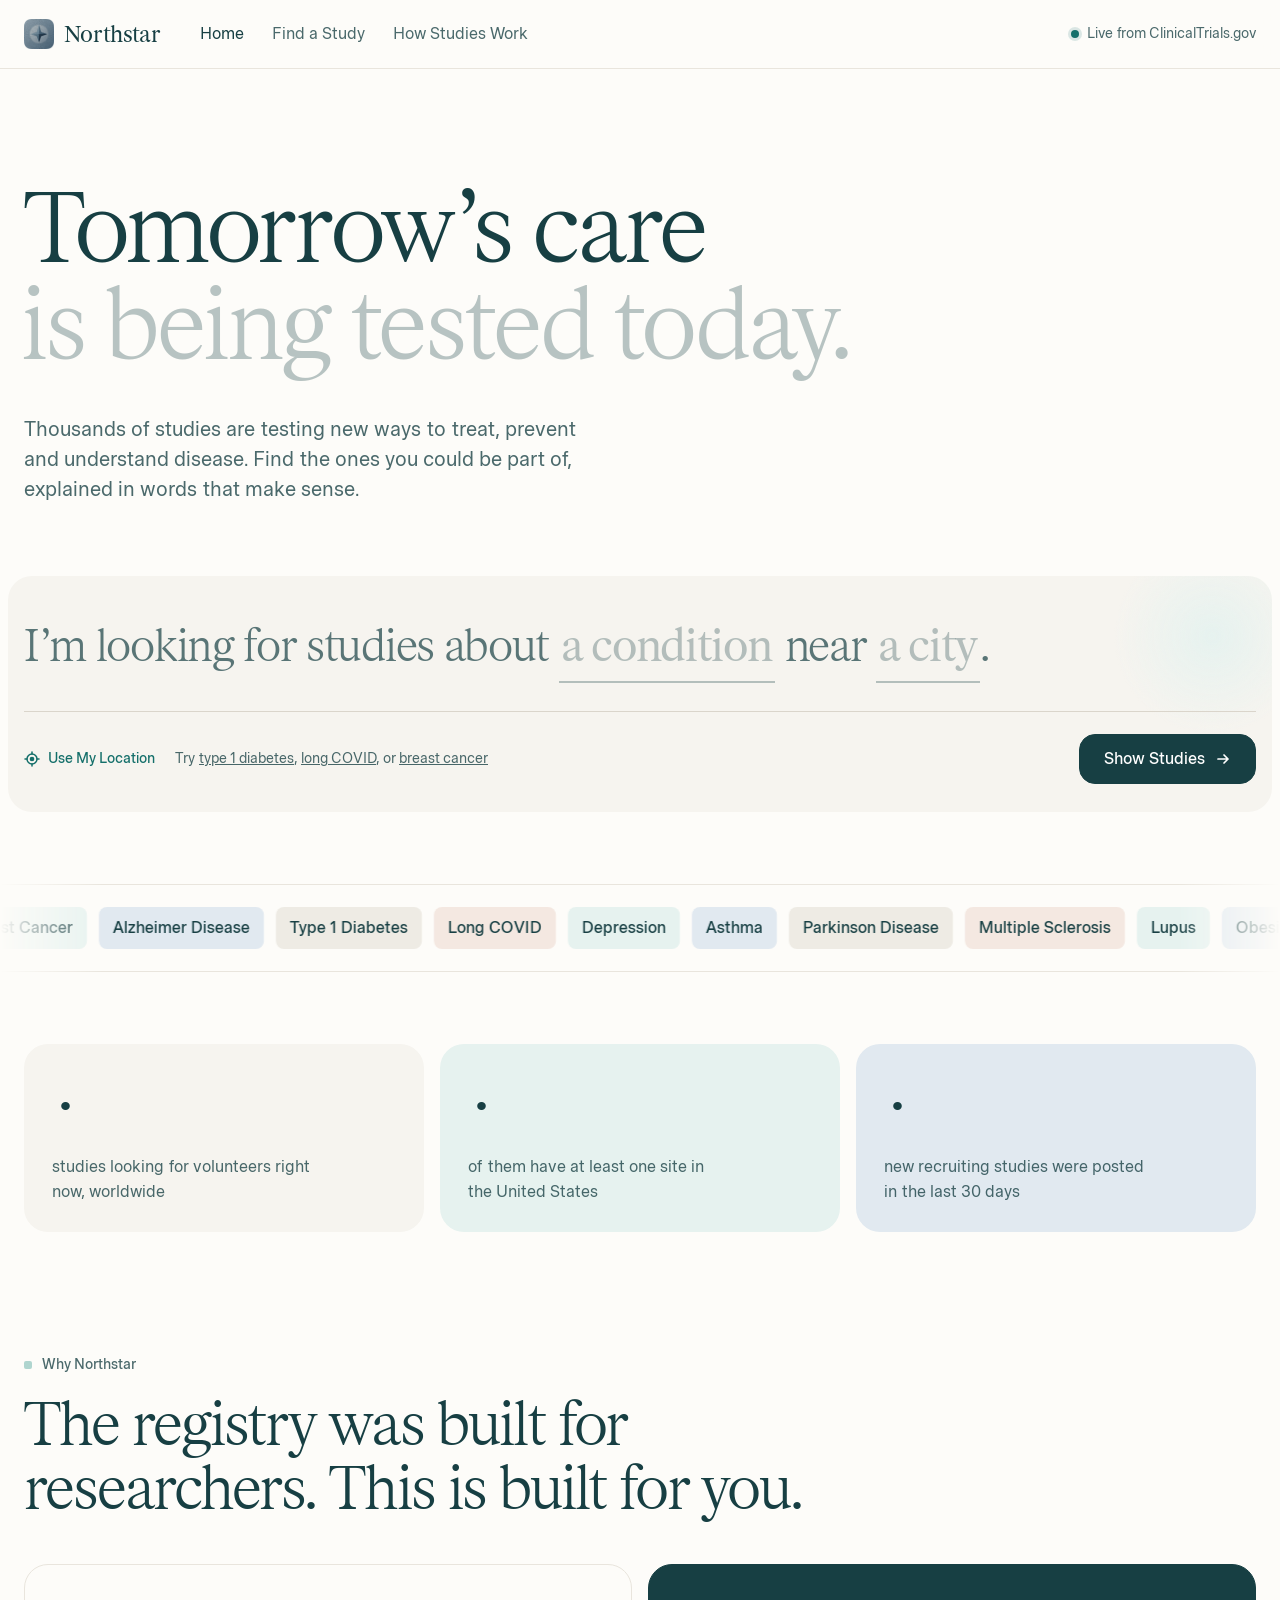
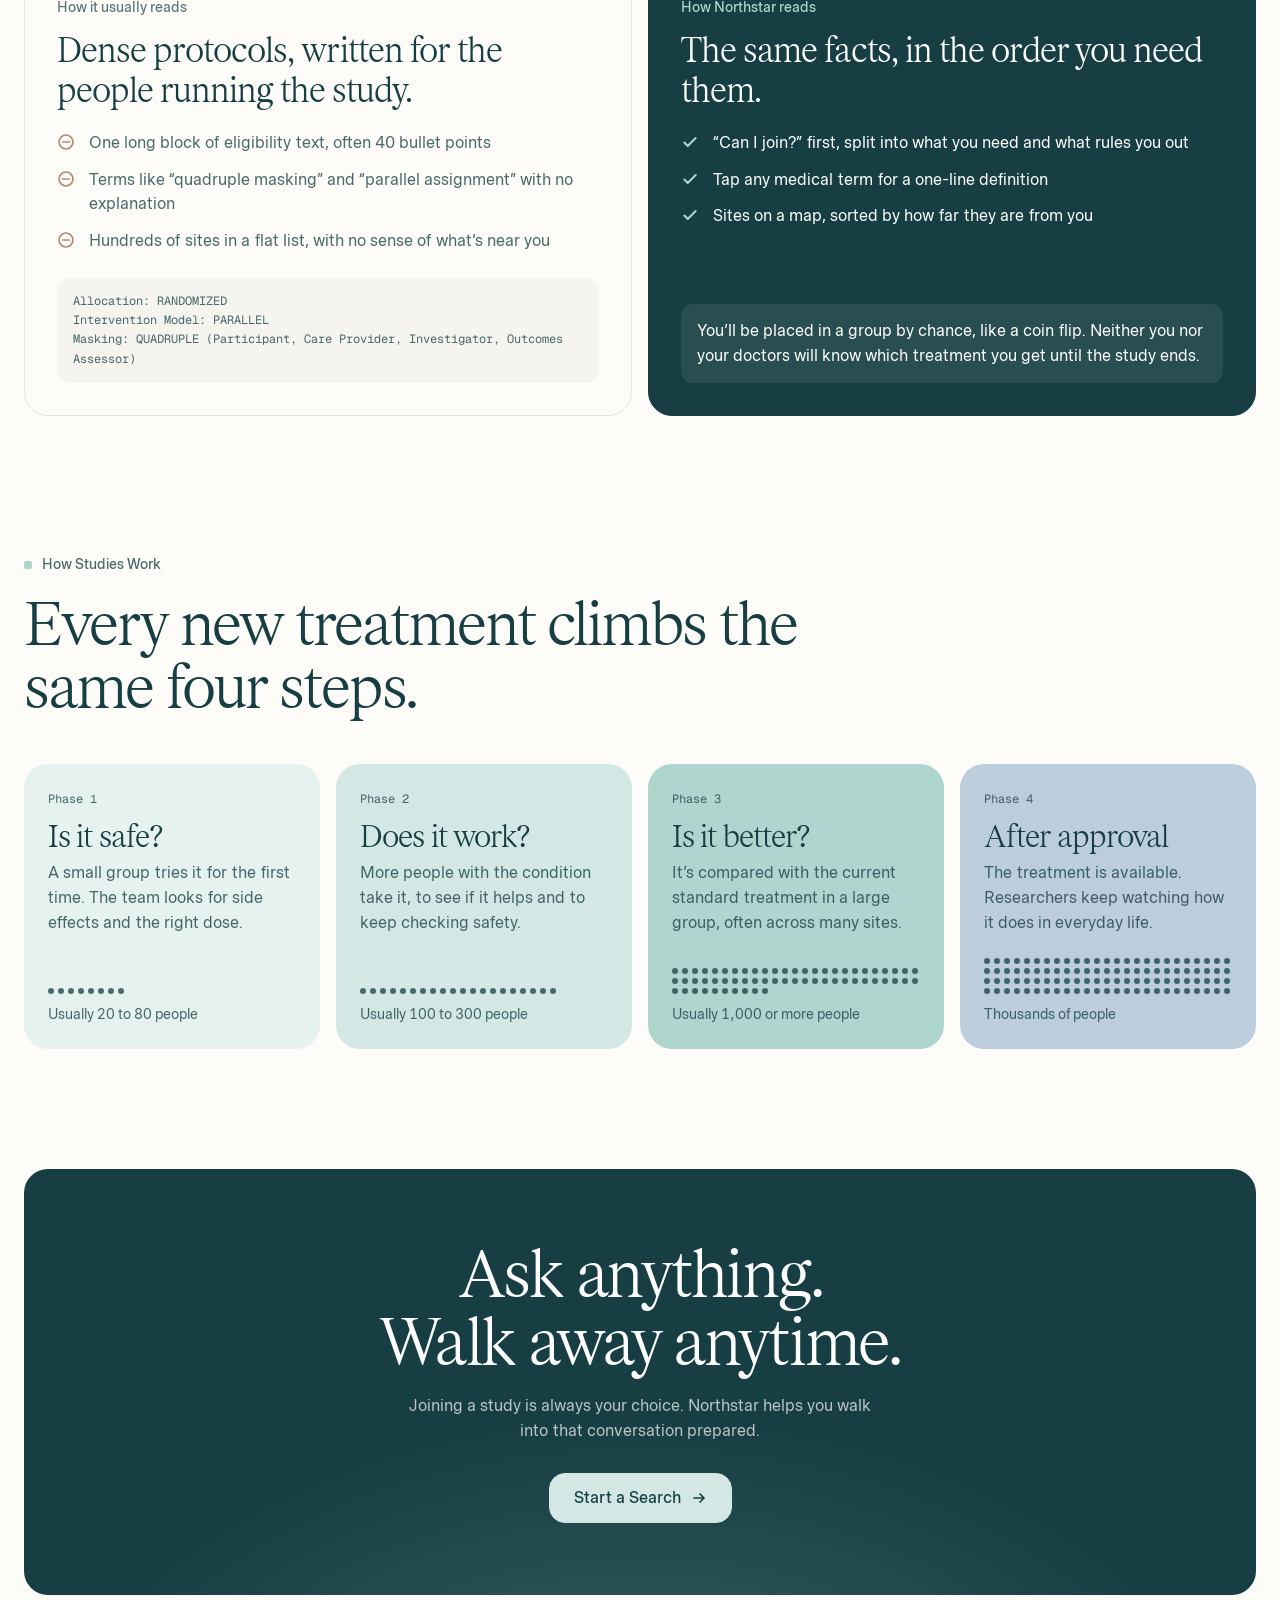
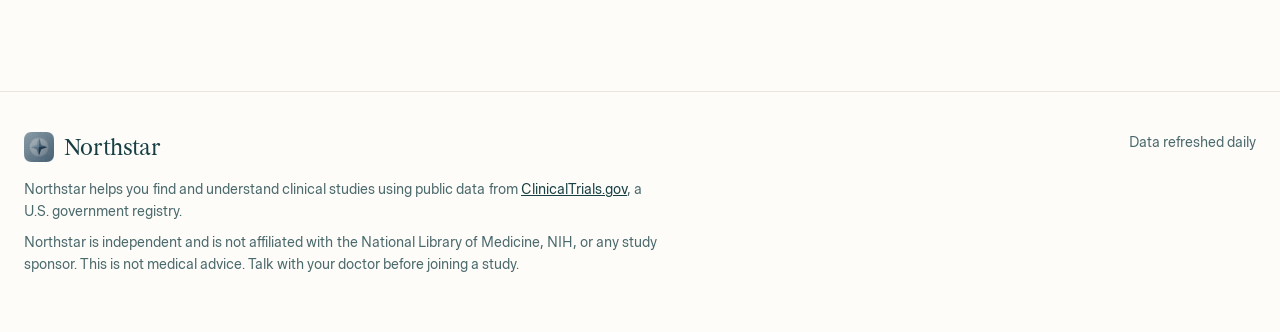
==== commit 19bc3a8f: "Remove GitHub link from the Northstar footer" ====
--- a/index.html
+++ b/index.html
@@ -110,7 +110,7 @@
   </section>
 </main>
 
-<script src="assets/app.js?v=footer-1"></script>
+<script src="assets/app.js?v=footer-2"></script>
 <script>
   $$('[data-icon]').forEach(el => { el.outerHTML = I[el.dataset.icon]; });
 
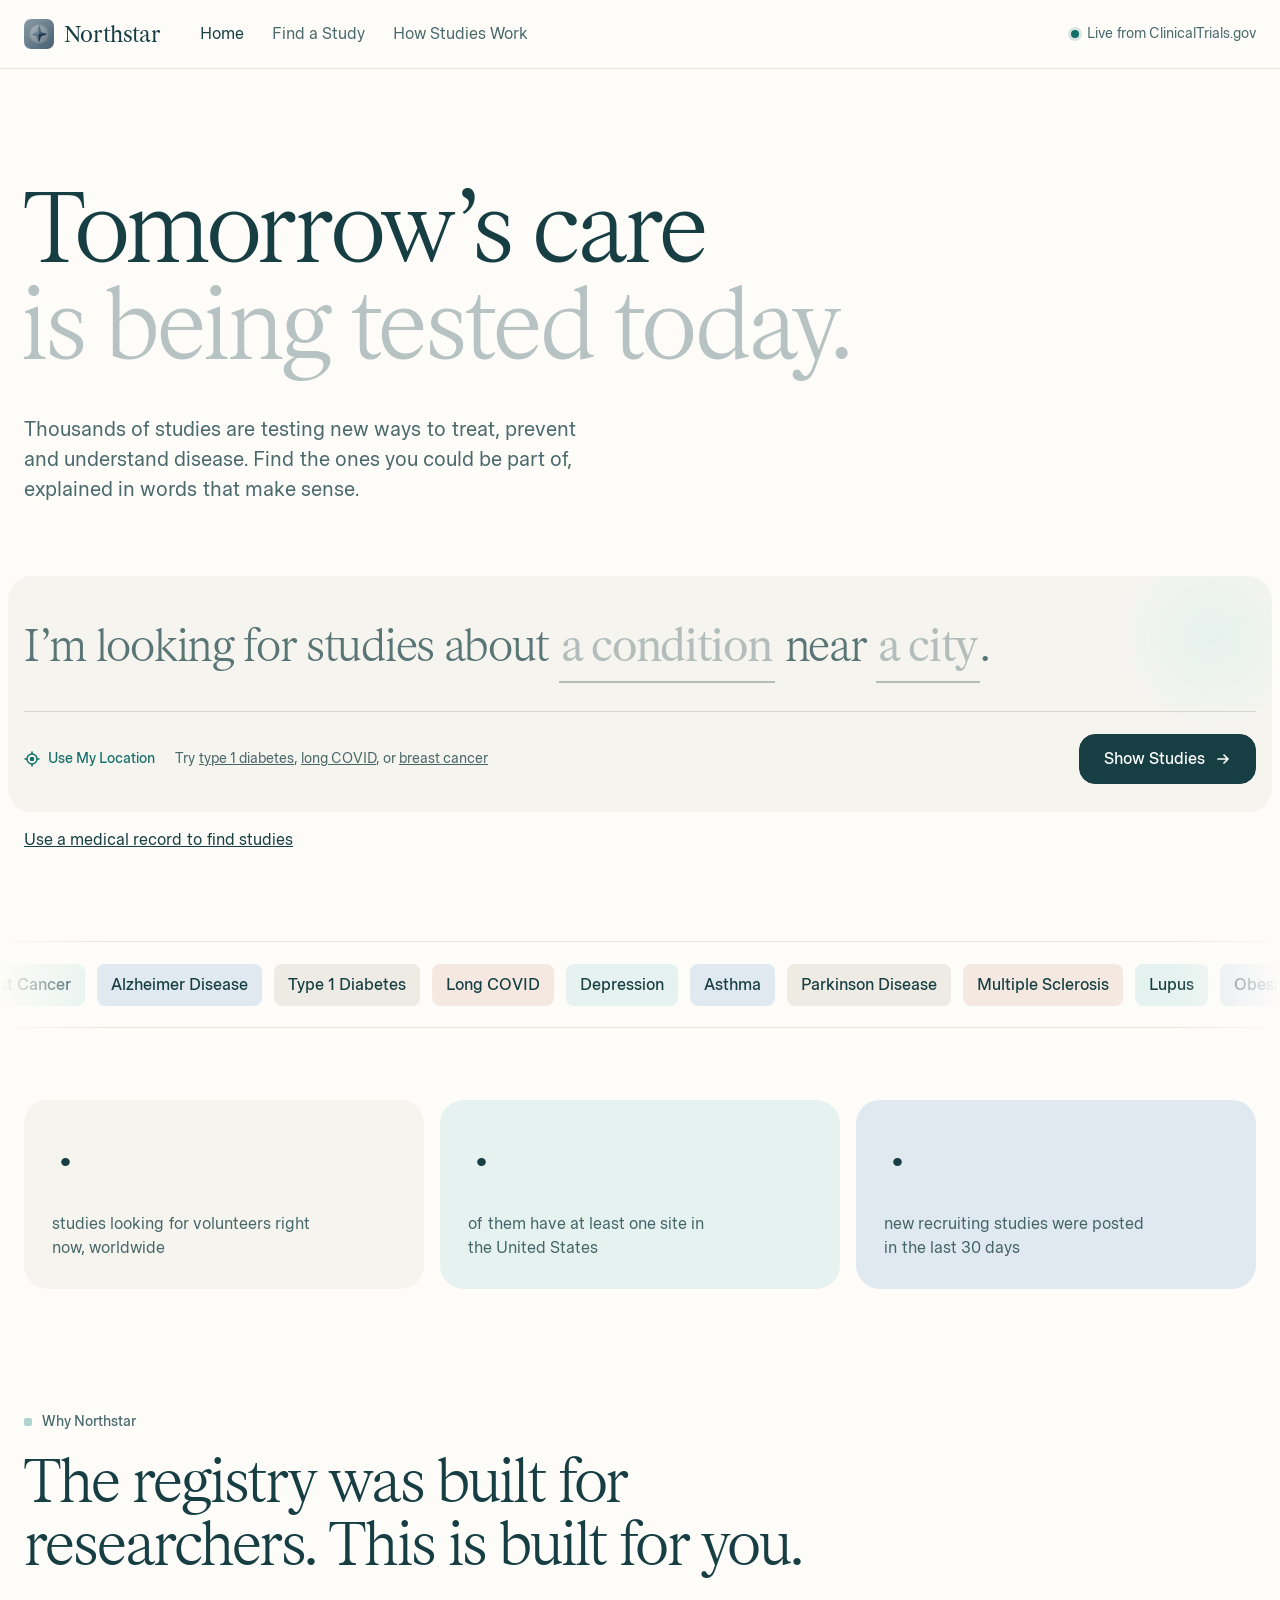
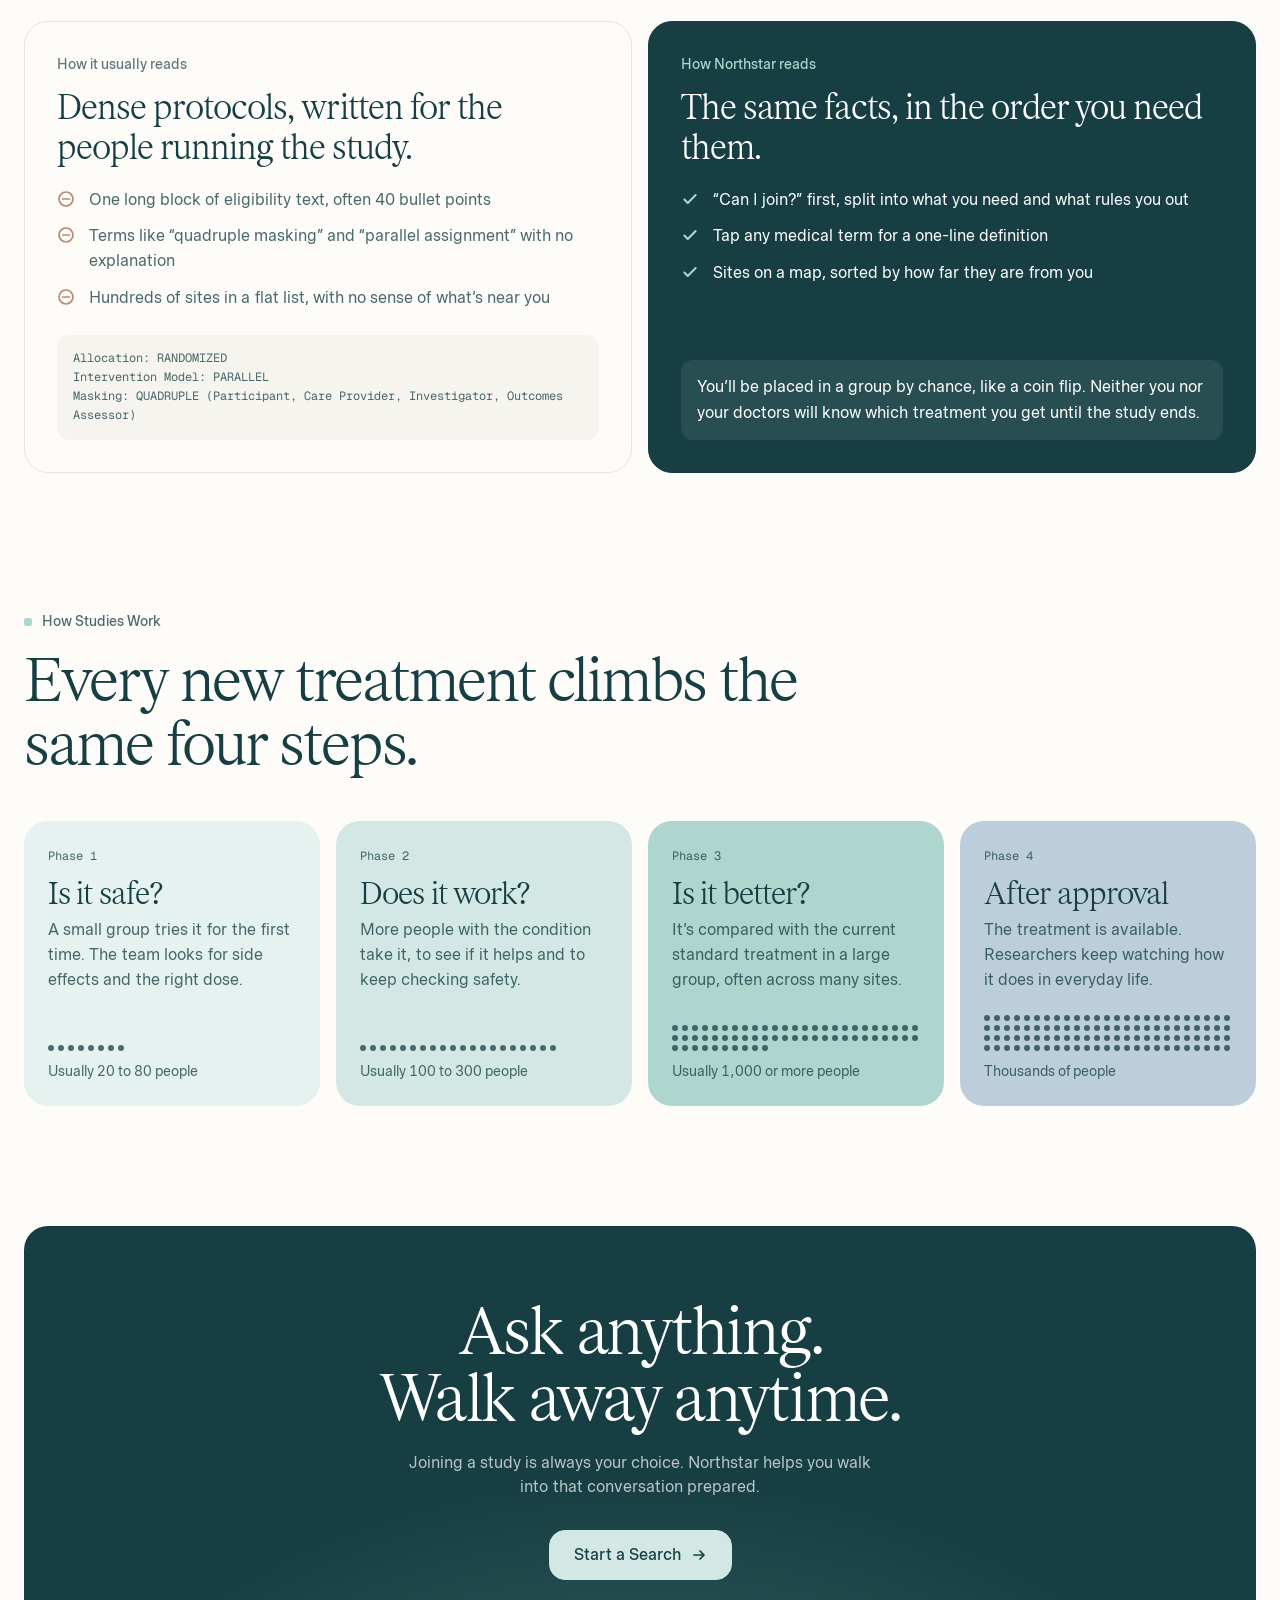
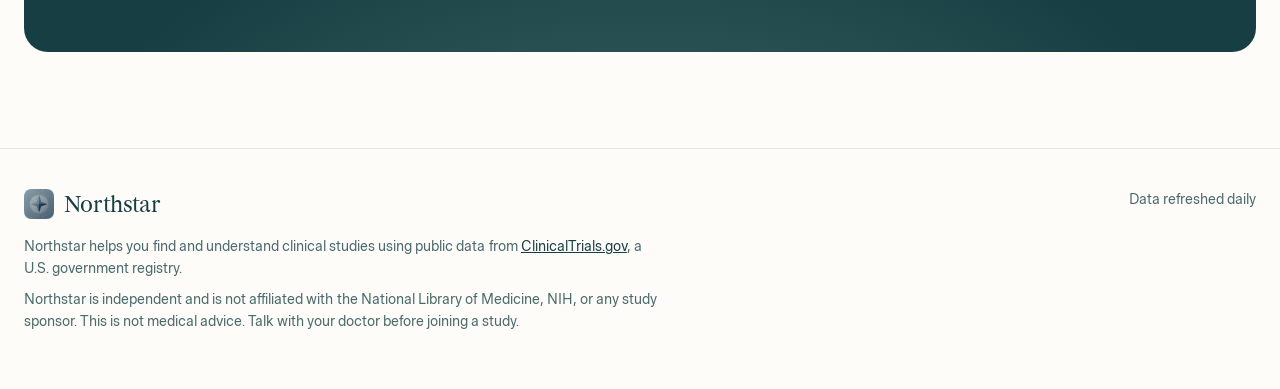
==== commit 53750ee3: "Find recruiting studies from a locally reviewed medical record" ====
--- a/index.html
+++ b/index.html
@@ -37,6 +37,7 @@
           <button class="btn" type="submit">Show Studies <span data-icon="arrow"></span></button>
         </div>
       </form>
+      <p style="margin-top:1rem"><a href="record.html">Use a medical record to find studies</a></p>
     </div>
   </section>
 
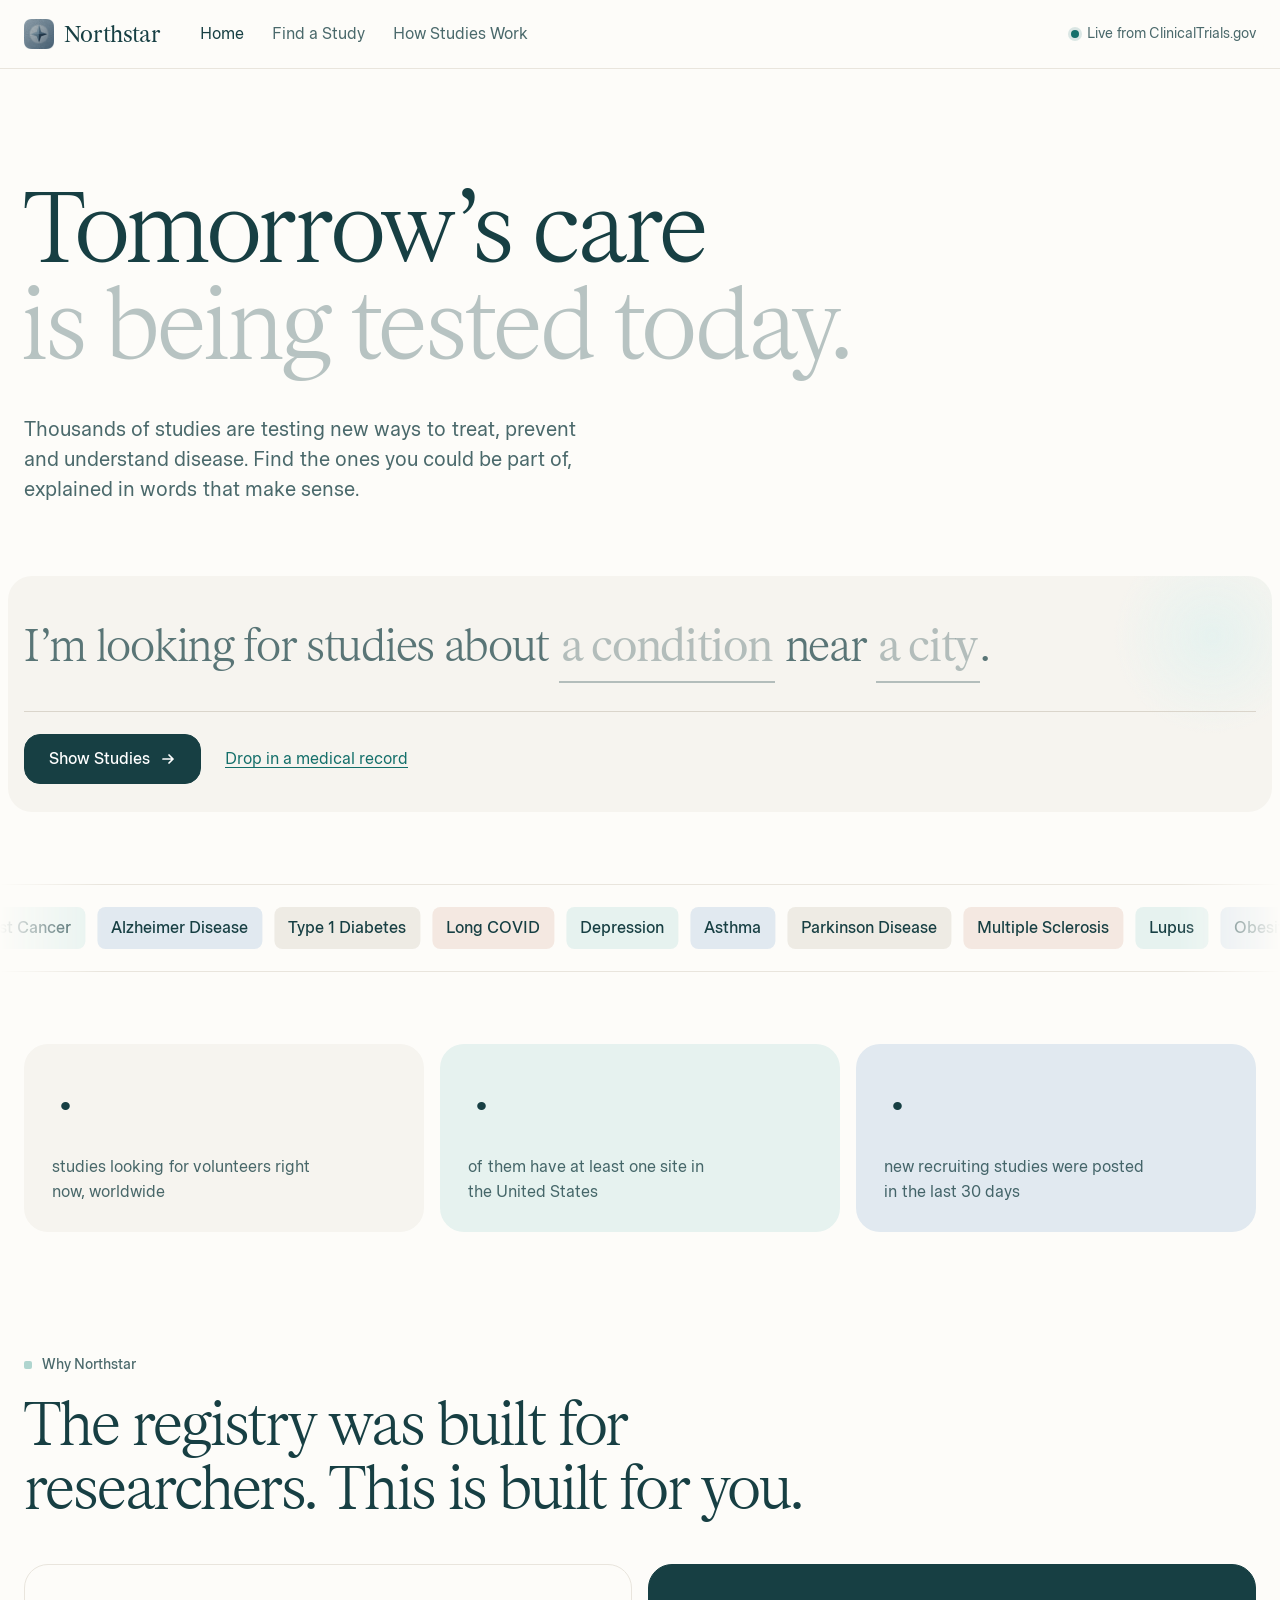
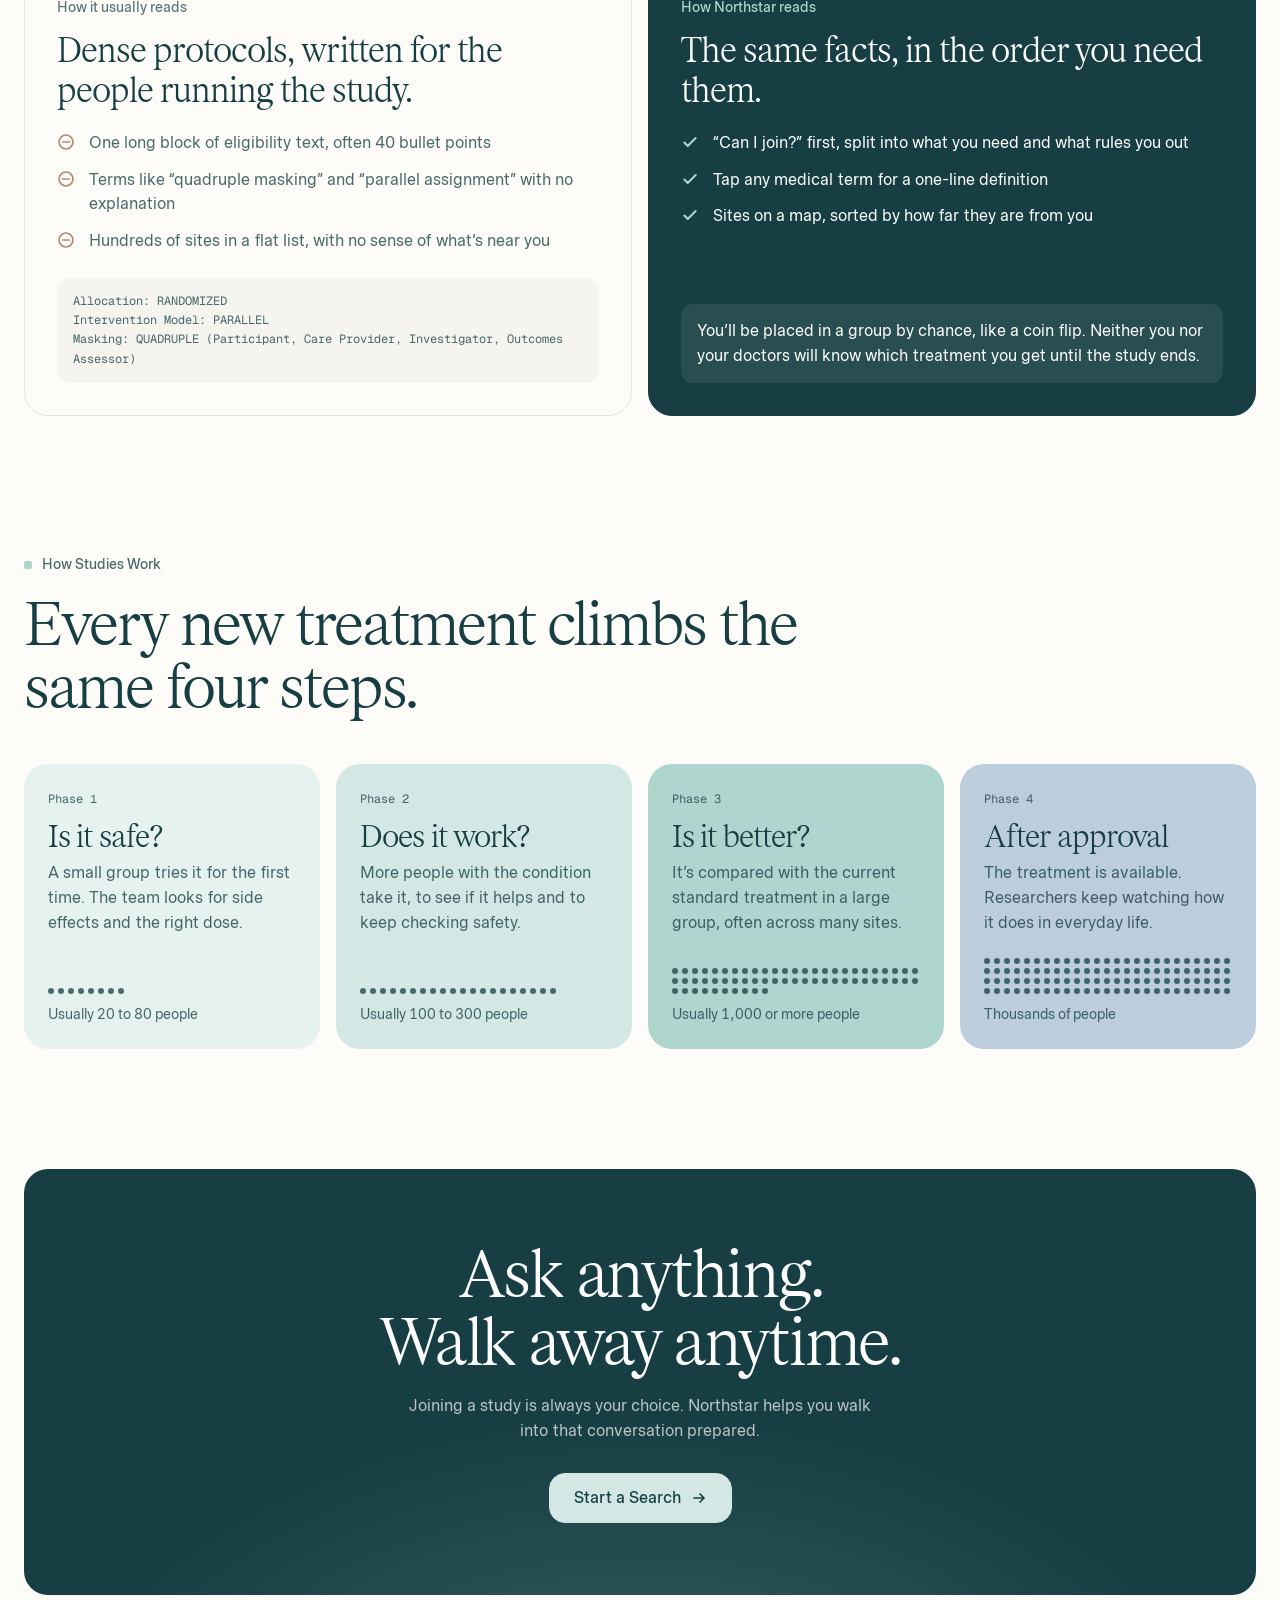
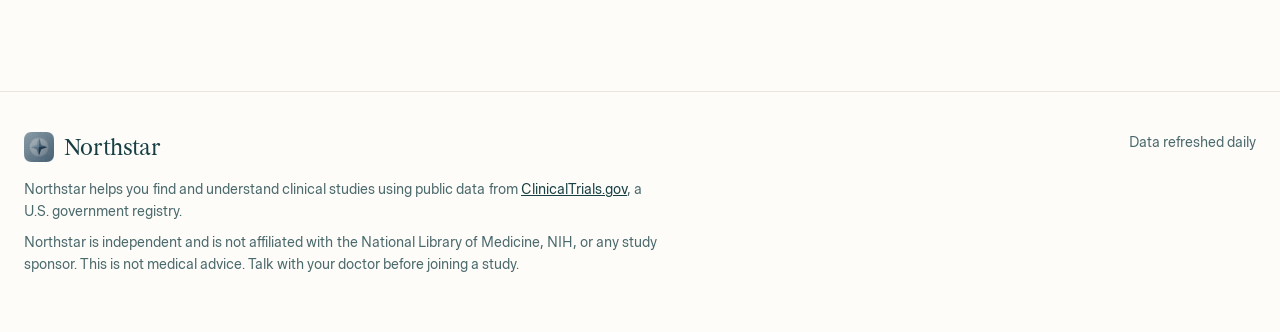
==== commit 2ee008c1: "Simplify homepage search actions" ====
--- a/index.html
+++ b/index.html
@@ -29,15 +29,11 @@
           near
           <span class="nobr"><span class="slot slot-loc combo"><label class="sr-only" for="loc">Location</label><input id="loc" name="loc" placeholder="a city"></span>.</span>
         </p>
-        <div class="sentence-foot">
-          <div class="hint">
-            <button type="button" class="locate" id="locate"></button>
-            <span>Try <a href="#" data-try="Type 1 Diabetes">type 1 diabetes</a>, <a href="#" data-try="Long COVID">long COVID</a>, or <a href="#" data-try="Breast Cancer">breast cancer</a></span>
-          </div>
+        <div class="sentence-foot" style="justify-content:flex-start;column-gap:24px">
           <button class="btn" type="submit">Show Studies <span data-icon="arrow"></span></button>
+          <a href="record.html" style="color:var(--link);text-decoration:underline;text-underline-offset:.2em">Drop in a medical record</a>
         </div>
       </form>
-      <p style="margin-top:1rem"><a href="record.html">Use a medical record to find studies</a></p>
     </div>
   </section>
 
@@ -145,26 +141,6 @@
   locEl.addEventListener('input', () => { state.lat = state.lon = null; });
 
 
-  const locBtn = $('#locate');
-  locBtn.innerHTML = `${I.locate}<span>Use My Location</span>`;
-  locBtn.addEventListener('click', async () => {
-    locBtn.lastChild.textContent = 'Finding You…';
-    try {
-      const r = await locateMe();
-      Object.assign(state, { loc: r.label, lat: r.lat, lon: r.lon });
-      locEl.value = r.label; fitLoc();
-      locBtn.lastChild.textContent = 'Using Your Location';
-    } catch (err) {
-      toast(err.message);
-      locBtn.lastChild.textContent = 'Use My Location';
-    }
-  });
-
-  $$('[data-try]').forEach(a => a.addEventListener('click', e => {
-    e.preventDefault();
-    condEl.value = a.dataset.try; fitCond(); condEl.focus();
-  }));
-
   $('#search').addEventListener('submit', async e => {
     e.preventDefault();
     const cond = condEl.value.trim();
